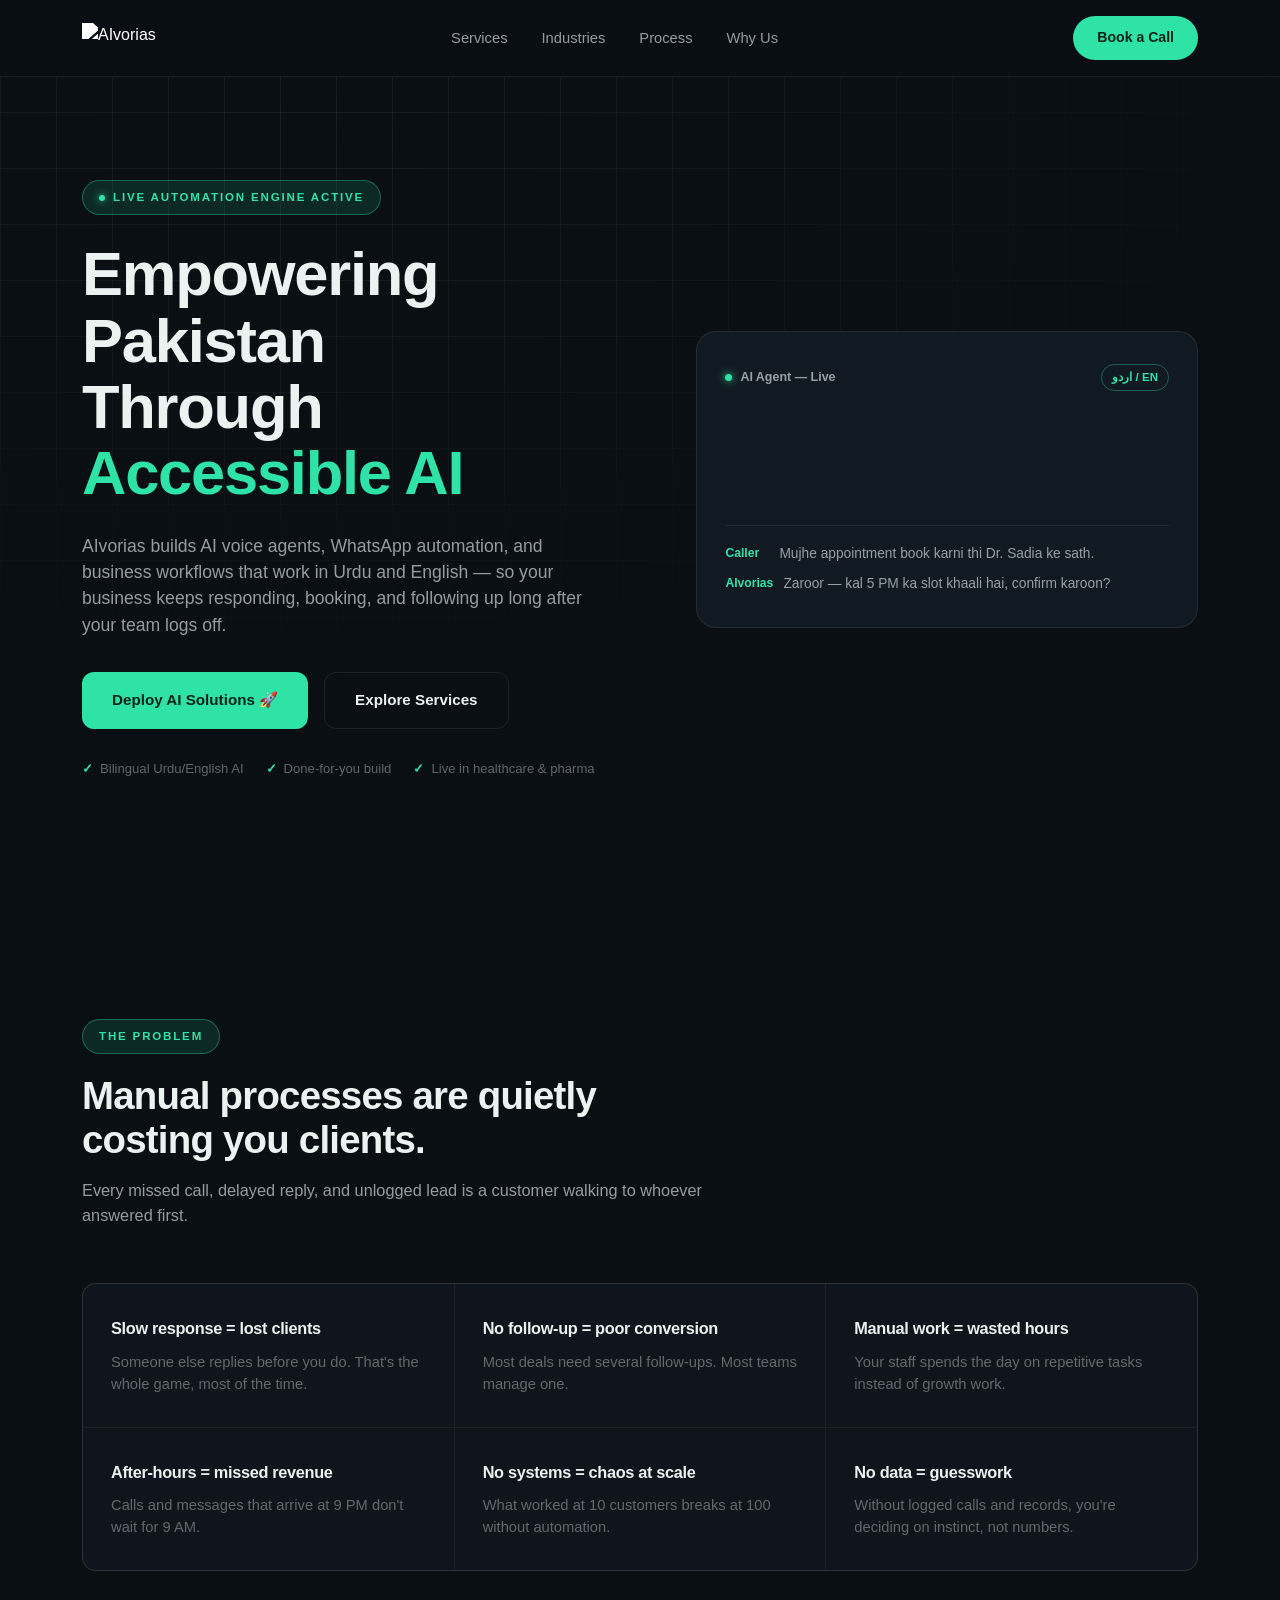
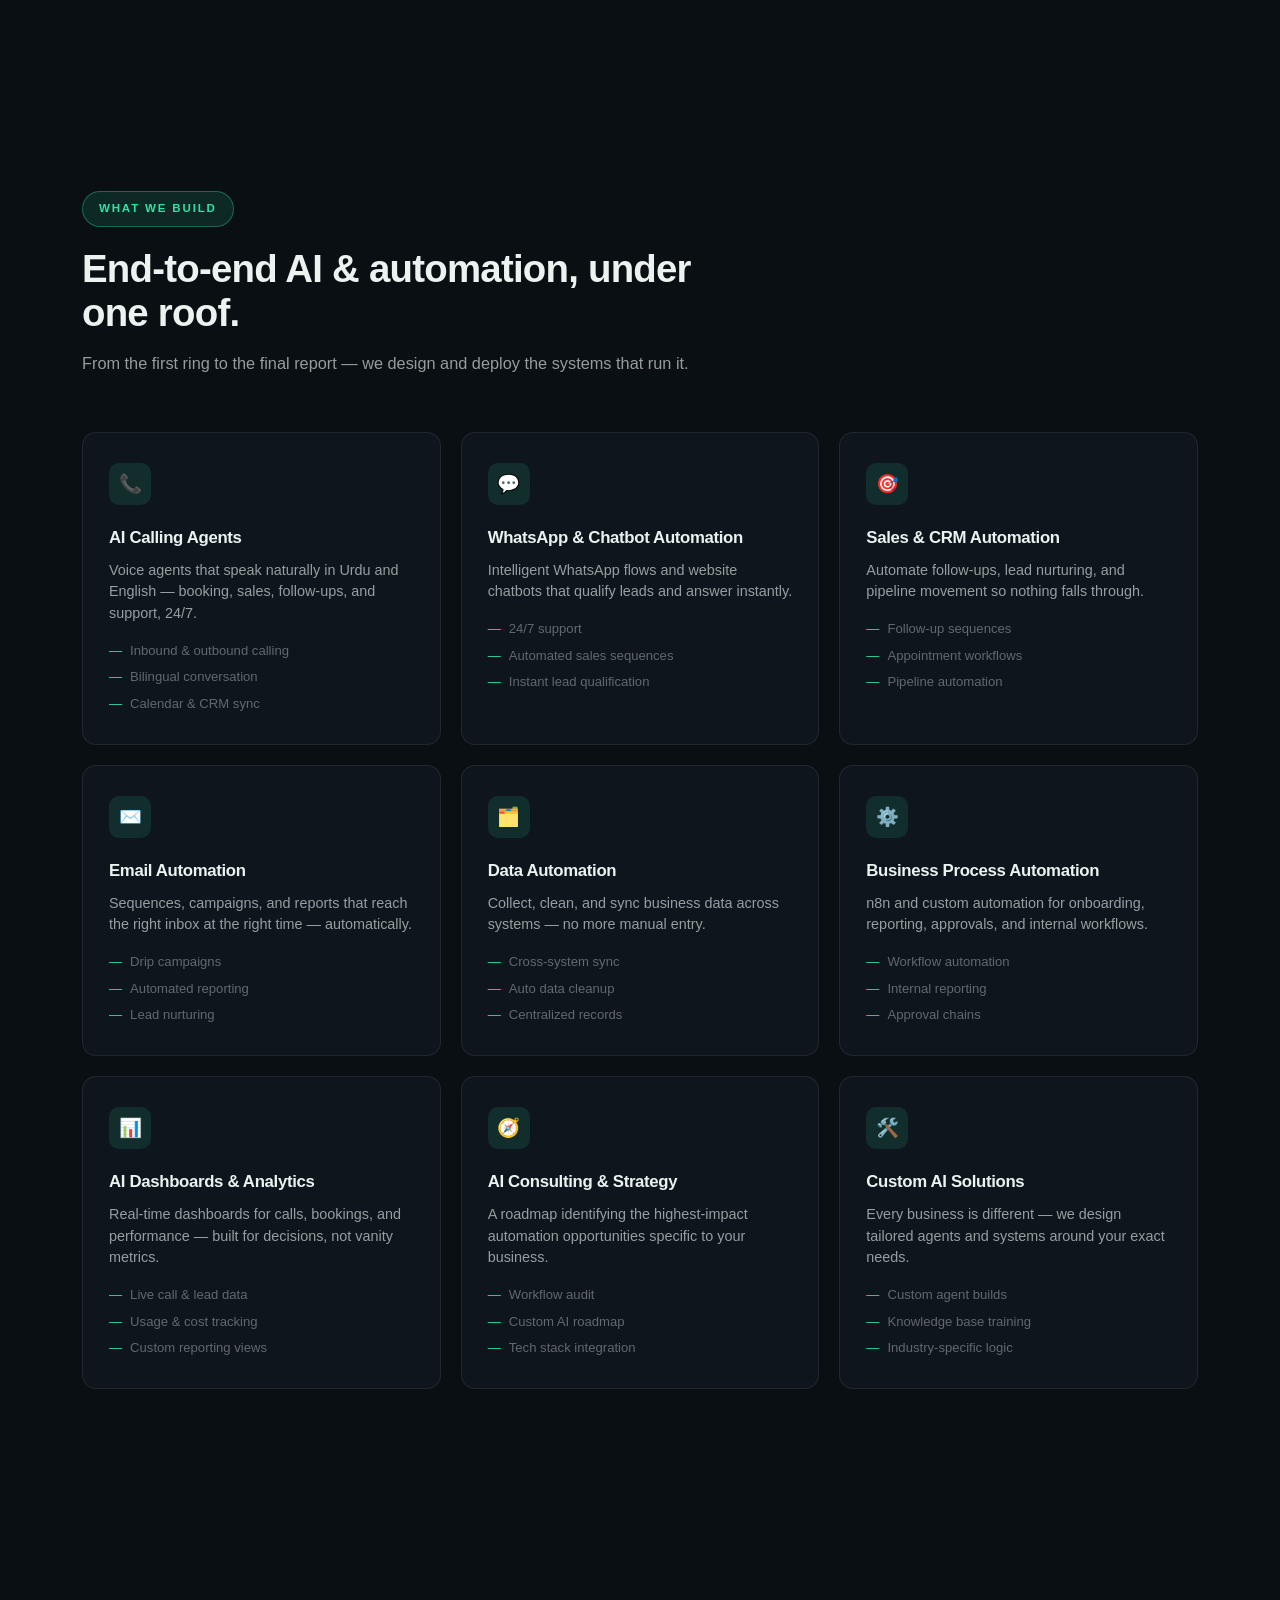
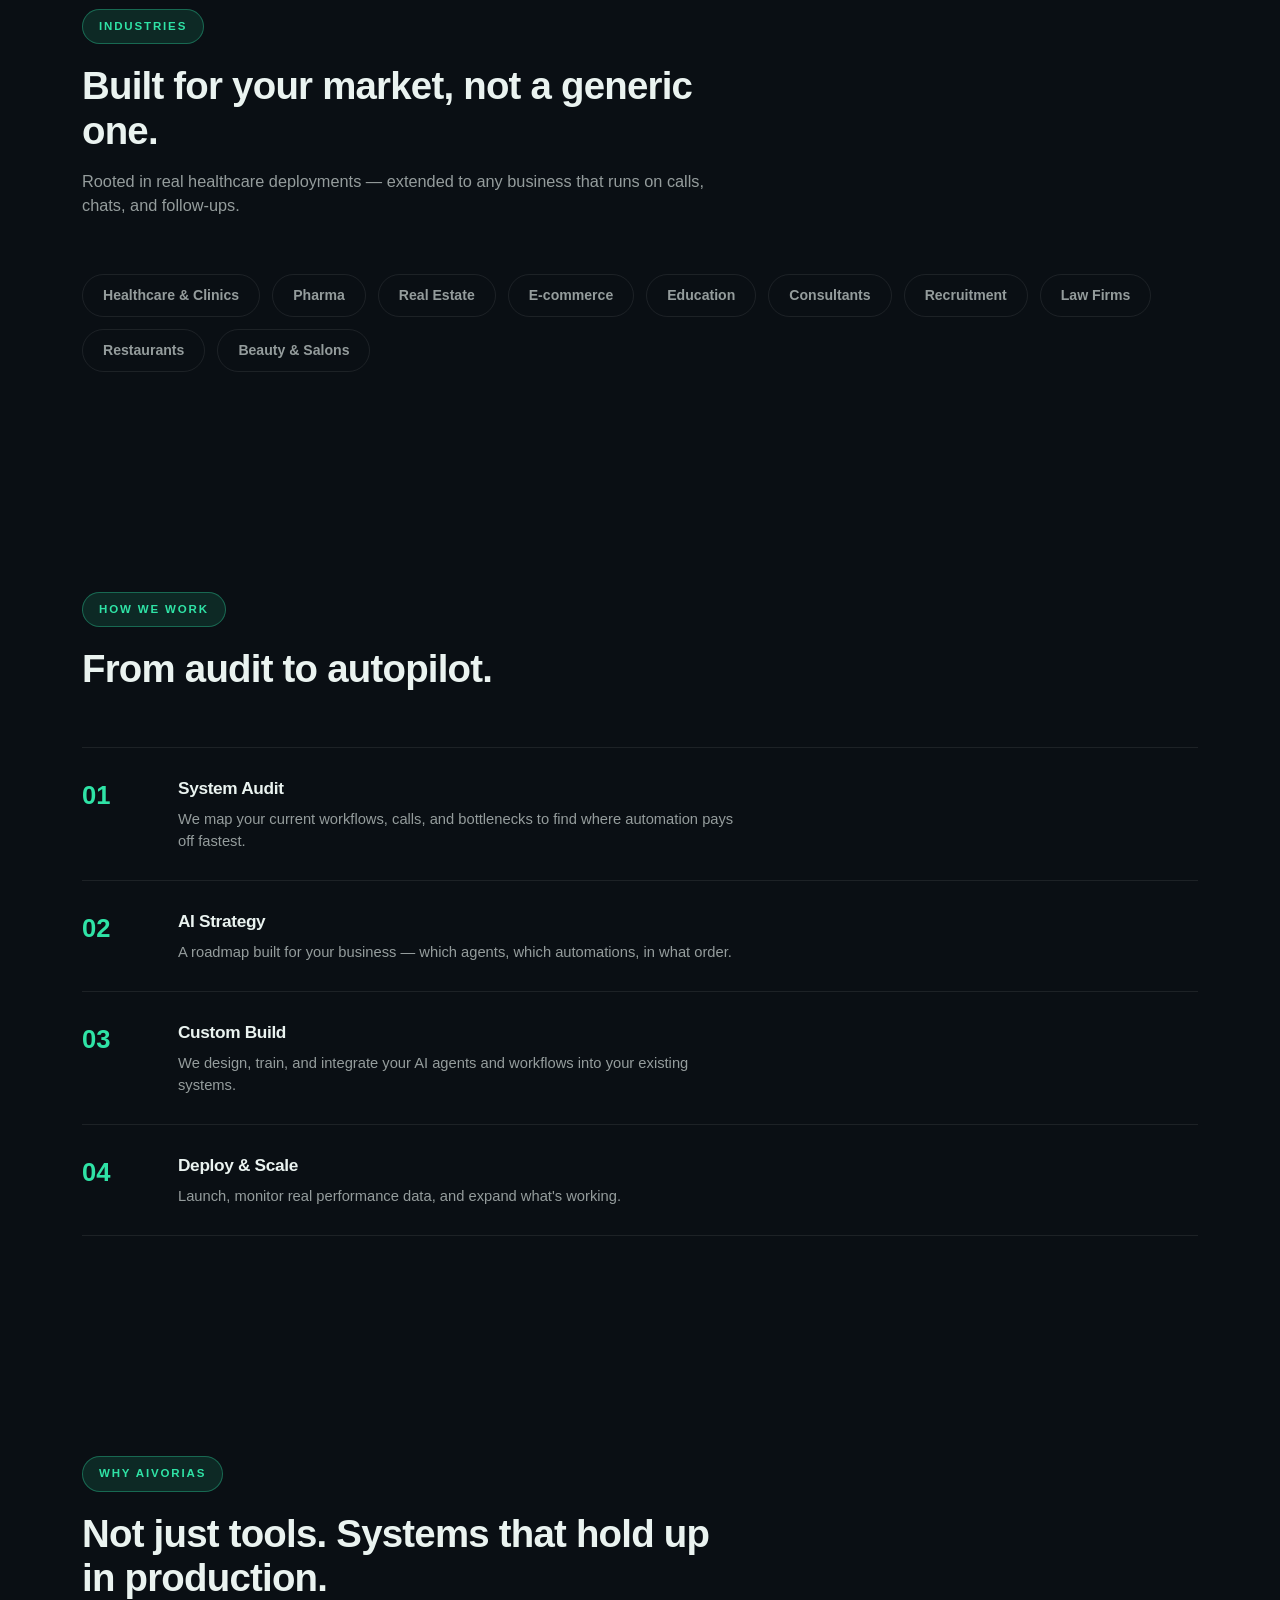
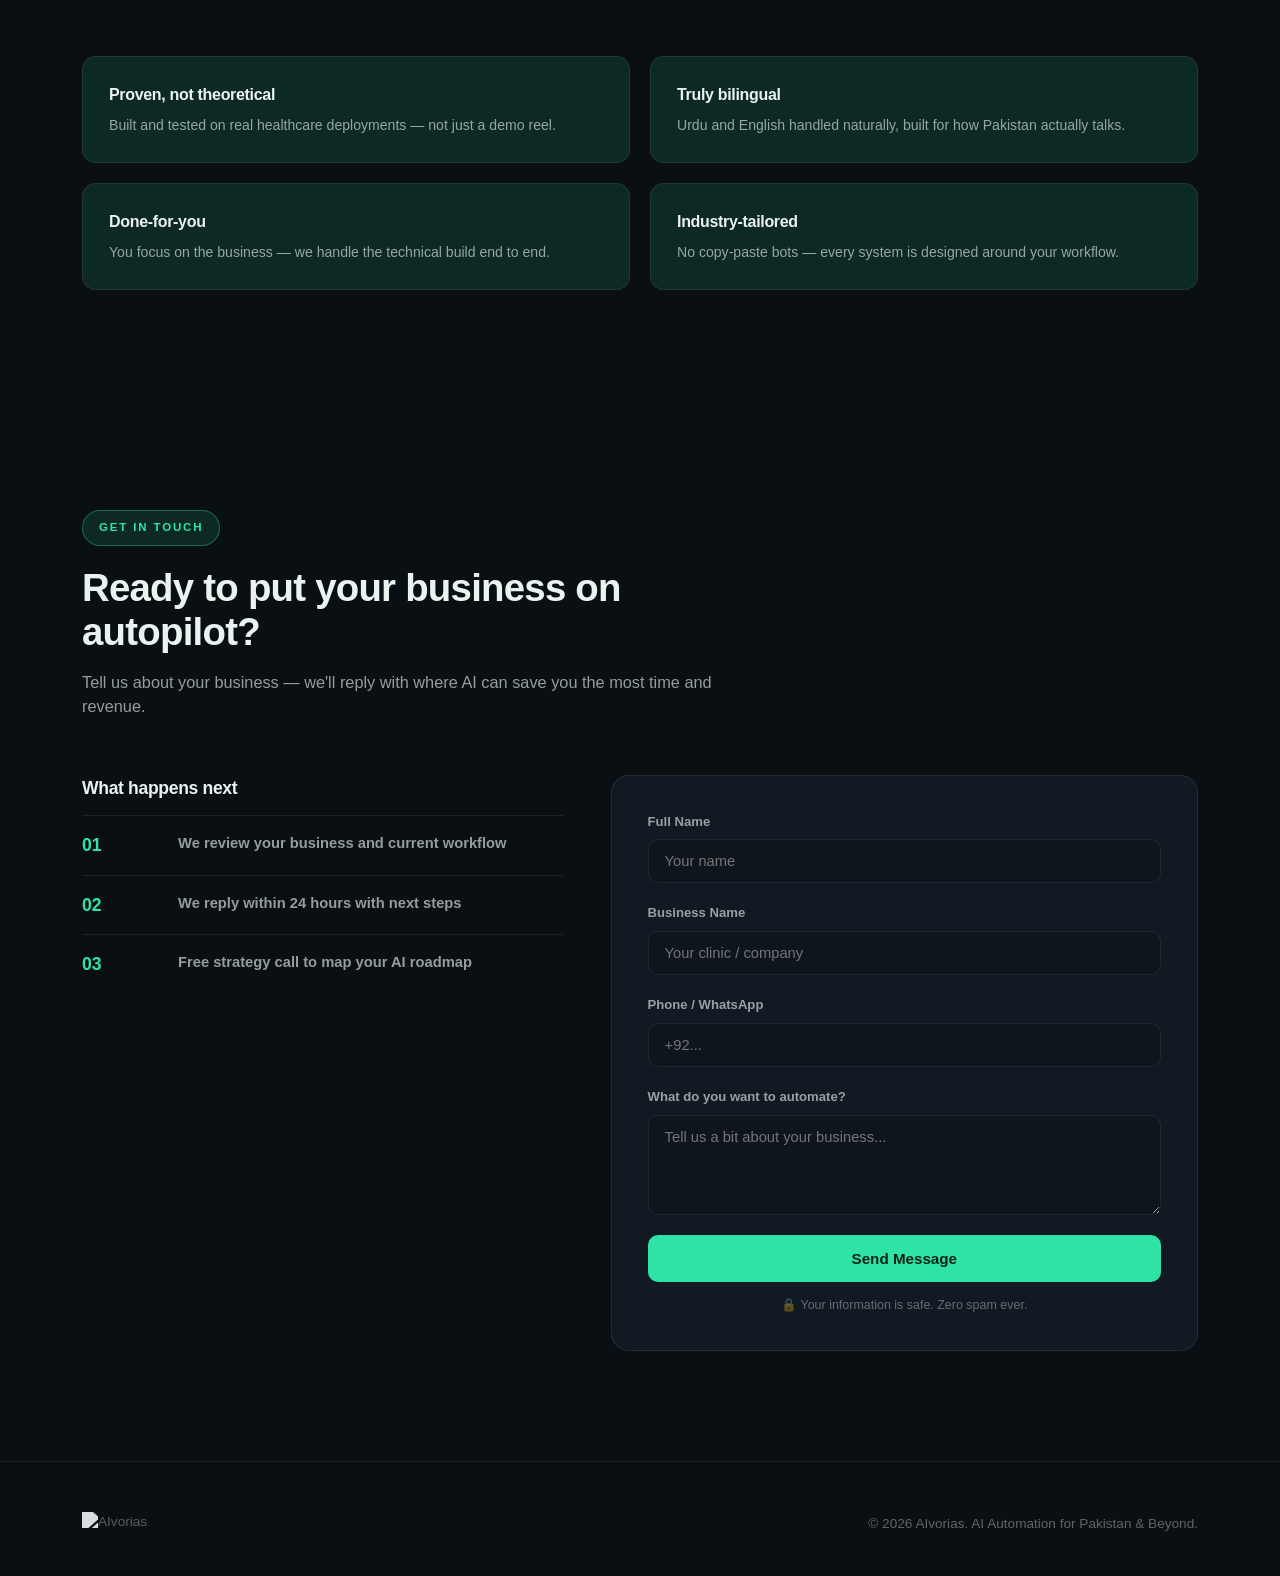
==== index.html @ 5bb9837a "Add landing page" ====
<!DOCTYPE html>
<html lang="en">
<head>
<meta charset="UTF-8">
<meta name="viewport" content="width=device-width, initial-scale=1.0">
<title>AIvorias — Empowering Pakistan Through Accessible AI</title>
<style>
  :root{
    --bg:#0A0F14;
    --bg-2:#0E151C;
    --panel:#111A22;
    --line:rgba(255,255,255,0.08);
    --paper:#EAF3F0;
    --paper-dim:rgba(234,243,240,0.62);
    --paper-faint:rgba(234,243,240,0.38);
    --mint:#2FE3A6;
    --mint-soft:rgba(47,227,166,0.12);
    --mint-line:rgba(47,227,166,0.35);
    --radius:14px;
  }

  *{margin:0;padding:0;box-sizing:border-box;}
  html{scroll-behavior:smooth;}
  body{
    background:var(--bg);
    color:var(--paper);
    font-family:'Manrope','Inter',-apple-system,BlinkMacSystemFont,sans-serif;
    line-height:1.5;
    overflow-x:hidden;
  }
  a{color:inherit;text-decoration:none;}
  h1,h2,h3{
    font-weight:800;
    letter-spacing:-0.02em;
    color:var(--paper);
  }

  /* LOADER */
  #loader{
    position:fixed;inset:0;z-index:999;
    background:var(--bg);
    display:flex;align-items:center;justify-content:center;
    flex-direction:column;gap:22px;
    transition:opacity .5s ease, visibility .5s ease;
  }
  #loader img{
    width:64px;height:64px;
    filter:invert(1) brightness(1.4) drop-shadow(0 0 14px rgba(47,227,166,0.6));
    animation:blink 1.8s ease-in-out infinite;
  }
  @keyframes blink{
    0%,100%{transform:scaleY(1);opacity:1;}
    50%{transform:scaleY(0.15);opacity:0.7;}
  }
  #loader .loader-text{font-size:0.78rem;letter-spacing:0.18em;text-transform:uppercase;color:var(--paper-faint);}
  #loader.hide{opacity:0;visibility:hidden;}

  .eyebrow{
    font-size:0.72rem;letter-spacing:0.16em;text-transform:uppercase;
    color:var(--mint);font-weight:700;
    display:inline-flex;align-items:center;gap:8px;
    background:var(--mint-soft);
    border:1px solid var(--mint-line);
    padding:8px 16px;border-radius:100px;
    margin-bottom:26px;
  }
  .eyebrow .dot{width:6px;height:6px;border-radius:50%;background:var(--mint);box-shadow:0 0 8px var(--mint);animation:pulse 1.6s infinite;}
  @keyframes pulse{0%,100%{opacity:1;}50%{opacity:0.3;}}

  .wrap{max-width:1180px;margin:0 auto;padding:0 32px;}

  /* NAV */
  nav{
    position:fixed;top:0;left:0;right:0;z-index:100;
    background:rgba(10,15,20,0.85);
    backdrop-filter:blur(10px);
    border-bottom:1px solid var(--line);
  }
  nav .wrap{display:flex;align-items:center;justify-content:space-between;height:76px;}
  .logo-img{height:30px;display:block;filter:brightness(0) invert(1);}
  .navlinks{display:flex;gap:34px;font-size:0.92rem;color:var(--paper-dim);}
  .navlinks a:hover{color:var(--paper);}
  .nav-cta{background:var(--mint);color:#06231A;padding:11px 24px;border-radius:100px;font-weight:700;font-size:0.88rem;}
  @media(max-width:860px){.navlinks{display:none;}}

  /* HERO */
  header.hero{position:relative;padding:180px 0 130px;overflow:hidden;}
  .hero-bg-grid{
    position:absolute;inset:0;
    background-image:linear-gradient(var(--line) 1px, transparent 1px),linear-gradient(90deg, var(--line) 1px, transparent 1px);
    background-size:56px 56px;
    mask-image:radial-gradient(ellipse 1000px 560px at 25% 15%, black, transparent);
    opacity:0.8;
  }
  .hero-inner{position:relative;display:grid;grid-template-columns:1.05fr 0.95fr;gap:60px;align-items:center;}
  @media(max-width:960px){.hero-inner{grid-template-columns:1fr;}}

  .hero h1{font-size:clamp(2.5rem,4.8vw,4rem);line-height:1.08;margin-bottom:26px;}
  .hero h1 .accent{color:var(--mint);}
  .hero p.lead{font-size:1.1rem;color:var(--paper-dim);max-width:520px;margin-bottom:34px;font-weight:500;}
  .hero-ctas{display:flex;gap:16px;flex-wrap:wrap;margin-bottom:30px;}
  .btn-primary{
    background:var(--mint);color:#06231A;padding:16px 30px;border-radius:12px;
    font-weight:800;font-size:0.95rem;display:inline-flex;align-items:center;gap:9px;
    transition:transform .2s ease, box-shadow .2s ease;
    box-shadow:0 0 0 rgba(47,227,166,0);
  }
  .btn-primary:hover{transform:translateY(-2px);box-shadow:0 8px 26px rgba(47,227,166,0.28);}
  .btn-ghost{
    border:1px solid var(--line);padding:16px 30px;border-radius:12px;
    font-weight:700;font-size:0.95rem;color:var(--paper);
  }
  .btn-ghost:hover{border-color:var(--mint-line);}
  .hero-tags{display:flex;gap:22px;flex-wrap:wrap;font-size:0.82rem;color:var(--paper-faint);}
  .hero-tags span{display:flex;align-items:center;gap:7px;}
  .hero-tags span::before{content:'✓';color:var(--mint);font-weight:700;}

  /* VOICE CARD */
  .voice-card{background:var(--panel);border:1px solid var(--line);border-radius:20px;padding:32px 28px;position:relative;}
  .voice-card-top{display:flex;justify-content:space-between;align-items:center;margin-bottom:24px;}
  .voice-status{display:flex;align-items:center;gap:8px;font-size:0.78rem;color:var(--paper-dim);font-weight:600;}
  .live-dot{width:7px;height:7px;border-radius:50%;background:var(--mint);box-shadow:0 0 8px var(--mint);animation:pulse 1.6s infinite;}
  .voice-lang{font-size:0.72rem;color:var(--mint);border:1px solid var(--mint-line);padding:4px 10px;border-radius:100px;font-weight:700;}
  .wave{display:flex;align-items:center;gap:4px;height:88px;margin-bottom:22px;}
  .wave span{flex:1;background:linear-gradient(180deg,var(--mint),#1B8F6C);border-radius:3px;animation:bar 1.2s ease-in-out infinite;}
  @keyframes bar{0%,100%{height:16%;}50%{height:var(--h,80%);}}
  .voice-transcript{font-size:0.86rem;color:var(--paper-dim);border-top:1px solid var(--line);padding-top:18px;display:flex;flex-direction:column;gap:10px;}
  .voice-transcript .msg{display:flex;gap:10px;}
  .voice-transcript .who{color:var(--mint);font-weight:800;min-width:44px;font-size:0.76rem;}

  section{padding:110px 0;position:relative;}
  .section-head{max-width:640px;margin-bottom:56px;}
  .section-head h2{font-size:clamp(1.9rem,3vw,2.5rem);line-height:1.15;}
  .section-head p{color:var(--paper-dim);margin-top:16px;font-size:1.02rem;font-weight:500;}

  /* PROBLEM */
  .problem-grid{display:grid;grid-template-columns:repeat(3,1fr);gap:1px;background:var(--line);border:1px solid var(--line);border-radius:var(--radius);overflow:hidden;}
  @media(max-width:860px){.problem-grid{grid-template-columns:1fr;}}
  .problem-item{background:var(--bg-2);padding:32px 28px;}
  .problem-item h3{font-size:1.02rem;font-weight:700;margin-bottom:10px;}
  .problem-item p{font-size:0.92rem;color:var(--paper-faint);font-weight:500;}

  /* SERVICES */
  .services-grid{display:grid;grid-template-columns:repeat(3,1fr);gap:20px;}
  @media(max-width:960px){.services-grid{grid-template-columns:repeat(2,1fr);}}
  @media(max-width:640px){.services-grid{grid-template-columns:1fr;}}
  .service-card{background:var(--bg-2);border:1px solid var(--line);border-radius:var(--radius);padding:30px 26px;transition:border-color .2s ease, transform .2s ease;}
  .service-card:hover{border-color:var(--mint-line);transform:translateY(-4px);}
  .service-icon{width:42px;height:42px;border-radius:10px;background:var(--mint-soft);display:flex;align-items:center;justify-content:center;margin-bottom:20px;font-size:1.15rem;}
  .service-card h3{font-size:1.05rem;font-weight:700;margin-bottom:10px;}
  .service-card p{font-size:0.9rem;color:var(--paper-dim);margin-bottom:16px;font-weight:500;}
  .service-card ul{list-style:none;display:flex;flex-direction:column;gap:7px;}
  .service-card li{font-size:0.82rem;color:var(--paper-faint);display:flex;gap:8px;align-items:flex-start;}
  .service-card li::before{content:'—';color:var(--mint);flex-shrink:0;}

  /* INDUSTRIES */
  .industries-band{display:flex;flex-wrap:wrap;gap:12px;}
  .industry-pill{border:1px solid var(--line);padding:10px 20px;border-radius:100px;font-size:0.88rem;color:var(--paper-dim);font-weight:600;}

  /* PROCESS */
  .process-list{display:flex;flex-direction:column;}
  .process-row{display:grid;grid-template-columns:70px 1fr;gap:26px;padding:28px 0;border-top:1px solid var(--line);}
  .process-row:last-child{border-bottom:1px solid var(--line);}
  .process-num{font-size:1.6rem;font-weight:800;color:var(--mint);}
  .process-row h3{font-size:1.08rem;font-weight:700;margin-bottom:6px;}
  .process-row p{color:var(--paper-dim);font-size:0.92rem;max-width:560px;font-weight:500;}

  /* WHY US */
  .why-grid{display:grid;grid-template-columns:repeat(2,1fr);gap:20px;}
  @media(max-width:760px){.why-grid{grid-template-columns:1fr;}}
  .why-item{background:var(--mint-soft);border:1px solid var(--line);border-radius:var(--radius);padding:26px;}
  .why-item h3{font-size:1rem;font-weight:700;margin-bottom:8px;}
  .why-item p{font-size:0.88rem;color:var(--paper-dim);font-weight:500;}

  /* CONTACT FORM */
  .contact-grid{display:grid;grid-template-columns:0.9fr 1.1fr;gap:48px;align-items:start;}
  @media(max-width:900px){.contact-grid{grid-template-columns:1fr;}}
  .contact-form{background:var(--panel);border:1px solid var(--line);border-radius:18px;padding:36px;}
  .form-row{display:flex;flex-direction:column;gap:8px;margin-bottom:20px;}
  .form-row label{font-size:0.82rem;color:var(--paper-dim);font-weight:700;}
  .form-row input, .form-row textarea{
    background:var(--bg-2);border:1px solid var(--line);border-radius:10px;
    padding:13px 16px;color:var(--paper);font-family:inherit;font-size:0.92rem;
    outline:none;transition:border-color .2s ease;
  }
  .form-row input:focus, .form-row textarea:focus{border-color:var(--mint-line);}
  .form-row textarea{resize:vertical;min-height:100px;}
  .form-submit{
    width:100%;background:var(--mint);color:#06231A;border:none;padding:15px;
    border-radius:10px;font-weight:800;font-size:0.95rem;cursor:pointer;
    transition:transform .2s ease;
  }
  .form-submit:hover{transform:translateY(-2px);}
  .form-note{font-size:0.78rem;color:var(--paper-faint);margin-top:14px;text-align:center;}
  .form-success{
    display:none;text-align:center;padding:40px 20px;
  }
  .form-success .check{font-size:2.4rem;margin-bottom:14px;}
  .form-success h3{font-size:1.15rem;margin-bottom:8px;}
  .form-success p{color:var(--paper-dim);font-size:0.9rem;}

  footer{border-top:1px solid var(--line);padding:50px 0 40px;color:var(--paper-faint);font-size:0.85rem;}
  footer .wrap{display:flex;justify-content:space-between;align-items:center;flex-wrap:wrap;gap:16px;}
  footer .logo-img{height:24px;opacity:0.85;}

  .reveal{opacity:0;transform:translateY(18px);transition:opacity .6s ease, transform .6s ease;}
  .reveal.in{opacity:1;transform:none;}

  @media(prefers-reduced-motion:reduce){
    .wave span, .live-dot, .eyebrow .dot, #loader img{animation:none;}
    .reveal{transition:none;opacity:1;transform:none;}
  }
</style>
</head>
<body>

<div id="loader">
  <img src="[data-uri]" alt="AIvorias">
  <div class="loader-text">AIvorias · Loading</div>
</div>

<nav>
  <div class="wrap">
    <img class="logo-img" src="[data-uri]" alt="AIvorias">
    <div class="navlinks">
      <a href="#services">Services</a>
      <a href="#industries">Industries</a>
      <a href="#process">Process</a>
      <a href="#why">Why Us</a>
    </div>
    <a href="#contact" class="nav-cta">Book a Call</a>
  </div>
</nav>

<header class="hero">
  <div class="hero-bg-grid"></div>
  <div class="wrap hero-inner">
    <div>
      <div class="eyebrow"><span class="dot"></span>LIVE AUTOMATION ENGINE ACTIVE</div>
      <h1>Empowering Pakistan<br>Through <span class="accent">Accessible AI</span></h1>
      <p class="lead">AIvorias builds AI voice agents, WhatsApp automation, and business workflows that work in Urdu and English — so your business keeps responding, booking, and following up long after your team logs off.</p>
      <div class="hero-ctas">
        <a href="#contact" class="btn-primary">Deploy AI Solutions 🚀</a>
        <a href="#services" class="btn-ghost">Explore Services</a>
      </div>
      <div class="hero-tags">
        <span>Bilingual Urdu/English AI</span>
        <span>Done-for-you build</span>
        <span>Live in healthcare & pharma</span>
      </div>
    </div>

    <div class="voice-card">
      <div class="voice-card-top">
        <div class="voice-status"><span class="live-dot"></span>AI Agent — Live</div>
        <div class="voice-lang">اردو / EN</div>
      </div>
      <div class="wave" id="wave"></div>
      <div class="voice-transcript">
        <div class="msg"><span class="who">Caller</span><span>Mujhe appointment book karni thi Dr. Sadia ke sath.</span></div>
        <div class="msg"><span class="who">AIvorias</span><span>Zaroor — kal 5 PM ka slot khaali hai, confirm karoon?</span></div>
      </div>
    </div>
  </div>
</header>

<section id="problem">
  <div class="wrap">
    <div class="section-head reveal">
      <div class="eyebrow" style="margin-bottom:0;">The Problem</div>
      <h2 style="margin-top:20px;">Manual processes are quietly costing you clients.</h2>
      <p>Every missed call, delayed reply, and unlogged lead is a customer walking to whoever answered first.</p>
    </div>
    <div class="problem-grid reveal">
      <div class="problem-item"><h3>Slow response = lost clients</h3><p>Someone else replies before you do. That's the whole game, most of the time.</p></div>
      <div class="problem-item"><h3>No follow-up = poor conversion</h3><p>Most deals need several follow-ups. Most teams manage one.</p></div>
      <div class="problem-item"><h3>Manual work = wasted hours</h3><p>Your staff spends the day on repetitive tasks instead of growth work.</p></div>
      <div class="problem-item"><h3>After-hours = missed revenue</h3><p>Calls and messages that arrive at 9 PM don't wait for 9 AM.</p></div>
      <div class="problem-item"><h3>No systems = chaos at scale</h3><p>What worked at 10 customers breaks at 100 without automation.</p></div>
      <div class="problem-item"><h3>No data = guesswork</h3><p>Without logged calls and records, you're deciding on instinct, not numbers.</p></div>
    </div>
  </div>
</section>

<section id="services">
  <div class="wrap">
    <div class="section-head reveal">
      <div class="eyebrow" style="margin-bottom:0;">What We Build</div>
      <h2 style="margin-top:20px;">End-to-end AI & automation, under one roof.</h2>
      <p>From the first ring to the final report — we design and deploy the systems that run it.</p>
    </div>
    <div class="services-grid reveal">
      <div class="service-card"><div class="service-icon">📞</div><h3>AI Calling Agents</h3><p>Voice agents that speak naturally in Urdu and English — booking, sales, follow-ups, and support, 24/7.</p><ul><li>Inbound & outbound calling</li><li>Bilingual conversation</li><li>Calendar & CRM sync</li></ul></div>
      <div class="service-card"><div class="service-icon">💬</div><h3>WhatsApp & Chatbot Automation</h3><p>Intelligent WhatsApp flows and website chatbots that qualify leads and answer instantly.</p><ul><li>24/7 support</li><li>Automated sales sequences</li><li>Instant lead qualification</li></ul></div>
      <div class="service-card"><div class="service-icon">🎯</div><h3>Sales & CRM Automation</h3><p>Automate follow-ups, lead nurturing, and pipeline movement so nothing falls through.</p><ul><li>Follow-up sequences</li><li>Appointment workflows</li><li>Pipeline automation</li></ul></div>
      <div class="service-card"><div class="service-icon">✉️</div><h3>Email Automation</h3><p>Sequences, campaigns, and reports that reach the right inbox at the right time — automatically.</p><ul><li>Drip campaigns</li><li>Automated reporting</li><li>Lead nurturing</li></ul></div>
      <div class="service-card"><div class="service-icon">🗂️</div><h3>Data Automation</h3><p>Collect, clean, and sync business data across systems — no more manual entry.</p><ul><li>Cross-system sync</li><li>Auto data cleanup</li><li>Centralized records</li></ul></div>
      <div class="service-card"><div class="service-icon">⚙️</div><h3>Business Process Automation</h3><p>n8n and custom automation for onboarding, reporting, approvals, and internal workflows.</p><ul><li>Workflow automation</li><li>Internal reporting</li><li>Approval chains</li></ul></div>
      <div class="service-card"><div class="service-icon">📊</div><h3>AI Dashboards & Analytics</h3><p>Real-time dashboards for calls, bookings, and performance — built for decisions, not vanity metrics.</p><ul><li>Live call & lead data</li><li>Usage & cost tracking</li><li>Custom reporting views</li></ul></div>
      <div class="service-card"><div class="service-icon">🧭</div><h3>AI Consulting & Strategy</h3><p>A roadmap identifying the highest-impact automation opportunities specific to your business.</p><ul><li>Workflow audit</li><li>Custom AI roadmap</li><li>Tech stack integration</li></ul></div>
      <div class="service-card"><div class="service-icon">🛠️</div><h3>Custom AI Solutions</h3><p>Every business is different — we design tailored agents and systems around your exact needs.</p><ul><li>Custom agent builds</li><li>Knowledge base training</li><li>Industry-specific logic</li></ul></div>
    </div>
  </div>
</section>

<section id="industries">
  <div class="wrap">
    <div class="section-head reveal">
      <div class="eyebrow" style="margin-bottom:0;">Industries</div>
      <h2 style="margin-top:20px;">Built for your market, not a generic one.</h2>
      <p>Rooted in real healthcare deployments — extended to any business that runs on calls, chats, and follow-ups.</p>
    </div>
    <div class="industries-band reveal">
      <span class="industry-pill">Healthcare & Clinics</span>
      <span class="industry-pill">Pharma</span>
      <span class="industry-pill">Real Estate</span>
      <span class="industry-pill">E-commerce</span>
      <span class="industry-pill">Education</span>
      <span class="industry-pill">Consultants</span>
      <span class="industry-pill">Recruitment</span>
      <span class="industry-pill">Law Firms</span>
      <span class="industry-pill">Restaurants</span>
      <span class="industry-pill">Beauty & Salons</span>
    </div>
  </div>
</section>

<section id="process">
  <div class="wrap">
    <div class="section-head reveal">
      <div class="eyebrow" style="margin-bottom:0;">How We Work</div>
      <h2 style="margin-top:20px;">From audit to autopilot.</h2>
    </div>
    <div class="process-list reveal">
      <div class="process-row"><div class="process-num">01</div><div><h3>System Audit</h3><p>We map your current workflows, calls, and bottlenecks to find where automation pays off fastest.</p></div></div>
      <div class="process-row"><div class="process-num">02</div><div><h3>AI Strategy</h3><p>A roadmap built for your business — which agents, which automations, in what order.</p></div></div>
      <div class="process-row"><div class="process-num">03</div><div><h3>Custom Build</h3><p>We design, train, and integrate your AI agents and workflows into your existing systems.</p></div></div>
      <div class="process-row"><div class="process-num">04</div><div><h3>Deploy & Scale</h3><p>Launch, monitor real performance data, and expand what's working.</p></div></div>
    </div>
  </div>
</section>

<section id="why">
  <div class="wrap">
    <div class="section-head reveal">
      <div class="eyebrow" style="margin-bottom:0;">Why AIvorias</div>
      <h2 style="margin-top:20px;">Not just tools. Systems that hold up in production.</h2>
    </div>
    <div class="why-grid reveal">
      <div class="why-item"><h3>Proven, not theoretical</h3><p>Built and tested on real healthcare deployments — not just a demo reel.</p></div>
      <div class="why-item"><h3>Truly bilingual</h3><p>Urdu and English handled naturally, built for how Pakistan actually talks.</p></div>
      <div class="why-item"><h3>Done-for-you</h3><p>You focus on the business — we handle the technical build end to end.</p></div>
      <div class="why-item"><h3>Industry-tailored</h3><p>No copy-paste bots — every system is designed around your workflow.</p></div>
    </div>
  </div>
</section>

<section id="contact">
  <div class="wrap">
    <div class="section-head reveal">
      <div class="eyebrow" style="margin-bottom:0;">Get In Touch</div>
      <h2 style="margin-top:20px;">Ready to put your business on autopilot?</h2>
      <p>Tell us about your business — we'll reply with where AI can save you the most time and revenue.</p>
    </div>
    <div class="contact-grid reveal">
      <div>
        <h3 style="font-size:1.1rem;margin-bottom:14px;">What happens next</h3>
        <div class="process-list" style="border:none;">
          <div class="process-row" style="padding:16px 0;"><div class="process-num" style="font-size:1.1rem;">01</div><div><p style="font-weight:600;color:var(--paper-dim);">We review your business and current workflow</p></div></div>
          <div class="process-row" style="padding:16px 0;"><div class="process-num" style="font-size:1.1rem;">02</div><div><p style="font-weight:600;color:var(--paper-dim);">We reply within 24 hours with next steps</p></div></div>
          <div class="process-row" style="padding:16px 0;border-bottom:none;"><div class="process-num" style="font-size:1.1rem;">03</div><div><p style="font-weight:600;color:var(--paper-dim);">Free strategy call to map your AI roadmap</p></div></div>
        </div>
      </div>
      <div class="contact-form">
        <form id="leadForm">
          <div class="form-row"><label for="name">Full Name</label><input id="name" type="text" required placeholder="Your name"></div>
          <div class="form-row"><label for="business">Business Name</label><input id="business" type="text" required placeholder="Your clinic / company"></div>
          <div class="form-row"><label for="phone">Phone / WhatsApp</label><input id="phone" type="tel" required placeholder="+92..."></div>
          <div class="form-row"><label for="message">What do you want to automate?</label><textarea id="message" placeholder="Tell us a bit about your business..."></textarea></div>
          <button type="submit" class="form-submit">Send Message</button>
          <p class="form-note">🔒 Your information is safe. Zero spam ever.</p>
        </form>
        <div class="form-success" id="formSuccess">
          <div class="check">✅</div>
          <h3>Message received</h3>
          <p>We'll get back to you within 24 hours with a custom AI plan.</p>
        </div>
      </div>
    </div>
  </div>
</section>

<footer>
  <div class="wrap">
    <img class="logo-img" src="[data-uri]" alt="AIvorias">
    <div>© 2026 AIvorias. AI Automation for Pakistan & Beyond.</div>
  </div>
</footer>

<script>
  // waveform bars
  const wave = document.getElementById('wave');
  const heights = [40,70,90,55,80,35,65,95,50,75,45,85,60,30,70];
  heights.forEach((h,i)=>{
    const bar = document.createElement('span');
    bar.style.setProperty('--h', h+'%');
    bar.style.animationDelay = (i*0.08)+'s';
    wave.appendChild(bar);
  });

  // reveal on scroll
  const observer = new IntersectionObserver((entries)=>{
    entries.forEach(e=>{ if(e.isIntersecting) e.target.classList.add('in'); });
  },{threshold:0.15});
  document.querySelectorAll('.reveal').forEach(el=>observer.observe(el));

  // loader
  window.addEventListener('load', ()=>{
    setTimeout(()=>{
      document.getElementById('loader').classList.add('hide');
    }, 900);
  });

  // contact form — opens the visitor's email client with lead details pre-filled
  document.getElementById('leadForm').addEventListener('submit', function(e){
    e.preventDefault();
    const name = document.getElementById('name').value;
    const business = document.getElementById('business').value;
    const phone = document.getElementById('phone').value;
    const message = document.getElementById('message').value;

    const subject = encodeURIComponent(`New AIvorias Lead — ${business}`);
    const body = encodeURIComponent(
      `Name: ${name}\nBusiness: ${business}\nPhone/WhatsApp: ${phone}\n\nWhat they want to automate:\n${message}`
    );
    window.location.href = `mailto:mudassir@aivorias.com?subject=${subject}&body=${body}`;

    this.style.display = 'none';
    document.getElementById('formSuccess').style.display = 'block';
  });
</script>

</body>
</html>
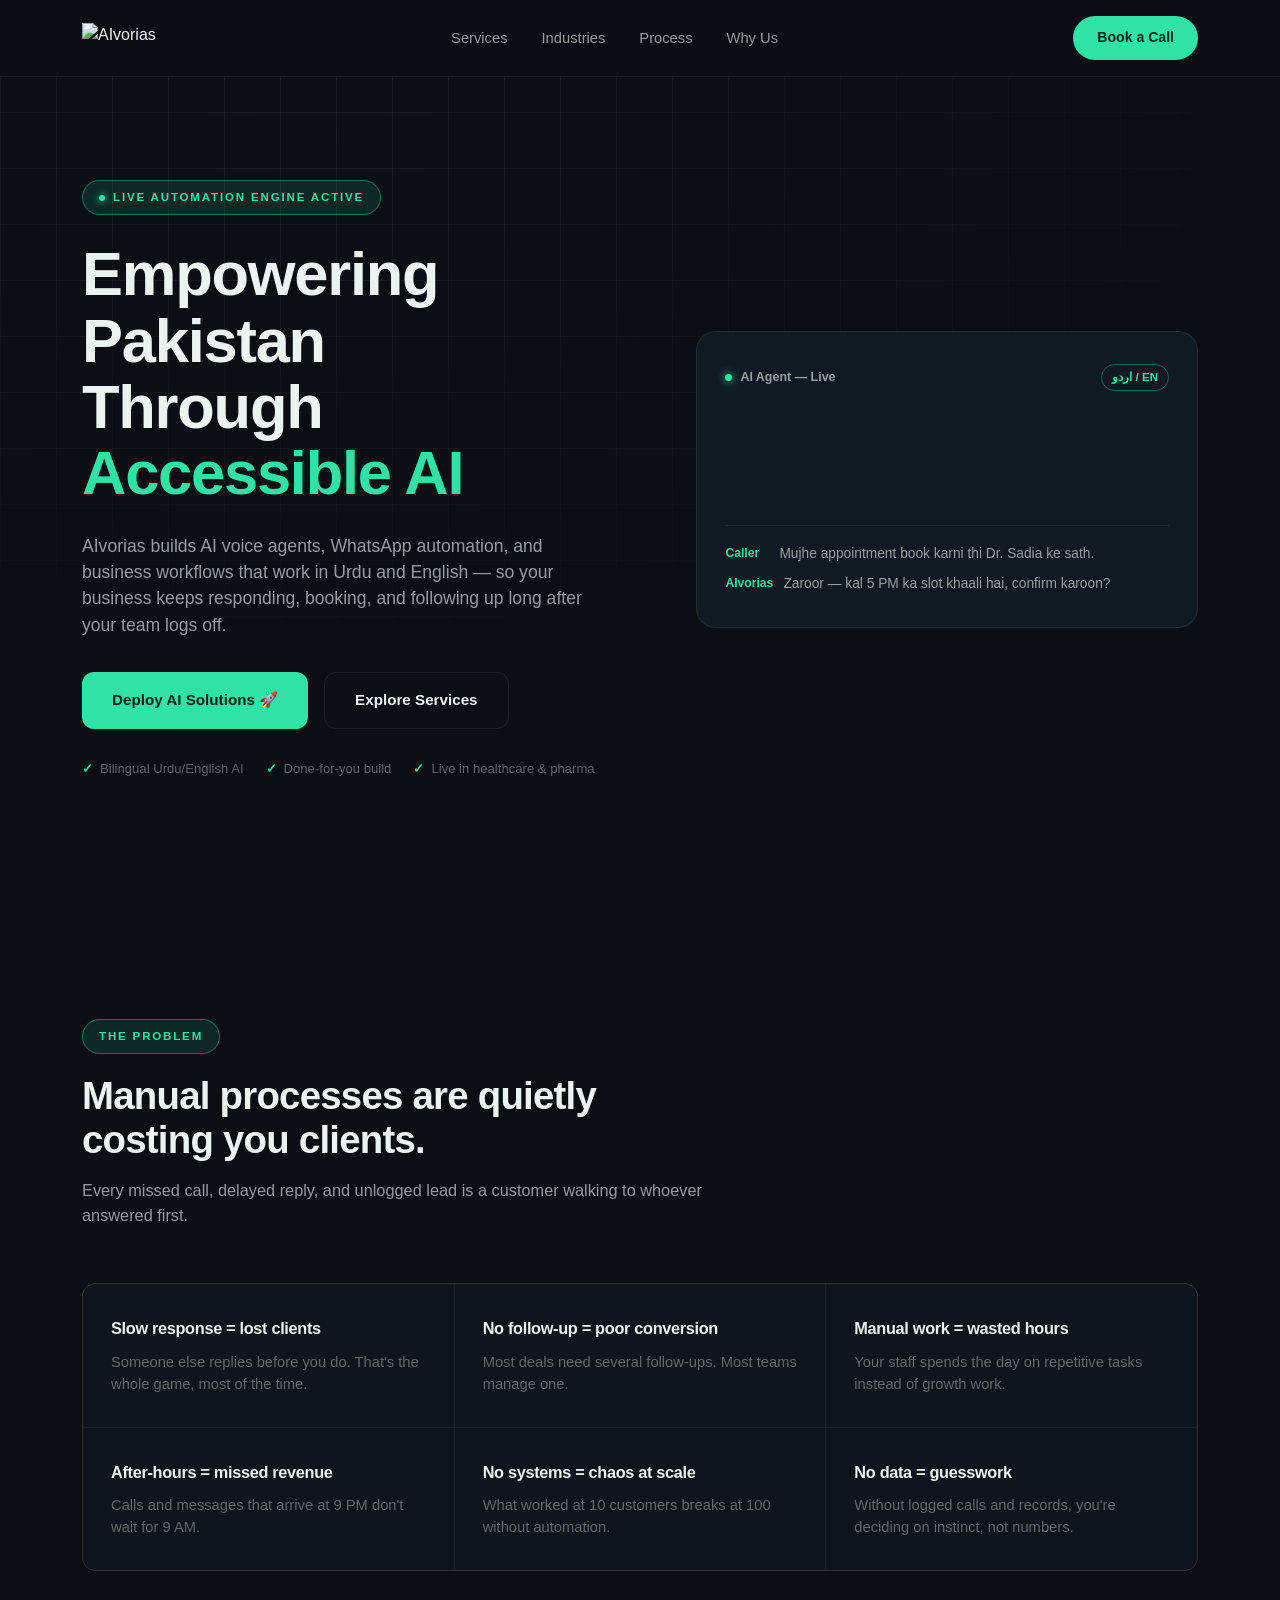
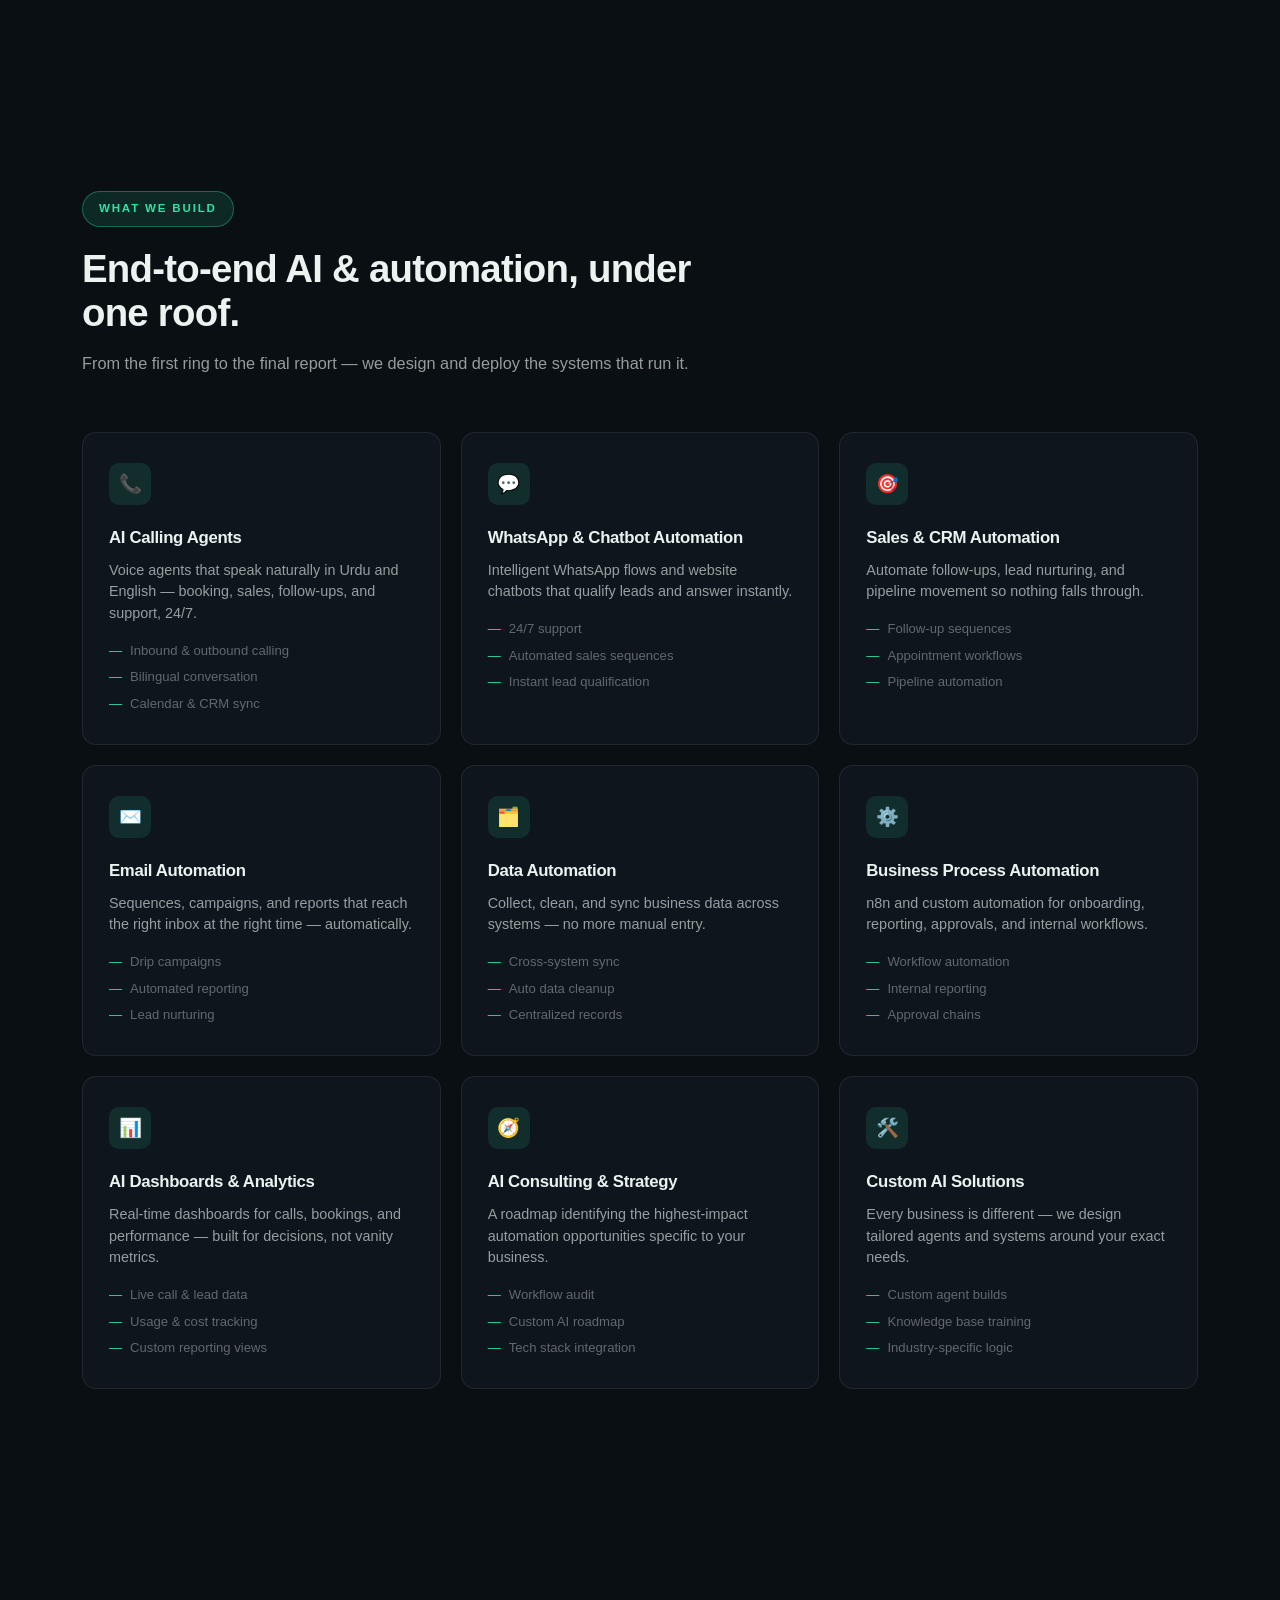
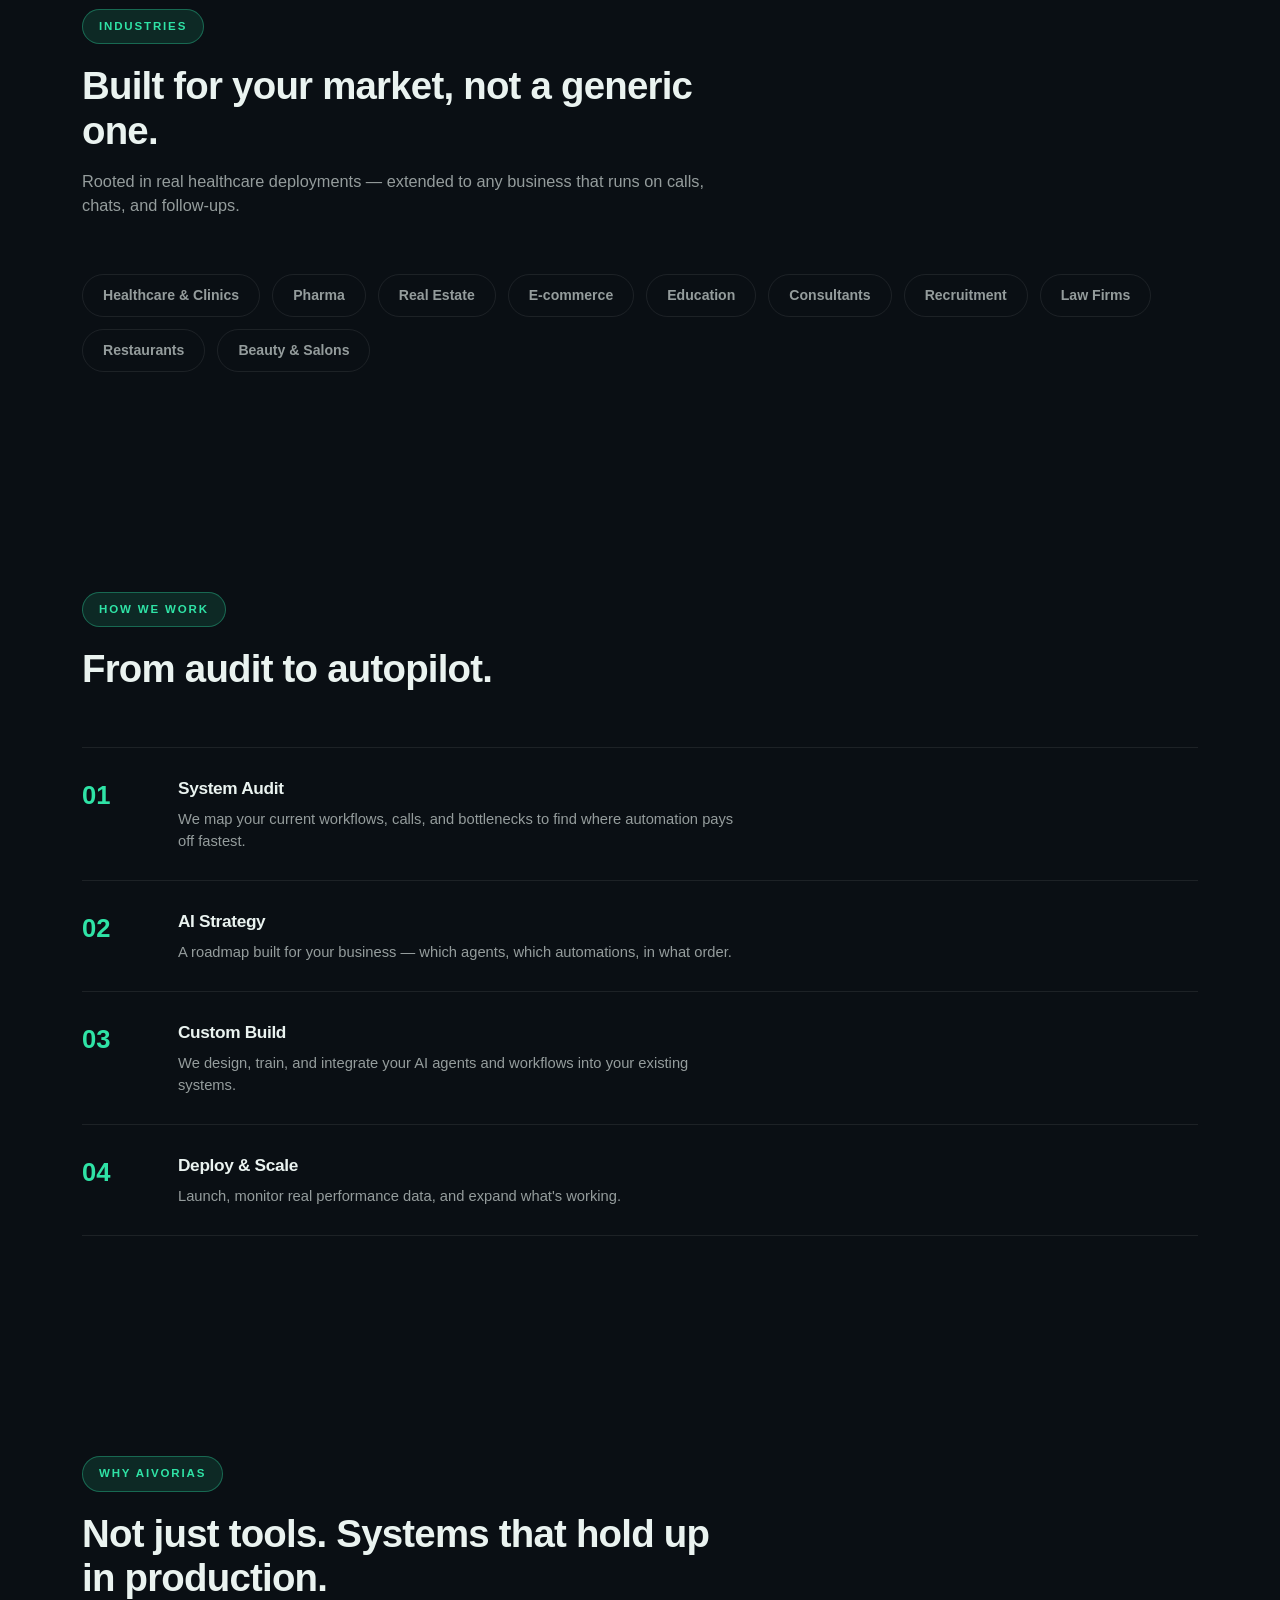
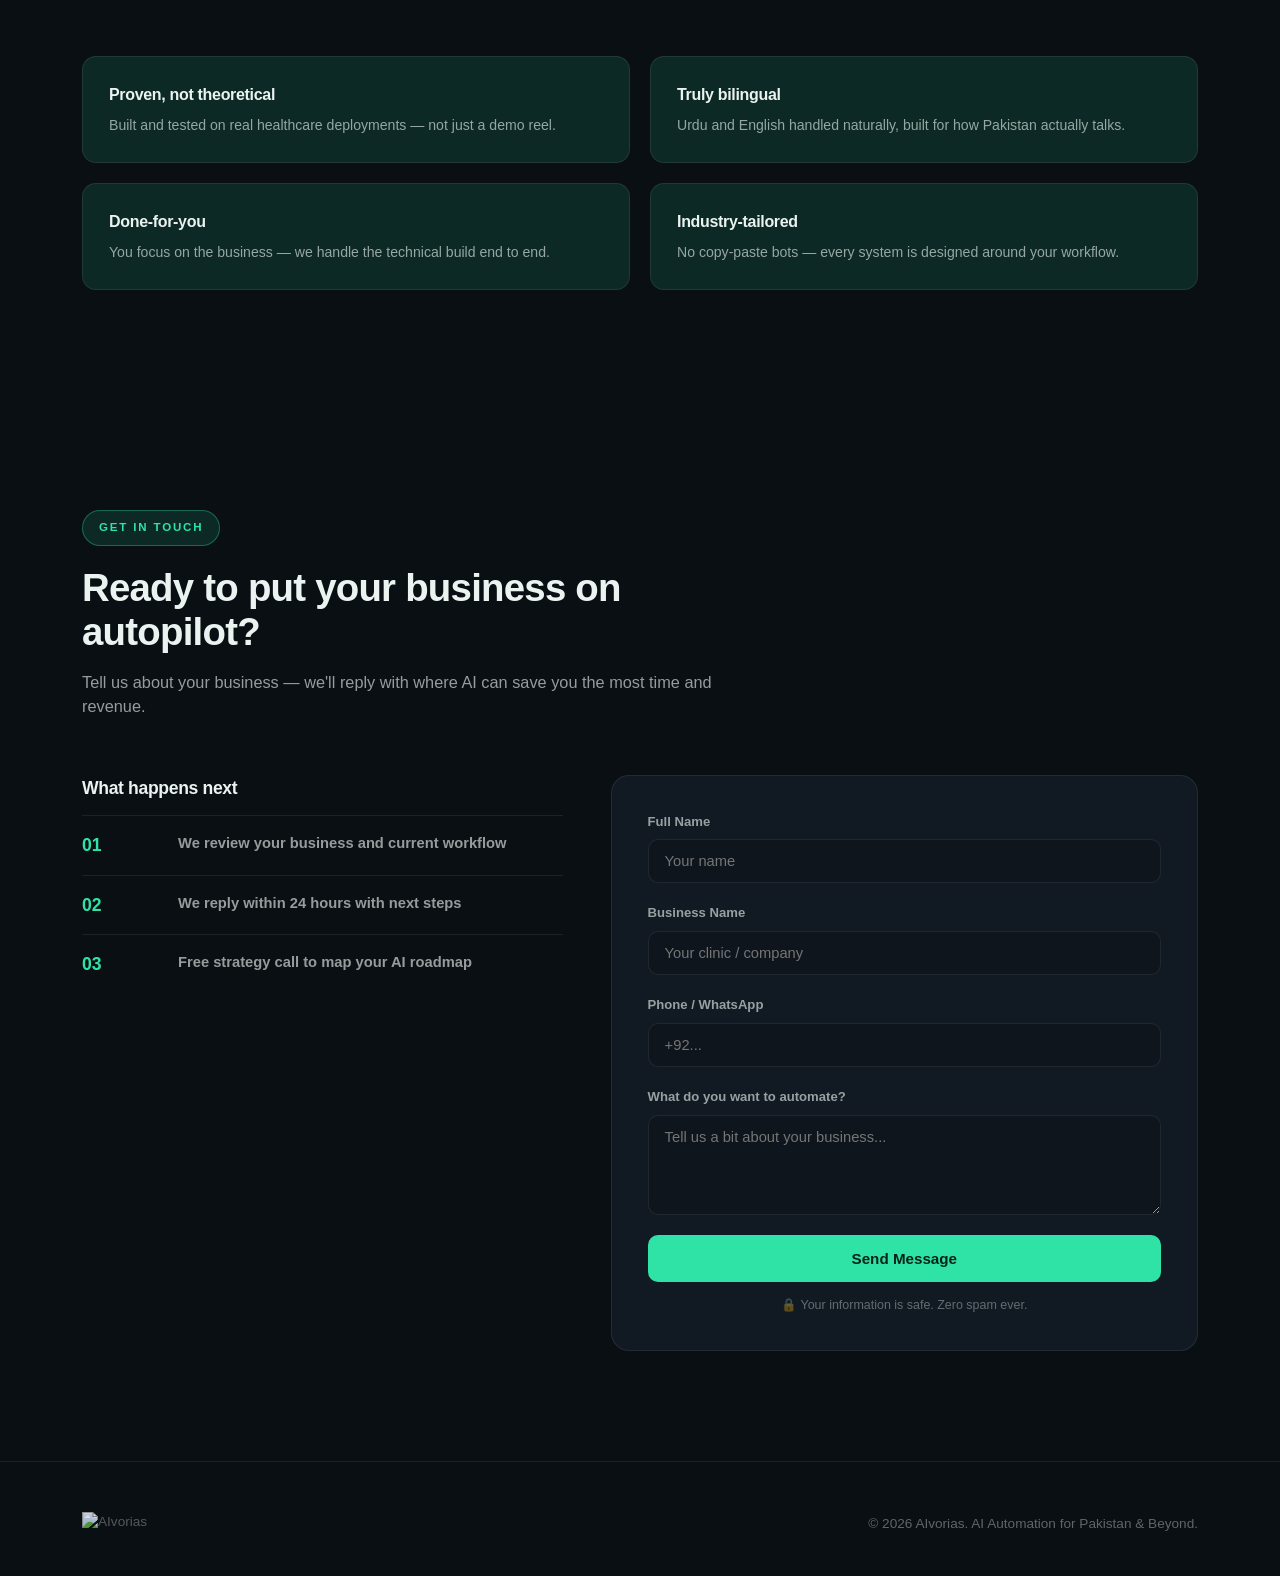
==== commit 7ff894ae: "Fix logo image placeholders and remove invert filter from text logo" ====
--- a/index.html
+++ b/index.html
@@ -77,7 +77,7 @@
     border-bottom:1px solid var(--line);
   }
   nav .wrap{display:flex;align-items:center;justify-content:space-between;height:76px;}
-  .logo-img{height:30px;display:block;filter:brightness(0) invert(1);}
+  .logo-text{height:30px;display:block;}
   .navlinks{display:flex;gap:34px;font-size:0.92rem;color:var(--paper-dim);}
   .navlinks a:hover{color:var(--paper);}
   .nav-cta{background:var(--mint);color:#06231A;padding:11px 24px;border-radius:100px;font-weight:700;font-size:0.88rem;}
@@ -201,7 +201,7 @@
 
   footer{border-top:1px solid var(--line);padding:50px 0 40px;color:var(--paper-faint);font-size:0.85rem;}
   footer .wrap{display:flex;justify-content:space-between;align-items:center;flex-wrap:wrap;gap:16px;}
-  footer .logo-img{height:24px;opacity:0.85;}
+  footer .logo-text{height:24px;opacity:0.85;}
 
   .reveal{opacity:0;transform:translateY(18px);transition:opacity .6s ease, transform .6s ease;}
   .reveal.in{opacity:1;transform:none;}
@@ -215,13 +215,13 @@
 <body>
 
 <div id="loader">
-  <img src="[data-uri]" alt="AIvorias">
+  <img src="logo.png" alt="AIvorias">
   <div class="loader-text">AIvorias · Loading</div>
 </div>
 
 <nav>
   <div class="wrap">
-    <img class="logo-img" src="[data-uri]" alt="AIvorias">
+    <img class="logo-text" src="logo-text.png" alt="AIvorias">
     <div class="navlinks">
       <a href="#services">Services</a>
       <a href="#industries">Industries</a>
@@ -392,7 +392,7 @@
 
 <footer>
   <div class="wrap">
-    <img class="logo-img" src="[data-uri]" alt="AIvorias">
+    <img class="logo-text" src="logo-text.png" alt="AIvorias">
     <div>© 2026 AIvorias. AI Automation for Pakistan & Beyond.</div>
   </div>
 </footer>
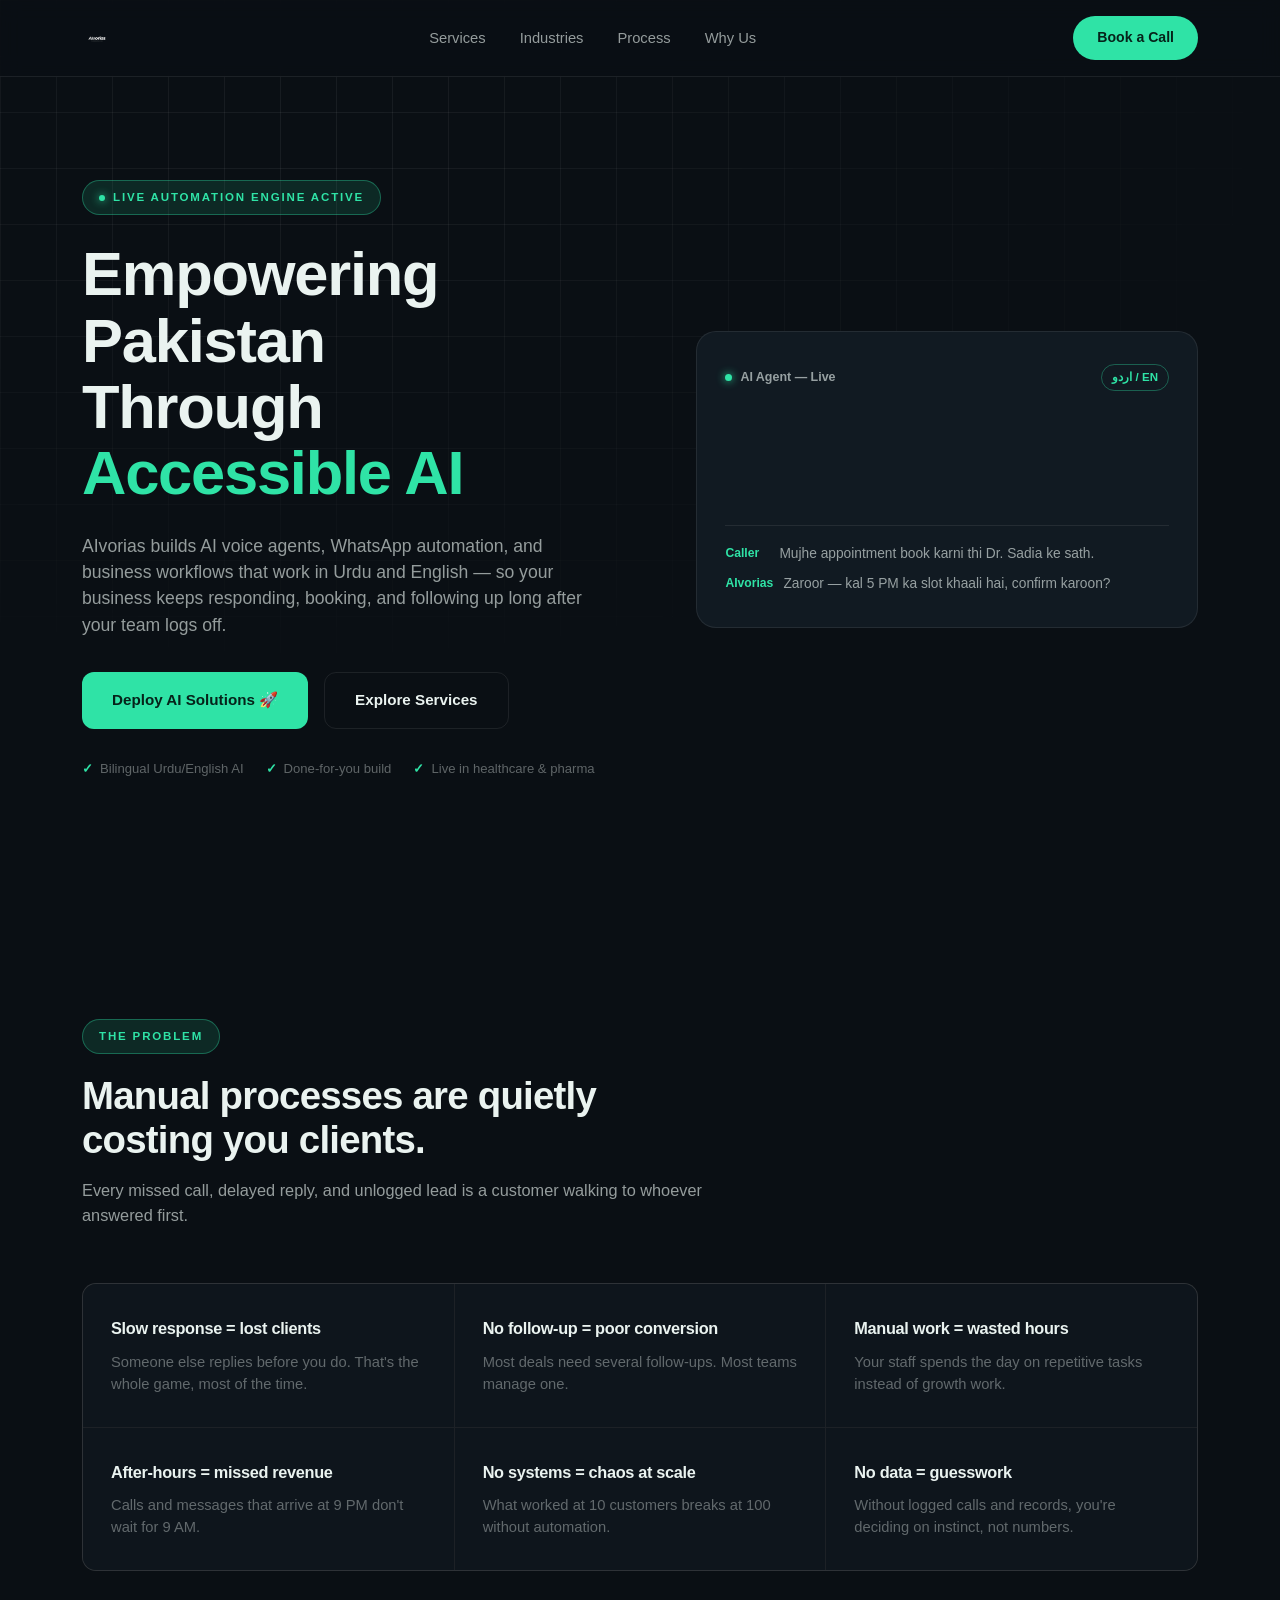
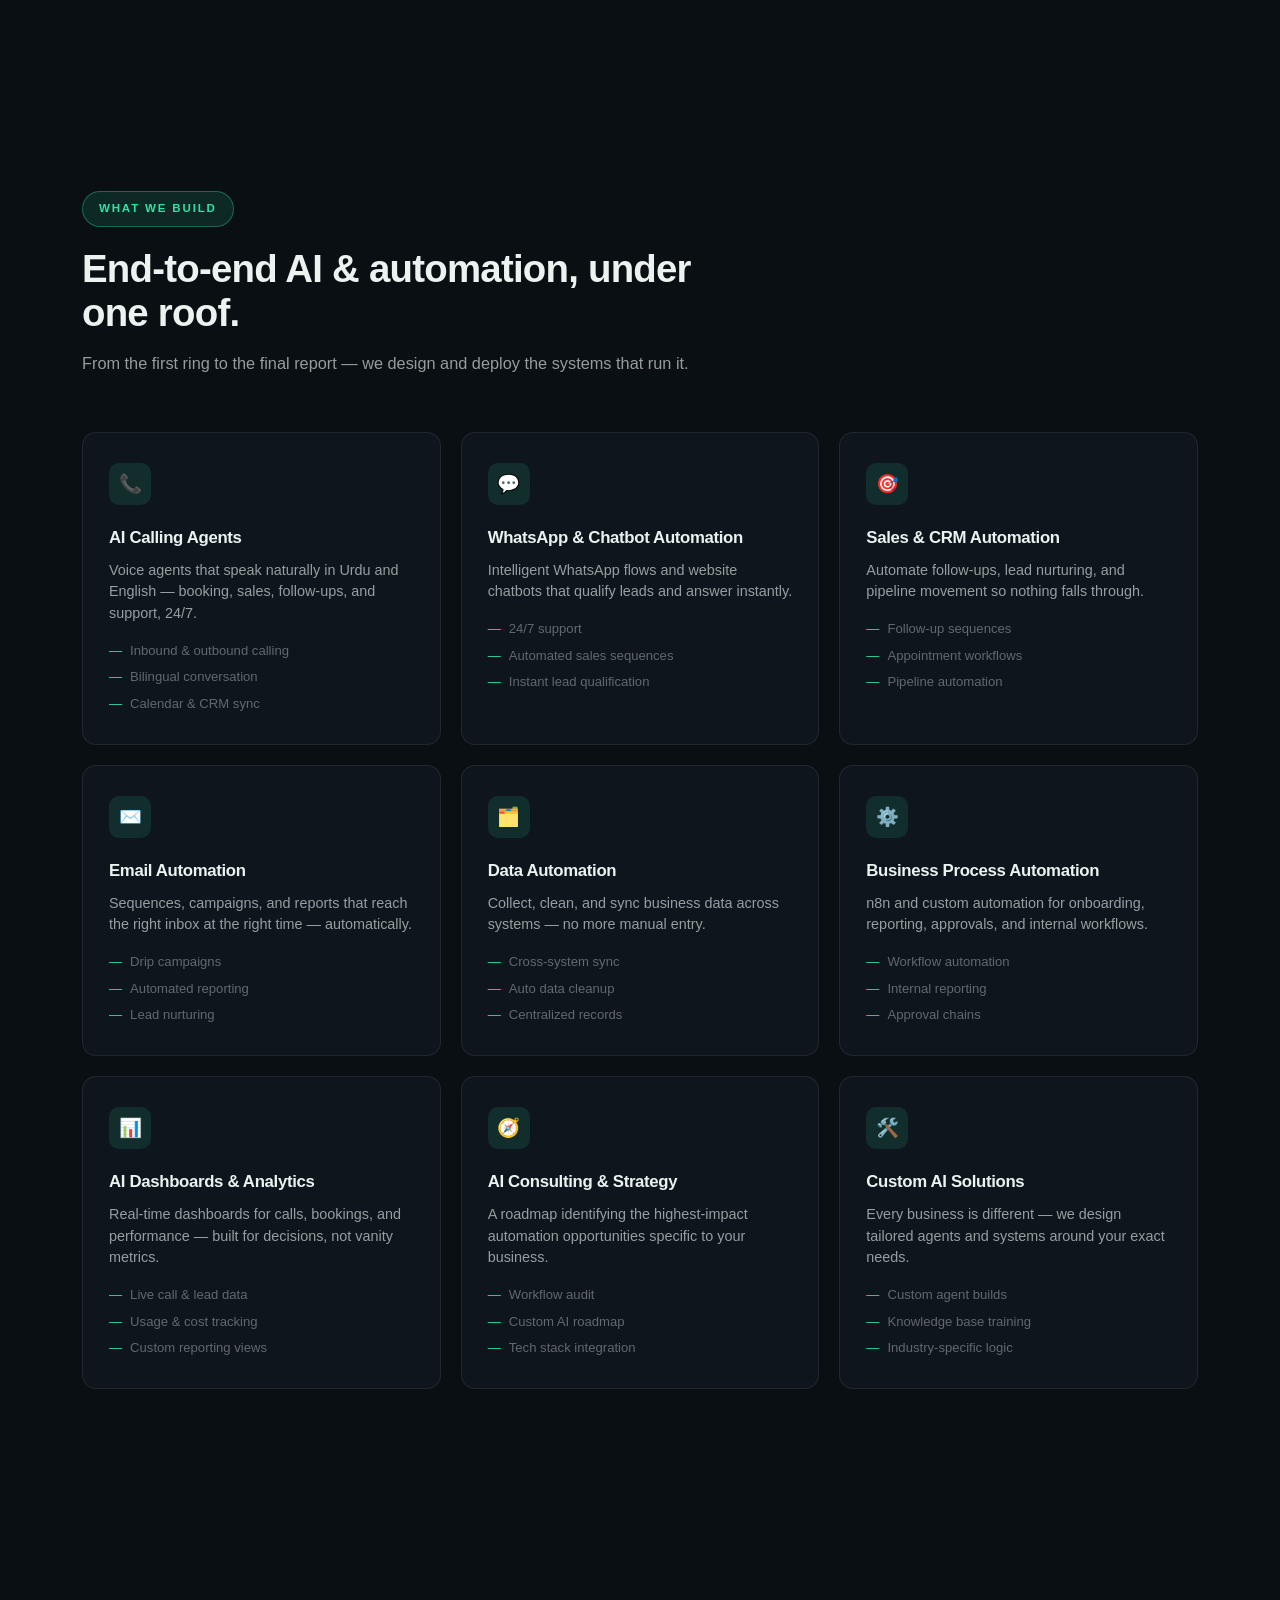
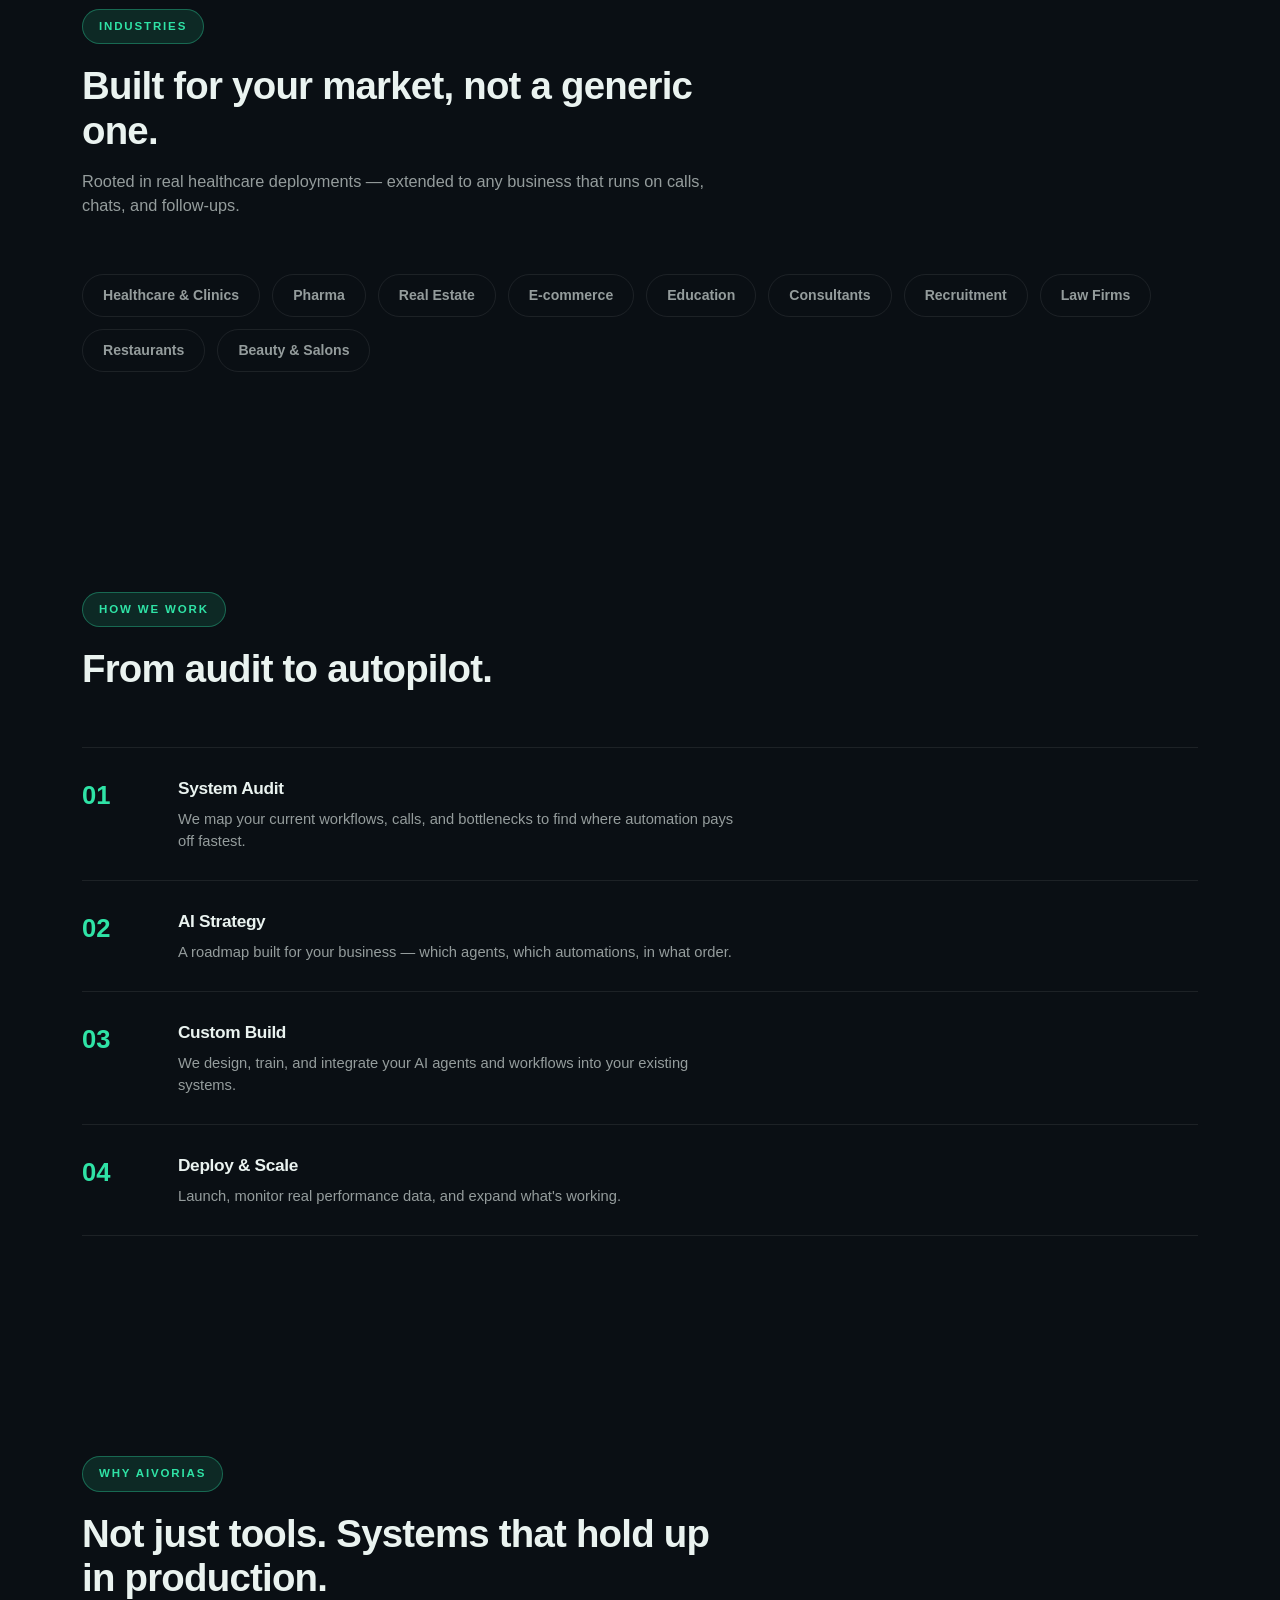
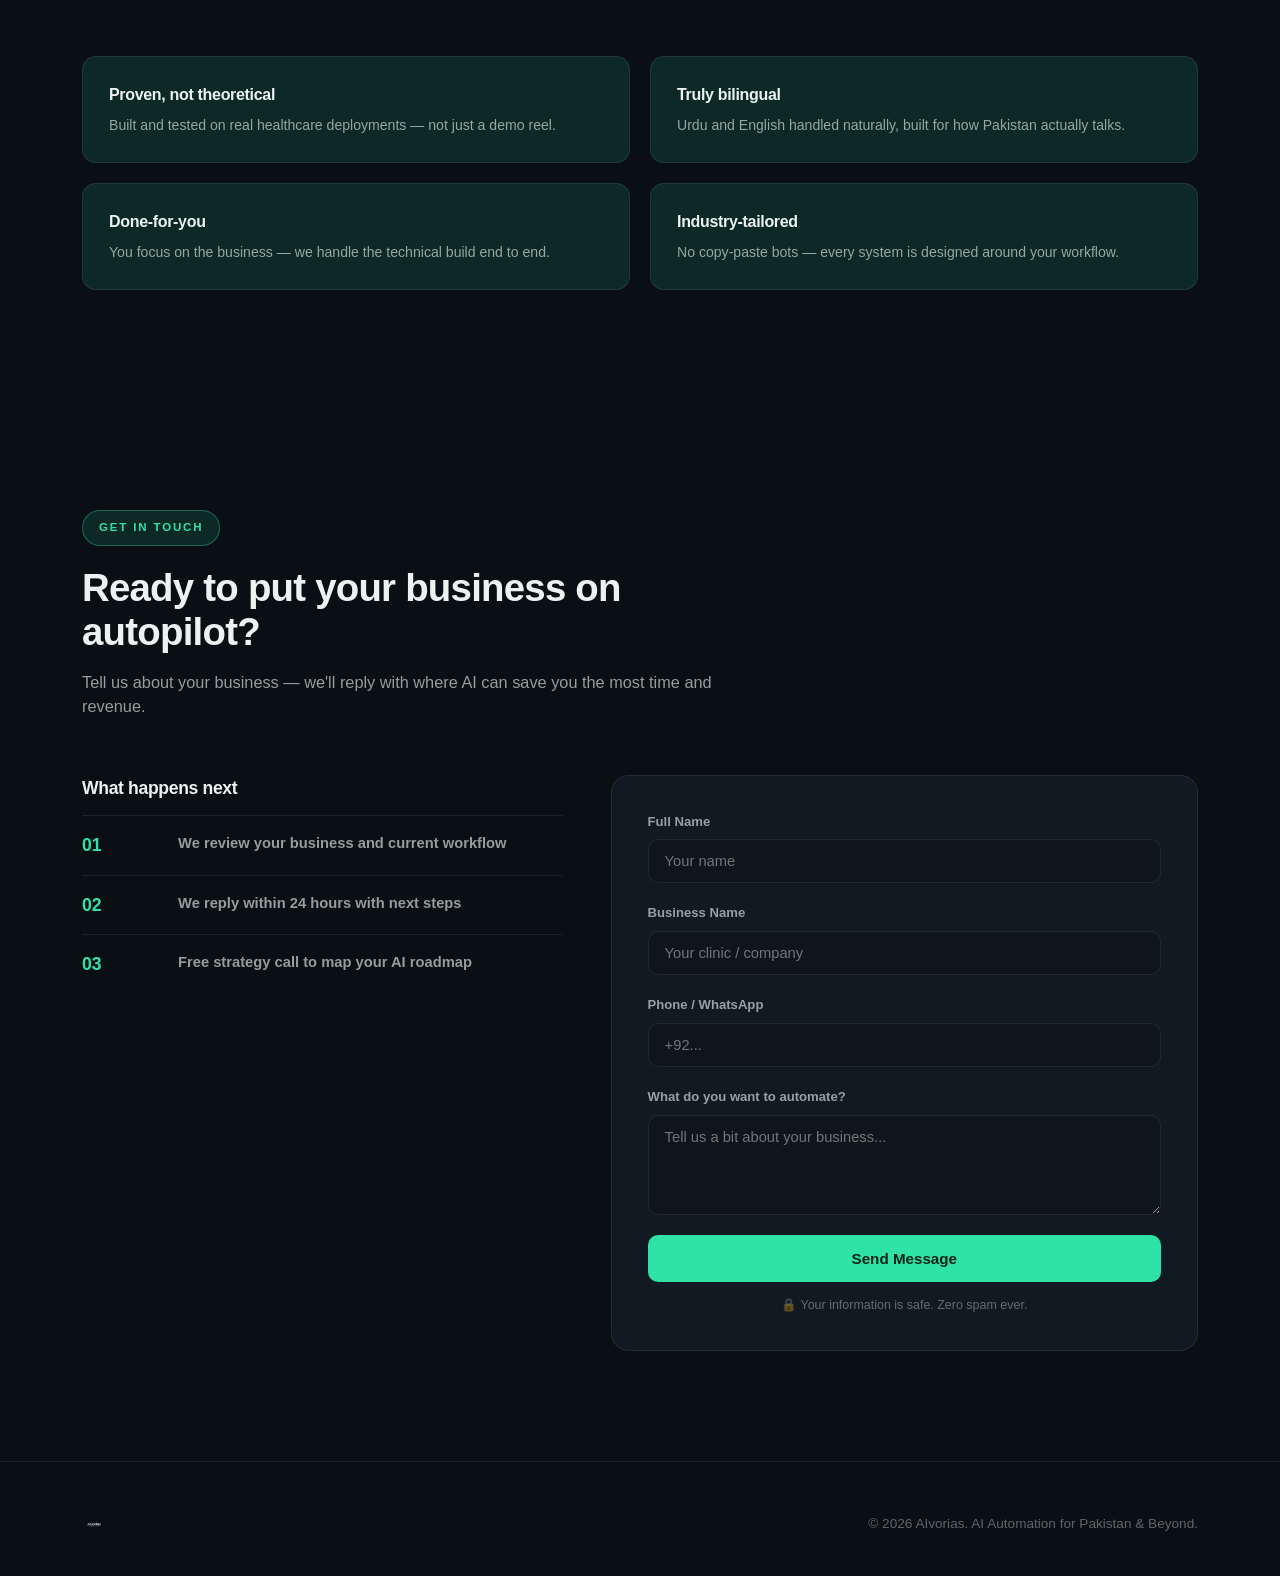
==== commit 4f524769: "Switch logos to white variants (logo-white.png, logo-text-white.png) Keep original logo.png/logo-tex" ====
--- a/index.html
+++ b/index.html
@@ -215,13 +215,13 @@
 <body>
 
 <div id="loader">
-  <img src="logo.png" alt="AIvorias">
+  <img src="logo-white.png" alt="AIvorias">
   <div class="loader-text">AIvorias · Loading</div>
 </div>
 
 <nav>
   <div class="wrap">
-    <img class="logo-text" src="logo-text.png" alt="AIvorias">
+    <img class="logo-text" src="logo-text-white.png" alt="AIvorias">
     <div class="navlinks">
       <a href="#services">Services</a>
       <a href="#industries">Industries</a>
@@ -392,7 +392,7 @@
 
 <footer>
   <div class="wrap">
-    <img class="logo-text" src="logo-text.png" alt="AIvorias">
+    <img class="logo-text" src="logo-text-white.png" alt="AIvorias">
     <div>© 2026 AIvorias. AI Automation for Pakistan & Beyond.</div>
   </div>
 </footer>
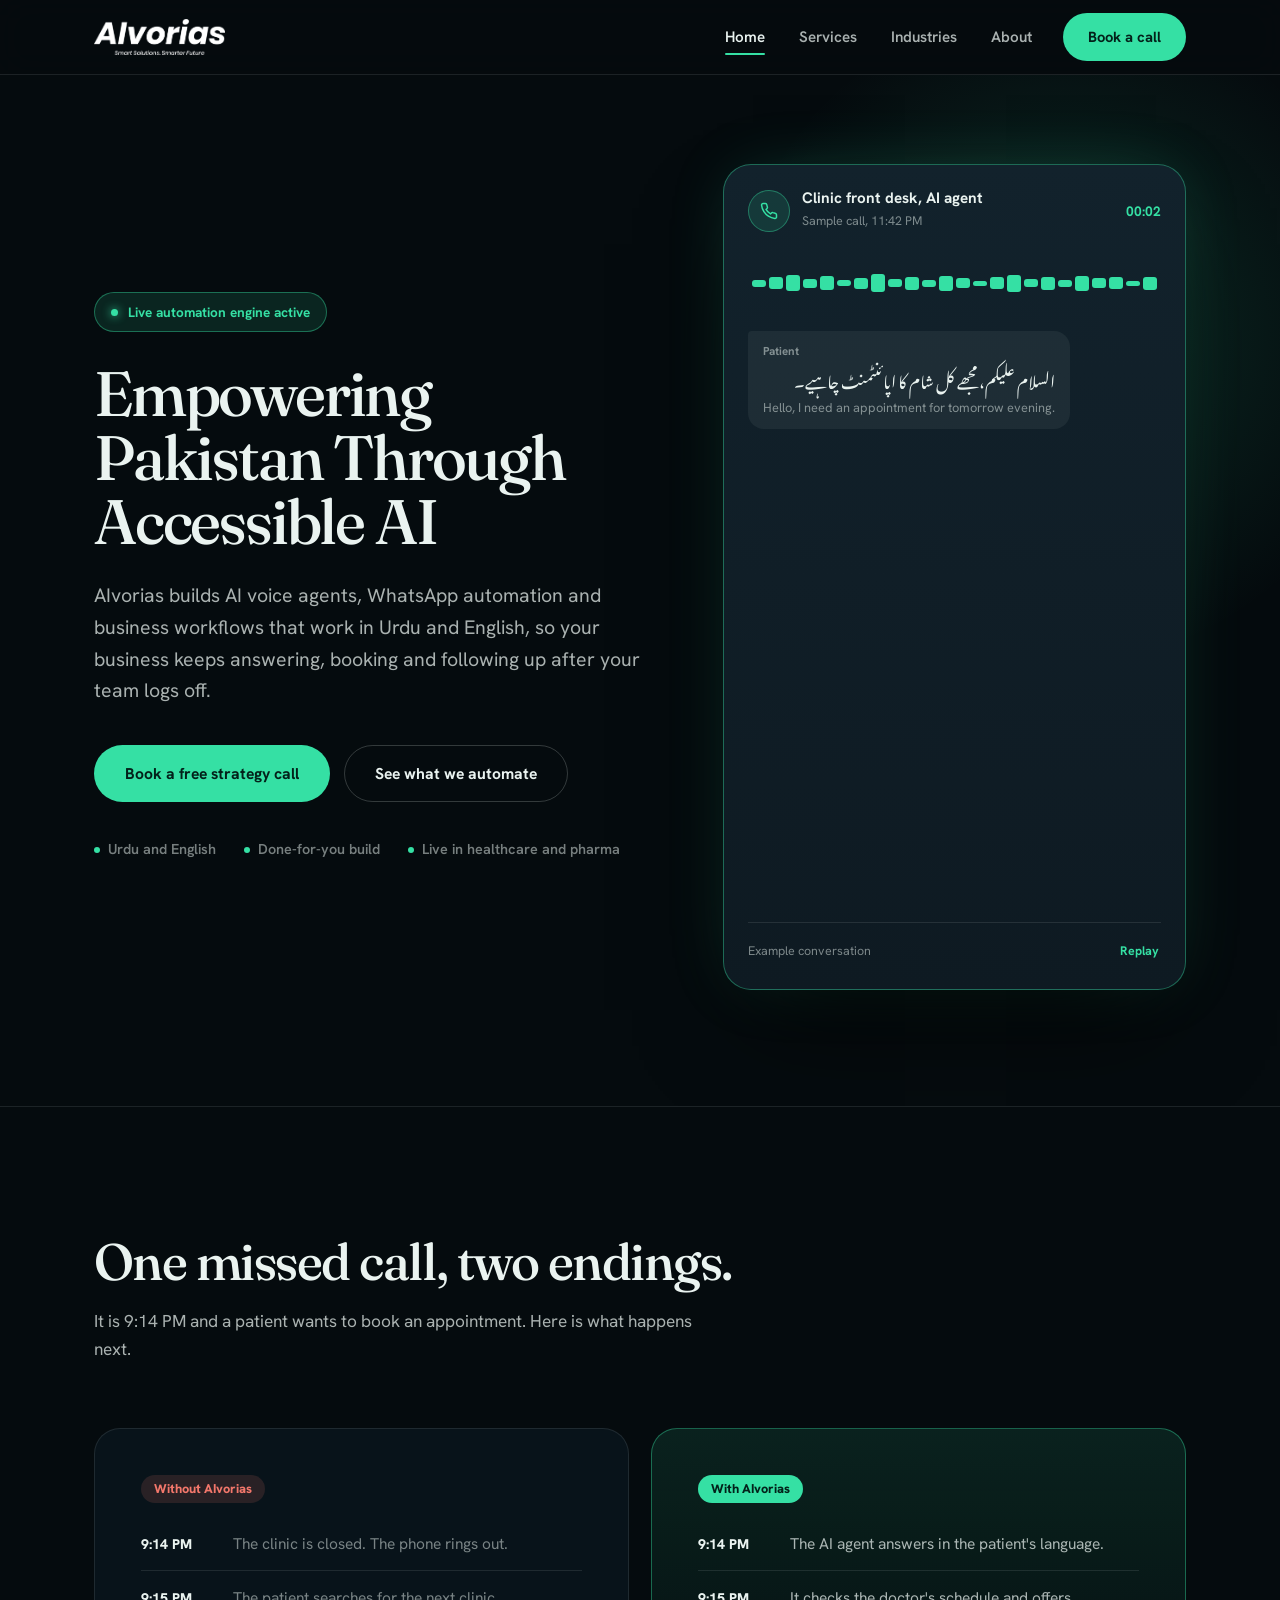
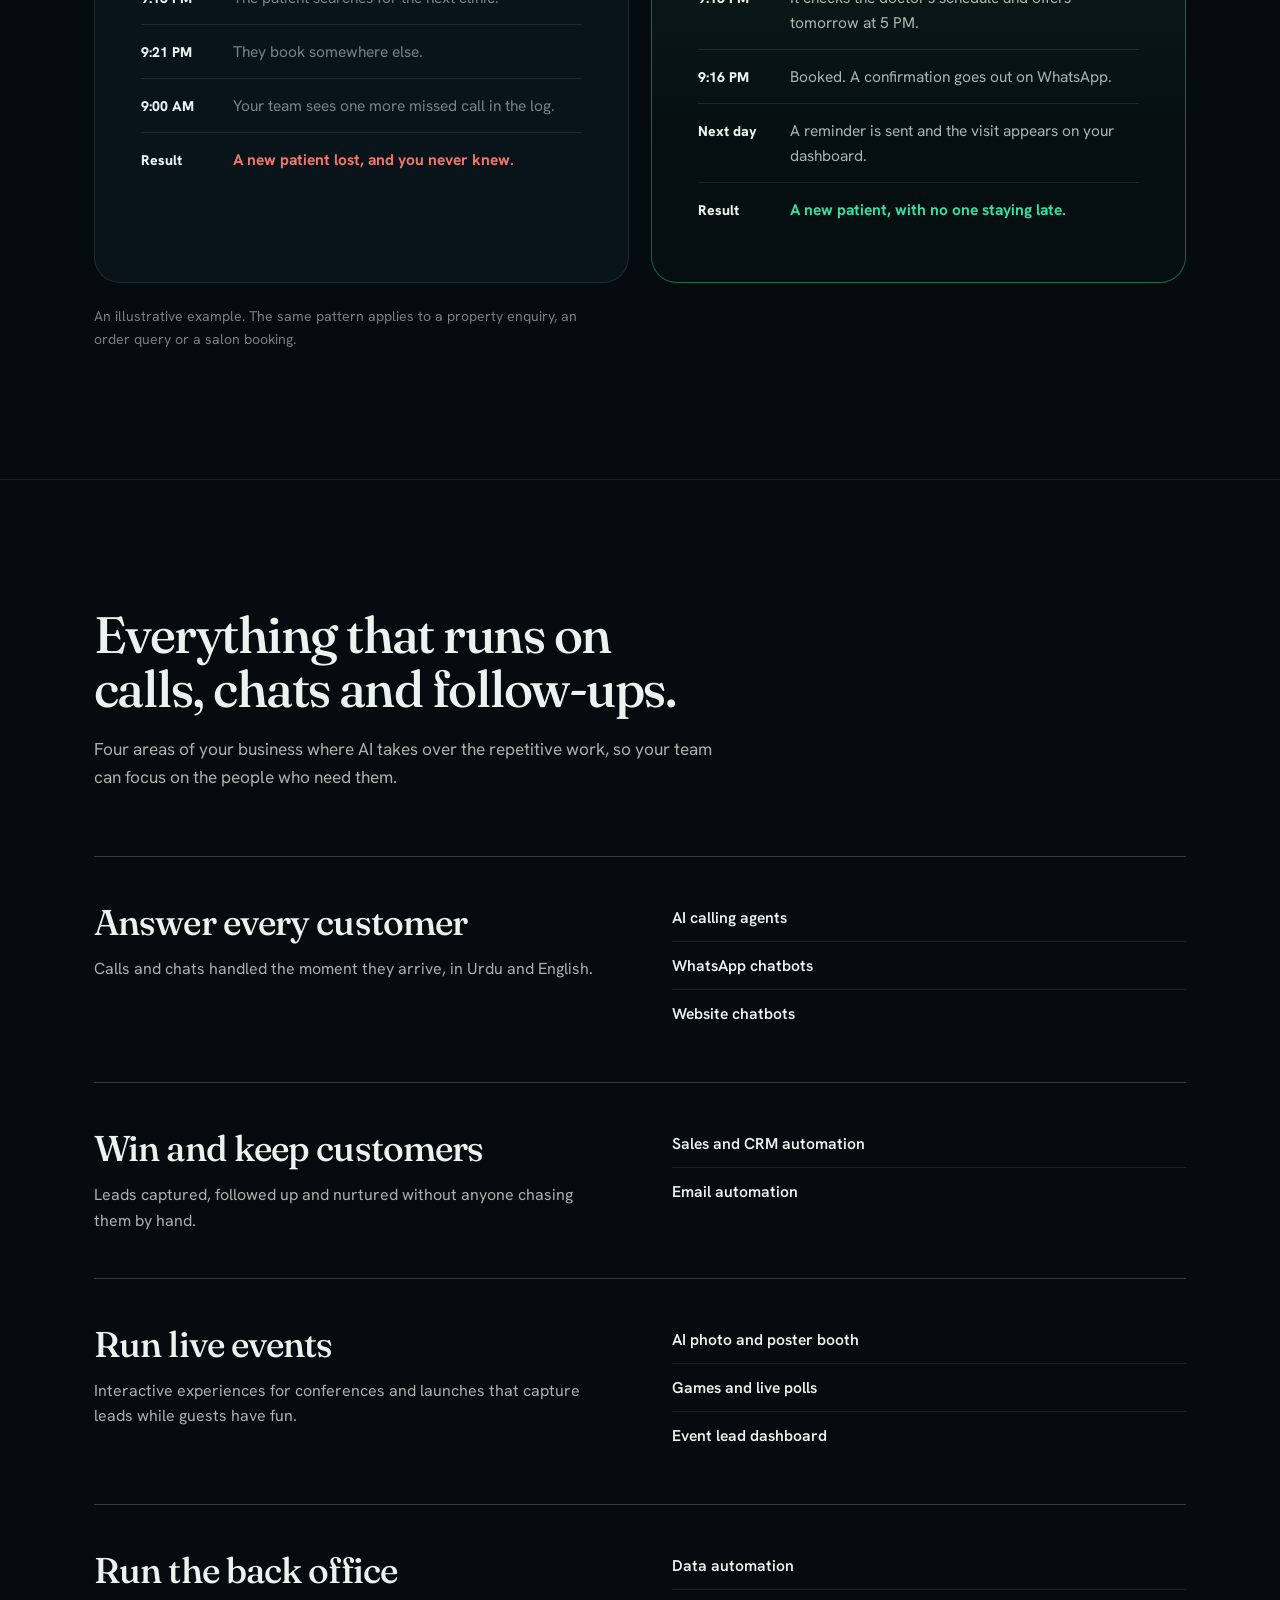
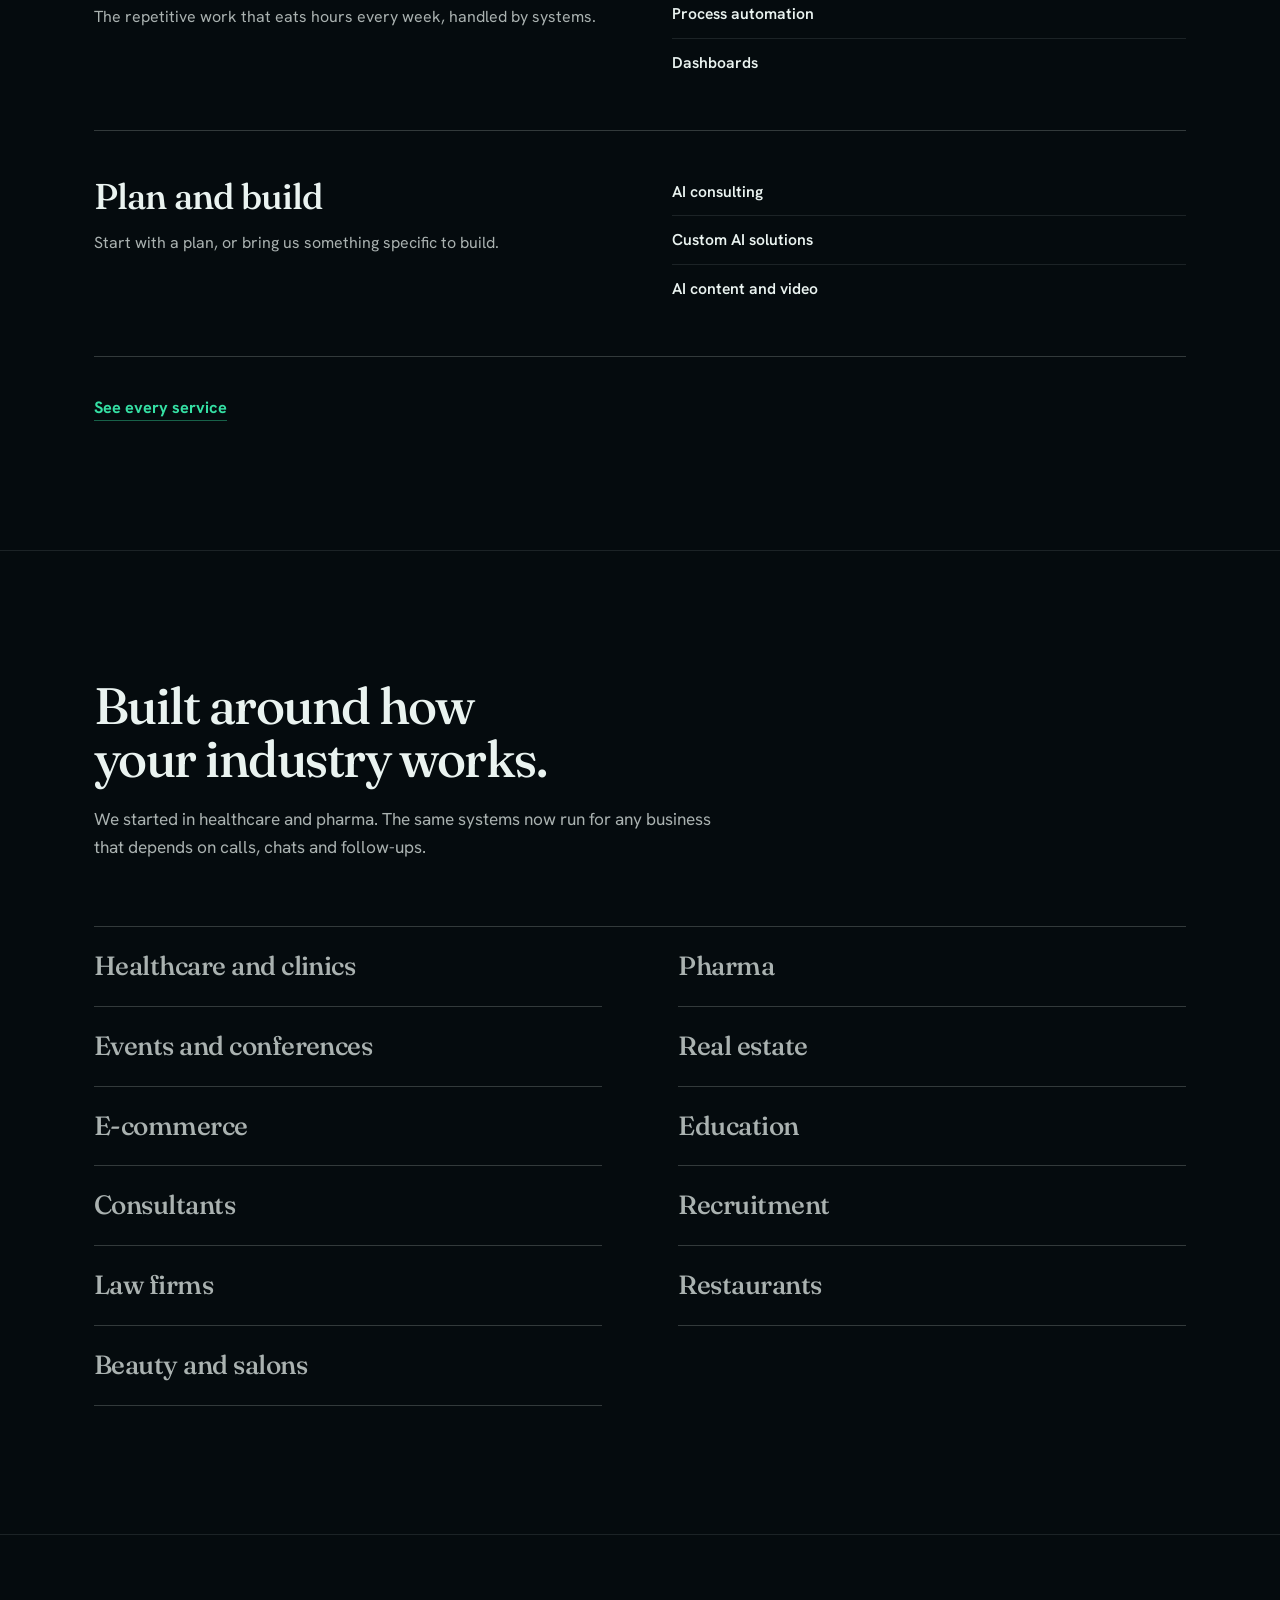
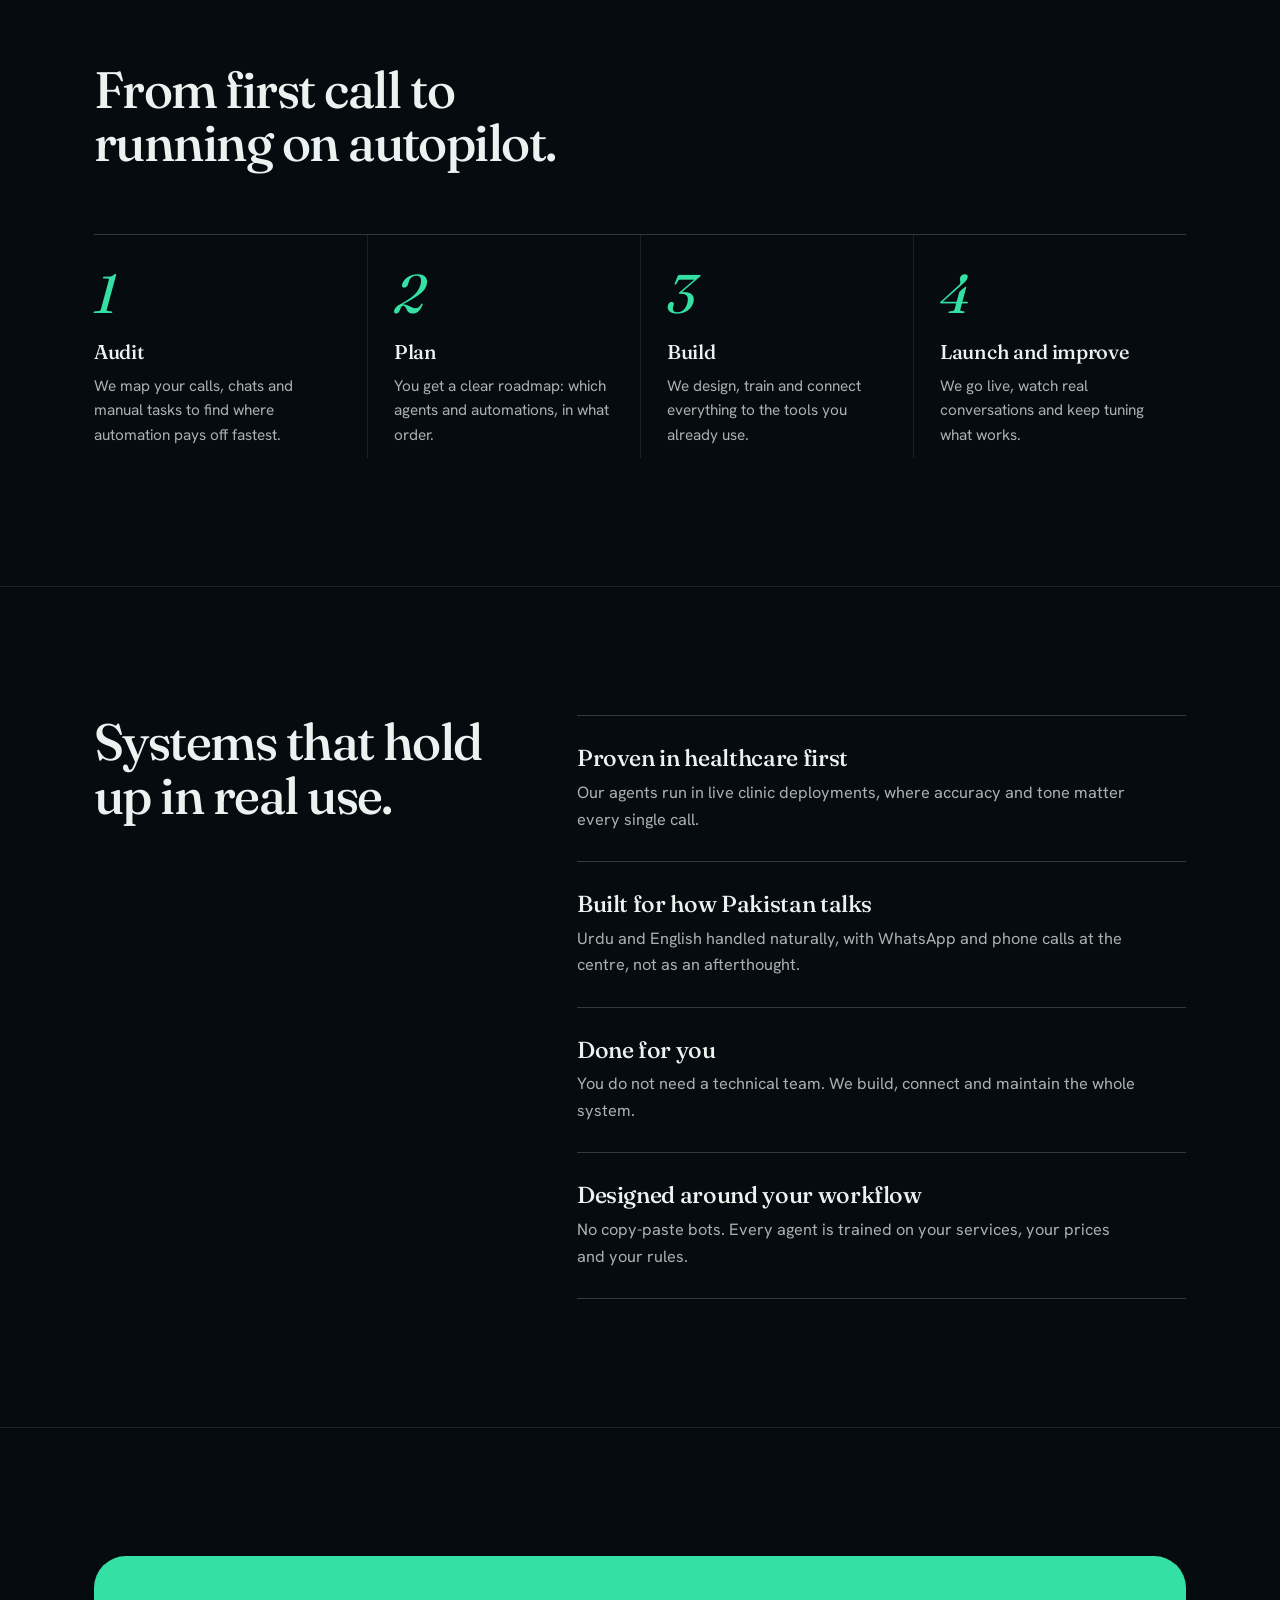
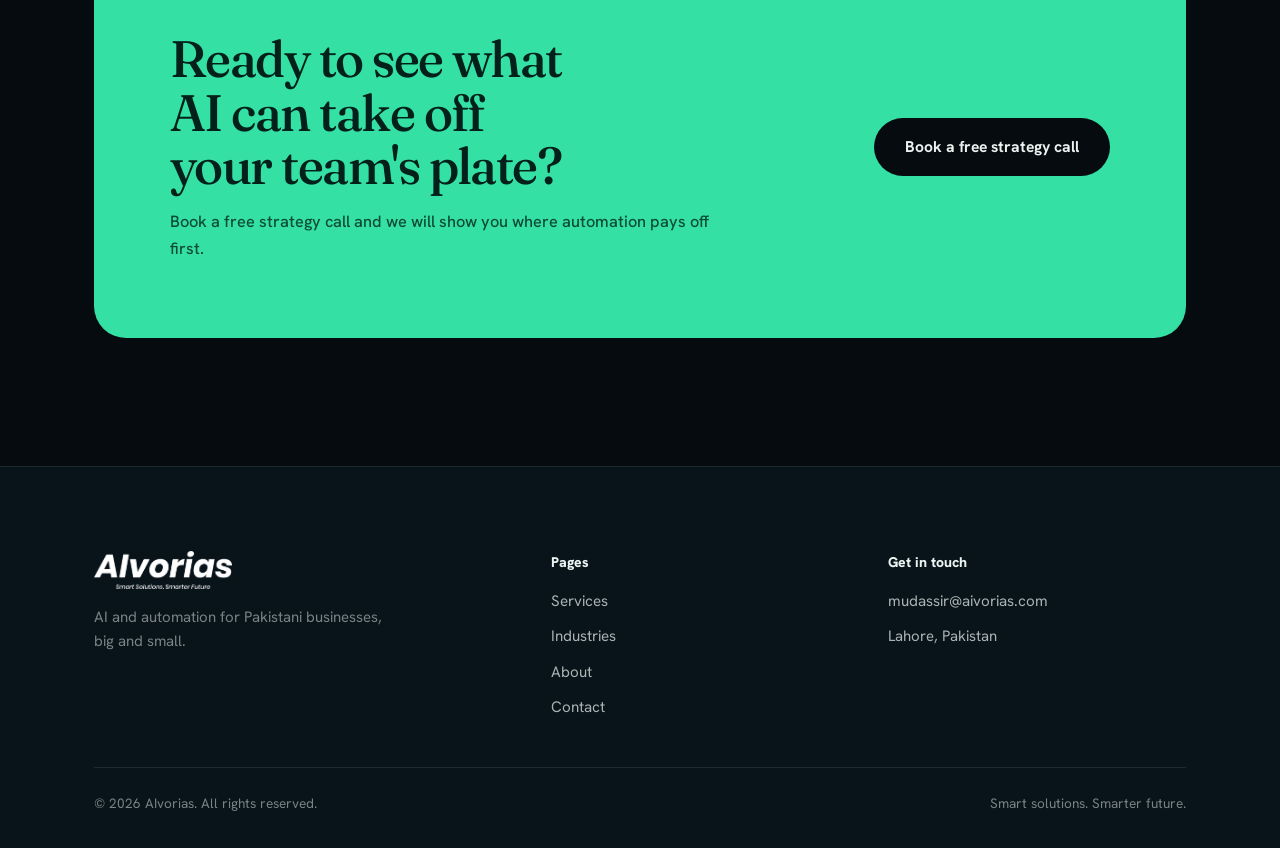
==== commit 34182ecb: "Redesign: editorial multi-page site with Event Activations Home, Services, Industries, About, Contac" ====
--- a/index.html
+++ b/index.html
@@ -1,444 +1,241 @@
-<!DOCTYPE html>
+<!doctype html>
 <html lang="en">
 <head>
-<meta charset="UTF-8">
-<meta name="viewport" content="width=device-width, initial-scale=1.0">
-<title>AIvorias — Empowering Pakistan Through Accessible AI</title>
-<style>
-  :root{
-    --bg:#0A0F14;
-    --bg-2:#0E151C;
-    --panel:#111A22;
-    --line:rgba(255,255,255,0.08);
-    --paper:#EAF3F0;
-    --paper-dim:rgba(234,243,240,0.62);
-    --paper-faint:rgba(234,243,240,0.38);
-    --mint:#2FE3A6;
-    --mint-soft:rgba(47,227,166,0.12);
-    --mint-line:rgba(47,227,166,0.35);
-    --radius:14px;
-  }
-
-  *{margin:0;padding:0;box-sizing:border-box;}
-  html{scroll-behavior:smooth;}
-  body{
-    background:var(--bg);
-    color:var(--paper);
-    font-family:'Manrope','Inter',-apple-system,BlinkMacSystemFont,sans-serif;
-    line-height:1.5;
-    overflow-x:hidden;
-  }
-  a{color:inherit;text-decoration:none;}
-  h1,h2,h3{
-    font-weight:800;
-    letter-spacing:-0.02em;
-    color:var(--paper);
-  }
-
-  /* LOADER */
-  #loader{
-    position:fixed;inset:0;z-index:999;
-    background:var(--bg);
-    display:flex;align-items:center;justify-content:center;
-    flex-direction:column;gap:22px;
-    transition:opacity .5s ease, visibility .5s ease;
-  }
-  #loader img{
-    width:64px;height:64px;
-    filter:invert(1) brightness(1.4) drop-shadow(0 0 14px rgba(47,227,166,0.6));
-    animation:blink 1.8s ease-in-out infinite;
-  }
-  @keyframes blink{
-    0%,100%{transform:scaleY(1);opacity:1;}
-    50%{transform:scaleY(0.15);opacity:0.7;}
-  }
-  #loader .loader-text{font-size:0.78rem;letter-spacing:0.18em;text-transform:uppercase;color:var(--paper-faint);}
-  #loader.hide{opacity:0;visibility:hidden;}
-
-  .eyebrow{
-    font-size:0.72rem;letter-spacing:0.16em;text-transform:uppercase;
-    color:var(--mint);font-weight:700;
-    display:inline-flex;align-items:center;gap:8px;
-    background:var(--mint-soft);
-    border:1px solid var(--mint-line);
-    padding:8px 16px;border-radius:100px;
-    margin-bottom:26px;
-  }
-  .eyebrow .dot{width:6px;height:6px;border-radius:50%;background:var(--mint);box-shadow:0 0 8px var(--mint);animation:pulse 1.6s infinite;}
-  @keyframes pulse{0%,100%{opacity:1;}50%{opacity:0.3;}}
-
-  .wrap{max-width:1180px;margin:0 auto;padding:0 32px;}
-
-  /* NAV */
-  nav{
-    position:fixed;top:0;left:0;right:0;z-index:100;
-    background:rgba(10,15,20,0.85);
-    backdrop-filter:blur(10px);
-    border-bottom:1px solid var(--line);
-  }
-  nav .wrap{display:flex;align-items:center;justify-content:space-between;height:76px;}
-  .logo-text{height:30px;display:block;}
-  .navlinks{display:flex;gap:34px;font-size:0.92rem;color:var(--paper-dim);}
-  .navlinks a:hover{color:var(--paper);}
-  .nav-cta{background:var(--mint);color:#06231A;padding:11px 24px;border-radius:100px;font-weight:700;font-size:0.88rem;}
-  @media(max-width:860px){.navlinks{display:none;}}
-
-  /* HERO */
-  header.hero{position:relative;padding:180px 0 130px;overflow:hidden;}
-  .hero-bg-grid{
-    position:absolute;inset:0;
-    background-image:linear-gradient(var(--line) 1px, transparent 1px),linear-gradient(90deg, var(--line) 1px, transparent 1px);
-    background-size:56px 56px;
-    mask-image:radial-gradient(ellipse 1000px 560px at 25% 15%, black, transparent);
-    opacity:0.8;
-  }
-  .hero-inner{position:relative;display:grid;grid-template-columns:1.05fr 0.95fr;gap:60px;align-items:center;}
-  @media(max-width:960px){.hero-inner{grid-template-columns:1fr;}}
-
-  .hero h1{font-size:clamp(2.5rem,4.8vw,4rem);line-height:1.08;margin-bottom:26px;}
-  .hero h1 .accent{color:var(--mint);}
-  .hero p.lead{font-size:1.1rem;color:var(--paper-dim);max-width:520px;margin-bottom:34px;font-weight:500;}
-  .hero-ctas{display:flex;gap:16px;flex-wrap:wrap;margin-bottom:30px;}
-  .btn-primary{
-    background:var(--mint);color:#06231A;padding:16px 30px;border-radius:12px;
-    font-weight:800;font-size:0.95rem;display:inline-flex;align-items:center;gap:9px;
-    transition:transform .2s ease, box-shadow .2s ease;
-    box-shadow:0 0 0 rgba(47,227,166,0);
-  }
-  .btn-primary:hover{transform:translateY(-2px);box-shadow:0 8px 26px rgba(47,227,166,0.28);}
-  .btn-ghost{
-    border:1px solid var(--line);padding:16px 30px;border-radius:12px;
-    font-weight:700;font-size:0.95rem;color:var(--paper);
-  }
-  .btn-ghost:hover{border-color:var(--mint-line);}
-  .hero-tags{display:flex;gap:22px;flex-wrap:wrap;font-size:0.82rem;color:var(--paper-faint);}
-  .hero-tags span{display:flex;align-items:center;gap:7px;}
-  .hero-tags span::before{content:'✓';color:var(--mint);font-weight:700;}
-
-  /* VOICE CARD */
-  .voice-card{background:var(--panel);border:1px solid var(--line);border-radius:20px;padding:32px 28px;position:relative;}
-  .voice-card-top{display:flex;justify-content:space-between;align-items:center;margin-bottom:24px;}
-  .voice-status{display:flex;align-items:center;gap:8px;font-size:0.78rem;color:var(--paper-dim);font-weight:600;}
-  .live-dot{width:7px;height:7px;border-radius:50%;background:var(--mint);box-shadow:0 0 8px var(--mint);animation:pulse 1.6s infinite;}
-  .voice-lang{font-size:0.72rem;color:var(--mint);border:1px solid var(--mint-line);padding:4px 10px;border-radius:100px;font-weight:700;}
-  .wave{display:flex;align-items:center;gap:4px;height:88px;margin-bottom:22px;}
-  .wave span{flex:1;background:linear-gradient(180deg,var(--mint),#1B8F6C);border-radius:3px;animation:bar 1.2s ease-in-out infinite;}
-  @keyframes bar{0%,100%{height:16%;}50%{height:var(--h,80%);}}
-  .voice-transcript{font-size:0.86rem;color:var(--paper-dim);border-top:1px solid var(--line);padding-top:18px;display:flex;flex-direction:column;gap:10px;}
-  .voice-transcript .msg{display:flex;gap:10px;}
-  .voice-transcript .who{color:var(--mint);font-weight:800;min-width:44px;font-size:0.76rem;}
-
-  section{padding:110px 0;position:relative;}
-  .section-head{max-width:640px;margin-bottom:56px;}
-  .section-head h2{font-size:clamp(1.9rem,3vw,2.5rem);line-height:1.15;}
-  .section-head p{color:var(--paper-dim);margin-top:16px;font-size:1.02rem;font-weight:500;}
-
-  /* PROBLEM */
-  .problem-grid{display:grid;grid-template-columns:repeat(3,1fr);gap:1px;background:var(--line);border:1px solid var(--line);border-radius:var(--radius);overflow:hidden;}
-  @media(max-width:860px){.problem-grid{grid-template-columns:1fr;}}
-  .problem-item{background:var(--bg-2);padding:32px 28px;}
-  .problem-item h3{font-size:1.02rem;font-weight:700;margin-bottom:10px;}
-  .problem-item p{font-size:0.92rem;color:var(--paper-faint);font-weight:500;}
-
-  /* SERVICES */
-  .services-grid{display:grid;grid-template-columns:repeat(3,1fr);gap:20px;}
-  @media(max-width:960px){.services-grid{grid-template-columns:repeat(2,1fr);}}
-  @media(max-width:640px){.services-grid{grid-template-columns:1fr;}}
-  .service-card{background:var(--bg-2);border:1px solid var(--line);border-radius:var(--radius);padding:30px 26px;transition:border-color .2s ease, transform .2s ease;}
-  .service-card:hover{border-color:var(--mint-line);transform:translateY(-4px);}
-  .service-icon{width:42px;height:42px;border-radius:10px;background:var(--mint-soft);display:flex;align-items:center;justify-content:center;margin-bottom:20px;font-size:1.15rem;}
-  .service-card h3{font-size:1.05rem;font-weight:700;margin-bottom:10px;}
-  .service-card p{font-size:0.9rem;color:var(--paper-dim);margin-bottom:16px;font-weight:500;}
-  .service-card ul{list-style:none;display:flex;flex-direction:column;gap:7px;}
-  .service-card li{font-size:0.82rem;color:var(--paper-faint);display:flex;gap:8px;align-items:flex-start;}
-  .service-card li::before{content:'—';color:var(--mint);flex-shrink:0;}
-
-  /* INDUSTRIES */
-  .industries-band{display:flex;flex-wrap:wrap;gap:12px;}
-  .industry-pill{border:1px solid var(--line);padding:10px 20px;border-radius:100px;font-size:0.88rem;color:var(--paper-dim);font-weight:600;}
-
-  /* PROCESS */
-  .process-list{display:flex;flex-direction:column;}
-  .process-row{display:grid;grid-template-columns:70px 1fr;gap:26px;padding:28px 0;border-top:1px solid var(--line);}
-  .process-row:last-child{border-bottom:1px solid var(--line);}
-  .process-num{font-size:1.6rem;font-weight:800;color:var(--mint);}
-  .process-row h3{font-size:1.08rem;font-weight:700;margin-bottom:6px;}
-  .process-row p{color:var(--paper-dim);font-size:0.92rem;max-width:560px;font-weight:500;}
-
-  /* WHY US */
-  .why-grid{display:grid;grid-template-columns:repeat(2,1fr);gap:20px;}
-  @media(max-width:760px){.why-grid{grid-template-columns:1fr;}}
-  .why-item{background:var(--mint-soft);border:1px solid var(--line);border-radius:var(--radius);padding:26px;}
-  .why-item h3{font-size:1rem;font-weight:700;margin-bottom:8px;}
-  .why-item p{font-size:0.88rem;color:var(--paper-dim);font-weight:500;}
-
-  /* CONTACT FORM */
-  .contact-grid{display:grid;grid-template-columns:0.9fr 1.1fr;gap:48px;align-items:start;}
-  @media(max-width:900px){.contact-grid{grid-template-columns:1fr;}}
-  .contact-form{background:var(--panel);border:1px solid var(--line);border-radius:18px;padding:36px;}
-  .form-row{display:flex;flex-direction:column;gap:8px;margin-bottom:20px;}
-  .form-row label{font-size:0.82rem;color:var(--paper-dim);font-weight:700;}
-  .form-row input, .form-row textarea{
-    background:var(--bg-2);border:1px solid var(--line);border-radius:10px;
-    padding:13px 16px;color:var(--paper);font-family:inherit;font-size:0.92rem;
-    outline:none;transition:border-color .2s ease;
-  }
-  .form-row input:focus, .form-row textarea:focus{border-color:var(--mint-line);}
-  .form-row textarea{resize:vertical;min-height:100px;}
-  .form-submit{
-    width:100%;background:var(--mint);color:#06231A;border:none;padding:15px;
-    border-radius:10px;font-weight:800;font-size:0.95rem;cursor:pointer;
-    transition:transform .2s ease;
-  }
-  .form-submit:hover{transform:translateY(-2px);}
-  .form-note{font-size:0.78rem;color:var(--paper-faint);margin-top:14px;text-align:center;}
-  .form-success{
-    display:none;text-align:center;padding:40px 20px;
-  }
-  .form-success .check{font-size:2.4rem;margin-bottom:14px;}
-  .form-success h3{font-size:1.15rem;margin-bottom:8px;}
-  .form-success p{color:var(--paper-dim);font-size:0.9rem;}
-
-  footer{border-top:1px solid var(--line);padding:50px 0 40px;color:var(--paper-faint);font-size:0.85rem;}
-  footer .wrap{display:flex;justify-content:space-between;align-items:center;flex-wrap:wrap;gap:16px;}
-  footer .logo-text{height:24px;opacity:0.85;}
-
-  .reveal{opacity:0;transform:translateY(18px);transition:opacity .6s ease, transform .6s ease;}
-  .reveal.in{opacity:1;transform:none;}
-
-  @media(prefers-reduced-motion:reduce){
-    .wave span, .live-dot, .eyebrow .dot, #loader img{animation:none;}
-    .reveal{transition:none;opacity:1;transform:none;}
-  }
-</style>
+<meta charset="utf-8">
+<meta name="viewport" content="width=device-width, initial-scale=1">
+<title>AIvorias | AI Automation for Pakistani Businesses</title>
+<meta name="description" content="AIvorias builds AI voice agents, WhatsApp automation and business workflows that work in Urdu and English, so your business keeps answering, booking and following up around the clock.">
+<meta name="theme-color" content="#060C11">
+<link rel="canonical" href="https://www.aivorias.com/">
+<link rel="icon" type="image/png" href="/logo-white.png">
+<meta property="og:type" content="website">
+<meta property="og:title" content="AIvorias | AI Automation for Pakistani Businesses">
+<meta property="og:description" content="AIvorias builds AI voice agents, WhatsApp automation and business workflows that work in Urdu and English, so your business keeps answering, booking and following up around the clock.">
+<meta property="og:url" content="https://www.aivorias.com/">
+<link rel="preconnect" href="https://fonts.googleapis.com">
+<link rel="preconnect" href="https://fonts.gstatic.com" crossorigin>
+<link rel="stylesheet" href="https://fonts.googleapis.com/css2?family=Fraunces:ital,opsz,wght@0,9..144,400..600;1,9..144,400&family=Hanken+Grotesk:wght@400;500;600;700;800&family=Noto+Nastaliq+Urdu:wght@400..600&display=swap">
+<link rel="stylesheet" href="/styles.css?v=20261111a">
+<script>try{if(sessionStorage.getItem('aiv_seen')||(window.matchMedia&&matchMedia('(prefers-reduced-motion: reduce)').matches))document.documentElement.classList.add('no-loader')}catch(e){}</script>
 </head>
 <body>
-
-<div id="loader">
-  <img src="logo-white.png" alt="AIvorias">
-  <div class="loader-text">AIvorias · Loading</div>
-</div>
-
-<nav>
-  <div class="wrap">
-    <img class="logo-text" src="logo-text-white.png" alt="AIvorias">
-    <div class="navlinks">
-      <a href="#services">Services</a>
-      <a href="#industries">Industries</a>
-      <a href="#process">Process</a>
-      <a href="#why">Why Us</a>
-    </div>
-    <a href="#contact" class="nav-cta">Book a Call</a>
-  </div>
-</nav>
-
-<header class="hero">
-  <div class="hero-bg-grid"></div>
-  <div class="wrap hero-inner">
+<a class="skip" href="#main">Skip to content</a>
+<div id="loader" aria-hidden="true"><img src="/logo-white.png" alt=""></div>
+<header class="site-header">
+  <div class="wrap">
+    <a class="brand" href="/" aria-label="AIvorias home"><img src="/logo-text-white.png" alt="AIvorias"></a>
+    <button class="menu-btn" aria-expanded="false" aria-controls="site-nav" aria-label="Open menu"><span></span></button>
+    <nav class="nav" id="site-nav" aria-label="Main">
+      <a class="link" href="/" aria-current="page">Home</a><a class="link" href="/services/">Services</a><a class="link" href="/industries/">Industries</a><a class="link" href="/about/">About</a>
+      <a class="btn btn-primary" href="/contact/">Book a call</a>
+    </nav>
+  </div>
+</header>
+<main id="main">
+
+<section class="hero">
+  <div class="wrap hero-grid">
     <div>
-      <div class="eyebrow"><span class="dot"></span>LIVE AUTOMATION ENGINE ACTIVE</div>
-      <h1>Empowering Pakistan<br>Through <span class="accent">Accessible AI</span></h1>
-      <p class="lead">AIvorias builds AI voice agents, WhatsApp automation, and business workflows that work in Urdu and English — so your business keeps responding, booking, and following up long after your team logs off.</p>
-      <div class="hero-ctas">
-        <a href="#contact" class="btn-primary">Deploy AI Solutions 🚀</a>
-        <a href="#services" class="btn-ghost">Explore Services</a>
-      </div>
-      <div class="hero-tags">
-        <span>Bilingual Urdu/English AI</span>
-        <span>Done-for-you build</span>
-        <span>Live in healthcare & pharma</span>
-      </div>
-    </div>
-
-    <div class="voice-card">
-      <div class="voice-card-top">
-        <div class="voice-status"><span class="live-dot"></span>AI Agent — Live</div>
-        <div class="voice-lang">اردو / EN</div>
-      </div>
-      <div class="wave" id="wave"></div>
-      <div class="voice-transcript">
-        <div class="msg"><span class="who">Caller</span><span>Mujhe appointment book karni thi Dr. Sadia ke sath.</span></div>
-        <div class="msg"><span class="who">AIvorias</span><span>Zaroor — kal 5 PM ka slot khaali hai, confirm karoon?</span></div>
-      </div>
-    </div>
-  </div>
-</header>
-
-<section id="problem">
-  <div class="wrap">
-    <div class="section-head reveal">
-      <div class="eyebrow" style="margin-bottom:0;">The Problem</div>
-      <h2 style="margin-top:20px;">Manual processes are quietly costing you clients.</h2>
-      <p>Every missed call, delayed reply, and unlogged lead is a customer walking to whoever answered first.</p>
-    </div>
-    <div class="problem-grid reveal">
-      <div class="problem-item"><h3>Slow response = lost clients</h3><p>Someone else replies before you do. That's the whole game, most of the time.</p></div>
-      <div class="problem-item"><h3>No follow-up = poor conversion</h3><p>Most deals need several follow-ups. Most teams manage one.</p></div>
-      <div class="problem-item"><h3>Manual work = wasted hours</h3><p>Your staff spends the day on repetitive tasks instead of growth work.</p></div>
-      <div class="problem-item"><h3>After-hours = missed revenue</h3><p>Calls and messages that arrive at 9 PM don't wait for 9 AM.</p></div>
-      <div class="problem-item"><h3>No systems = chaos at scale</h3><p>What worked at 10 customers breaks at 100 without automation.</p></div>
-      <div class="problem-item"><h3>No data = guesswork</h3><p>Without logged calls and records, you're deciding on instinct, not numbers.</p></div>
-    </div>
-  </div>
-</section>
-
-<section id="services">
-  <div class="wrap">
-    <div class="section-head reveal">
-      <div class="eyebrow" style="margin-bottom:0;">What We Build</div>
-      <h2 style="margin-top:20px;">End-to-end AI & automation, under one roof.</h2>
-      <p>From the first ring to the final report — we design and deploy the systems that run it.</p>
-    </div>
-    <div class="services-grid reveal">
-      <div class="service-card"><div class="service-icon">📞</div><h3>AI Calling Agents</h3><p>Voice agents that speak naturally in Urdu and English — booking, sales, follow-ups, and support, 24/7.</p><ul><li>Inbound & outbound calling</li><li>Bilingual conversation</li><li>Calendar & CRM sync</li></ul></div>
-      <div class="service-card"><div class="service-icon">💬</div><h3>WhatsApp & Chatbot Automation</h3><p>Intelligent WhatsApp flows and website chatbots that qualify leads and answer instantly.</p><ul><li>24/7 support</li><li>Automated sales sequences</li><li>Instant lead qualification</li></ul></div>
-      <div class="service-card"><div class="service-icon">🎯</div><h3>Sales & CRM Automation</h3><p>Automate follow-ups, lead nurturing, and pipeline movement so nothing falls through.</p><ul><li>Follow-up sequences</li><li>Appointment workflows</li><li>Pipeline automation</li></ul></div>
-      <div class="service-card"><div class="service-icon">✉️</div><h3>Email Automation</h3><p>Sequences, campaigns, and reports that reach the right inbox at the right time — automatically.</p><ul><li>Drip campaigns</li><li>Automated reporting</li><li>Lead nurturing</li></ul></div>
-      <div class="service-card"><div class="service-icon">🗂️</div><h3>Data Automation</h3><p>Collect, clean, and sync business data across systems — no more manual entry.</p><ul><li>Cross-system sync</li><li>Auto data cleanup</li><li>Centralized records</li></ul></div>
-      <div class="service-card"><div class="service-icon">⚙️</div><h3>Business Process Automation</h3><p>n8n and custom automation for onboarding, reporting, approvals, and internal workflows.</p><ul><li>Workflow automation</li><li>Internal reporting</li><li>Approval chains</li></ul></div>
-      <div class="service-card"><div class="service-icon">📊</div><h3>AI Dashboards & Analytics</h3><p>Real-time dashboards for calls, bookings, and performance — built for decisions, not vanity metrics.</p><ul><li>Live call & lead data</li><li>Usage & cost tracking</li><li>Custom reporting views</li></ul></div>
-      <div class="service-card"><div class="service-icon">🧭</div><h3>AI Consulting & Strategy</h3><p>A roadmap identifying the highest-impact automation opportunities specific to your business.</p><ul><li>Workflow audit</li><li>Custom AI roadmap</li><li>Tech stack integration</li></ul></div>
-      <div class="service-card"><div class="service-icon">🛠️</div><h3>Custom AI Solutions</h3><p>Every business is different — we design tailored agents and systems around your exact needs.</p><ul><li>Custom agent builds</li><li>Knowledge base training</li><li>Industry-specific logic</li></ul></div>
-    </div>
-  </div>
-</section>
-
-<section id="industries">
-  <div class="wrap">
-    <div class="section-head reveal">
-      <div class="eyebrow" style="margin-bottom:0;">Industries</div>
-      <h2 style="margin-top:20px;">Built for your market, not a generic one.</h2>
-      <p>Rooted in real healthcare deployments — extended to any business that runs on calls, chats, and follow-ups.</p>
-    </div>
-    <div class="industries-band reveal">
-      <span class="industry-pill">Healthcare & Clinics</span>
-      <span class="industry-pill">Pharma</span>
-      <span class="industry-pill">Real Estate</span>
-      <span class="industry-pill">E-commerce</span>
-      <span class="industry-pill">Education</span>
-      <span class="industry-pill">Consultants</span>
-      <span class="industry-pill">Recruitment</span>
-      <span class="industry-pill">Law Firms</span>
-      <span class="industry-pill">Restaurants</span>
-      <span class="industry-pill">Beauty & Salons</span>
-    </div>
-  </div>
-</section>
-
-<section id="process">
-  <div class="wrap">
-    <div class="section-head reveal">
-      <div class="eyebrow" style="margin-bottom:0;">How We Work</div>
-      <h2 style="margin-top:20px;">From audit to autopilot.</h2>
-    </div>
-    <div class="process-list reveal">
-      <div class="process-row"><div class="process-num">01</div><div><h3>System Audit</h3><p>We map your current workflows, calls, and bottlenecks to find where automation pays off fastest.</p></div></div>
-      <div class="process-row"><div class="process-num">02</div><div><h3>AI Strategy</h3><p>A roadmap built for your business — which agents, which automations, in what order.</p></div></div>
-      <div class="process-row"><div class="process-num">03</div><div><h3>Custom Build</h3><p>We design, train, and integrate your AI agents and workflows into your existing systems.</p></div></div>
-      <div class="process-row"><div class="process-num">04</div><div><h3>Deploy & Scale</h3><p>Launch, monitor real performance data, and expand what's working.</p></div></div>
-    </div>
-  </div>
-</section>
-
-<section id="why">
-  <div class="wrap">
-    <div class="section-head reveal">
-      <div class="eyebrow" style="margin-bottom:0;">Why AIvorias</div>
-      <h2 style="margin-top:20px;">Not just tools. Systems that hold up in production.</h2>
-    </div>
-    <div class="why-grid reveal">
-      <div class="why-item"><h3>Proven, not theoretical</h3><p>Built and tested on real healthcare deployments — not just a demo reel.</p></div>
-      <div class="why-item"><h3>Truly bilingual</h3><p>Urdu and English handled naturally, built for how Pakistan actually talks.</p></div>
-      <div class="why-item"><h3>Done-for-you</h3><p>You focus on the business — we handle the technical build end to end.</p></div>
-      <div class="why-item"><h3>Industry-tailored</h3><p>No copy-paste bots — every system is designed around your workflow.</p></div>
-    </div>
-  </div>
-</section>
-
-<section id="contact">
-  <div class="wrap">
-    <div class="section-head reveal">
-      <div class="eyebrow" style="margin-bottom:0;">Get In Touch</div>
-      <h2 style="margin-top:20px;">Ready to put your business on autopilot?</h2>
-      <p>Tell us about your business — we'll reply with where AI can save you the most time and revenue.</p>
-    </div>
-    <div class="contact-grid reveal">
-      <div>
-        <h3 style="font-size:1.1rem;margin-bottom:14px;">What happens next</h3>
-        <div class="process-list" style="border:none;">
-          <div class="process-row" style="padding:16px 0;"><div class="process-num" style="font-size:1.1rem;">01</div><div><p style="font-weight:600;color:var(--paper-dim);">We review your business and current workflow</p></div></div>
-          <div class="process-row" style="padding:16px 0;"><div class="process-num" style="font-size:1.1rem;">02</div><div><p style="font-weight:600;color:var(--paper-dim);">We reply within 24 hours with next steps</p></div></div>
-          <div class="process-row" style="padding:16px 0;border-bottom:none;"><div class="process-num" style="font-size:1.1rem;">03</div><div><p style="font-weight:600;color:var(--paper-dim);">Free strategy call to map your AI roadmap</p></div></div>
+      <div class="status-chip"><span class="pulse"></span>Live automation engine active</div>
+      <h1>Empowering Pakistan Through Accessible AI</h1>
+      <p class="lead">AIvorias builds AI voice agents, WhatsApp automation and business workflows that work in Urdu and English, so your business keeps answering, booking and following up after your team logs off.</p>
+      <div class="cta-row">
+        <a class="btn btn-primary" href="/contact/">Book a free strategy call</a>
+        <a class="btn btn-ghost" href="/services/">See what we automate</a>
+      </div>
+      <ul class="hero-points">
+        <li>Urdu and English</li>
+        <li>Done-for-you build</li>
+        <li>Live in healthcare and pharma</li>
+      </ul>
+    </div>
+
+    <div class="call" id="call" aria-label="Sample AI call between a patient and a clinic's AI agent">
+      <div class="call-top">
+        <div class="call-who">
+          <div class="call-avatar"><svg viewBox="0 0 24 24" aria-hidden="true"><path d="M22 16.9v3a2 2 0 0 1-2.2 2 19.8 19.8 0 0 1-8.6-3.1 19.5 19.5 0 0 1-6-6A19.8 19.8 0 0 1 2.1 4.2 2 2 0 0 1 4.1 2h3a2 2 0 0 1 2 1.7c.1 1 .4 1.9.7 2.8a2 2 0 0 1-.5 2.1L8 9.9a16 16 0 0 0 6 6l1.3-1.3a2 2 0 0 1 2.1-.4c.9.3 1.8.6 2.8.7a2 2 0 0 1 1.7 2z"/></svg></div>
+          <div><strong>Clinic front desk, AI agent</strong><span>Sample call, 11:42 PM</span></div>
         </div>
-      </div>
-      <div class="contact-form">
-        <form id="leadForm">
-          <div class="form-row"><label for="name">Full Name</label><input id="name" type="text" required placeholder="Your name"></div>
-          <div class="form-row"><label for="business">Business Name</label><input id="business" type="text" required placeholder="Your clinic / company"></div>
-          <div class="form-row"><label for="phone">Phone / WhatsApp</label><input id="phone" type="tel" required placeholder="+92..."></div>
-          <div class="form-row"><label for="message">What do you want to automate?</label><textarea id="message" placeholder="Tell us a bit about your business..."></textarea></div>
-          <button type="submit" class="form-submit">Send Message</button>
-          <p class="form-note">🔒 Your information is safe. Zero spam ever.</p>
-        </form>
-        <div class="form-success" id="formSuccess">
-          <div class="check">✅</div>
-          <h3>Message received</h3>
-          <p>We'll get back to you within 24 hours with a custom AI plan.</p>
-        </div>
-      </div>
-    </div>
-  </div>
-</section>
-
-<footer>
-  <div class="wrap">
-    <img class="logo-text" src="logo-text-white.png" alt="AIvorias">
-    <div>© 2026 AIvorias. AI Automation for Pakistan & Beyond.</div>
+        <div class="call-timer" aria-hidden="true">00:00</div>
+      </div>
+      <div class="wave" aria-hidden="true"></div>
+      <div class="transcript">
+        <div class="msg caller"><small>Patient</small><span class="ur" lang="ur">السلام علیکم، مجھے کل شام کا اپائنٹمنٹ چاہیے۔</span><span class="tr">Hello, I need an appointment for tomorrow evening.</span></div>
+        <div class="msg agent"><small>AI agent</small><span class="ur" lang="ur">جی ضرور۔ کل شام 5 بجے کا سلاٹ خالی ہے، کیا میں بُک کر دوں؟</span><span class="tr">Of course. Tomorrow at 5 PM is open. Shall I book it?</span></div>
+        <div class="msg caller"><small>Patient</small><span class="ur" lang="ur">جی، بُک کر دیں۔</span><span class="tr">Yes, please book it.</span></div>
+        <div class="msg agent"><small>AI agent</small><span class="ur" lang="ur">آپ کا اپائنٹمنٹ بُک ہو گیا ہے۔ تصدیق واٹس ایپ پر بھیج دی ہے۔</span><span class="tr">You are booked. Confirmation sent on WhatsApp.</span></div>
+      </div>
+      <div class="call-actions">
+        <span class="chip"><svg viewBox="0 0 24 24" aria-hidden="true"><path d="M20 6 9 17l-5-5"/></svg>Appointment booked</span>
+        <span class="chip"><svg viewBox="0 0 24 24" aria-hidden="true"><path d="M20 6 9 17l-5-5"/></svg>WhatsApp confirmation sent</span>
+        <span class="chip"><svg viewBox="0 0 24 24" aria-hidden="true"><path d="M20 6 9 17l-5-5"/></svg>Added to dashboard</span>
+      </div>
+      <div class="call-foot"><span>Example conversation</span><button class="replay" type="button">Replay</button></div>
+    </div>
+  </div>
+</section>
+
+<section class="rule-top" id="story">
+  <div class="wrap">
+    <div class="section-head">
+      <h2>One missed call, two endings.</h2>
+      <p>It is 9:14 PM and a patient wants to book an appointment. Here is what happens next.</p>
+    </div>
+    <div class="story">
+      <div class="story-col without">
+        <h3><span class="tag">Without AIvorias</span></h3>
+        <ul class="timeline">
+          <li><time>9:14 PM</time><span>The clinic is closed. The phone rings out.</span></li>
+          <li><time>9:15 PM</time><span>The patient searches for the next clinic.</span></li>
+          <li><time>9:21 PM</time><span>They book somewhere else.</span></li>
+          <li><time>9:00 AM</time><span>Your team sees one more missed call in the log.</span></li>
+          <li class="result"><time>Result</time><span>A new patient lost, and you never knew.</span></li>
+        </ul>
+      </div>
+      <div class="story-col with">
+        <h3><span class="tag">With AIvorias</span></h3>
+        <ul class="timeline">
+          <li><time>9:14 PM</time><span>The AI agent answers in the patient's language.</span></li>
+          <li><time>9:15 PM</time><span>It checks the doctor's schedule and offers tomorrow at 5 PM.</span></li>
+          <li><time>9:16 PM</time><span>Booked. A confirmation goes out on WhatsApp.</span></li>
+          <li><time>Next day</time><span>A reminder is sent and the visit appears on your dashboard.</span></li>
+          <li class="result"><time>Result</time><span>A new patient, with no one staying late.</span></li>
+        </ul>
+      </div>
+    </div>
+    <p class="story-note">An illustrative example. The same pattern applies to a property enquiry, an order query or a salon booking.</p>
+  </div>
+</section>
+
+<section class="rule-top" id="what">
+  <div class="wrap">
+    <div class="section-head">
+      <h2>Everything that runs on calls, chats and follow-ups.</h2>
+      <p>Four areas of your business where AI takes over the repetitive work, so your team can focus on the people who need them.</p>
+    </div>
+    <div class="groups">
+      <a class="group" href="/services/#talk">
+        <div><h3>Answer every customer</h3>
+        <p>Calls and chats handled the moment they arrive, in Urdu and English.</p></div>
+        <ul><li>AI calling agents</li><li>WhatsApp chatbots</li><li>Website chatbots</li></ul>
+      </a>
+      <a class="group" href="/services/#sell">
+        <div><h3>Win and keep customers</h3>
+        <p>Leads captured, followed up and nurtured without anyone chasing them by hand.</p></div>
+        <ul><li>Sales and CRM automation</li><li>Email automation</li></ul>
+      </a>
+      <a class="group" href="/services/#events">
+        <div><h3>Run live events</h3>
+        <p>Interactive experiences for conferences and launches that capture leads while guests have fun.</p></div>
+        <ul><li>AI photo and poster booth</li><li>Games and live polls</li><li>Event lead dashboard</li></ul>
+      </a>
+      <a class="group" href="/services/#run">
+        <div><h3>Run the back office</h3>
+        <p>The repetitive work that eats hours every week, handled by systems.</p></div>
+        <ul><li>Data automation</li><li>Process automation</li><li>Dashboards</li></ul>
+      </a>
+      <a class="group" href="/services/#build">
+        <div><h3>Plan and build</h3>
+        <p>Start with a plan, or bring us something specific to build.</p></div>
+        <ul><li>AI consulting</li><li>Custom AI solutions</li><li>AI content and video</li></ul>
+      </a>
+    </div>
+    <p class="more"><a class="text-link" href="/services/">See every service</a></p>
+  </div>
+</section>
+
+<section class="rule-top" id="industries">
+  <div class="wrap">
+    <div class="section-head">
+      <h2>Built around how your industry works.</h2>
+      <p>We started in healthcare and pharma. The same systems now run for any business that depends on calls, chats and follow-ups.</p>
+    </div>
+    <div class="industry-list">
+      <a href="/industries/#healthcare">Healthcare and clinics</a>
+      <a href="/industries/#pharma">Pharma</a>
+      <a href="/industries/#events">Events and conferences</a>
+      <a href="/industries/#real-estate">Real estate</a>
+      <a href="/industries/#ecommerce">E-commerce</a>
+      <a href="/industries/#education">Education</a>
+      <a href="/industries/#consultants">Consultants</a>
+      <a href="/industries/#recruitment">Recruitment</a>
+      <a href="/industries/#legal">Law firms</a>
+      <a href="/industries/#restaurants">Restaurants</a>
+      <a href="/industries/#beauty">Beauty and salons</a>
+    </div>
+  </div>
+</section>
+
+<section class="rule-top" id="process">
+  <div class="wrap">
+    <div class="section-head">
+      <h2>From first call to running on autopilot.</h2>
+    </div>
+    <div class="steps">
+      <div class="step"><span class="step-num">1</span><h3>Audit</h3><p>We map your calls, chats and manual tasks to find where automation pays off fastest.</p></div>
+      <div class="step"><span class="step-num">2</span><h3>Plan</h3><p>You get a clear roadmap: which agents and automations, in what order.</p></div>
+      <div class="step"><span class="step-num">3</span><h3>Build</h3><p>We design, train and connect everything to the tools you already use.</p></div>
+      <div class="step"><span class="step-num">4</span><h3>Launch and improve</h3><p>We go live, watch real conversations and keep tuning what works.</p></div>
+    </div>
+  </div>
+</section>
+
+<section class="rule-top" id="why">
+  <div class="wrap why">
+    <div>
+      <h2>Systems that hold up in real use.</h2>
+    </div>
+    <ul class="why-list">
+      <li><h3>Proven in healthcare first</h3><p>Our agents run in live clinic deployments, where accuracy and tone matter every single call.</p></li>
+      <li><h3>Built for how Pakistan talks</h3><p>Urdu and English handled naturally, with WhatsApp and phone calls at the centre, not as an afterthought.</p></li>
+      <li><h3>Done for you</h3><p>You do not need a technical team. We build, connect and maintain the whole system.</p></li>
+      <li><h3>Designed around your workflow</h3><p>No copy-paste bots. Every agent is trained on your services, your prices and your rules.</p></li>
+    </ul>
+  </div>
+</section>
+
+<section class="rule-top">
+  <div class="wrap">
+    <div class="cta-band">
+      <div>
+        <h2>Ready to see what AI can take off your team's plate?</h2>
+        <p>Book a free strategy call and we will show you where automation pays off first.</p>
+      </div>
+      <a class="btn btn-primary" href="/contact/">Book a free strategy call</a>
+    </div>
+  </div>
+</section>
+</main>
+<footer class="site-footer">
+  <div class="wrap">
+    <div class="footer-grid">
+      <div>
+        <img src="/logo-text-white.png" alt="AIvorias">
+        <p>AI and automation for Pakistani businesses, big and small.</p>
+      </div>
+      <div>
+        <h4>Pages</h4>
+        <ul>
+          <li><a href="/services/">Services</a></li>
+          <li><a href="/industries/">Industries</a></li>
+          <li><a href="/about/">About</a></li>
+          <li><a href="/contact/">Contact</a></li>
+        </ul>
+      </div>
+      <div>
+        <h4>Get in touch</h4>
+        <ul>
+          <li><a href="mailto:mudassir@aivorias.com">mudassir@aivorias.com</a></li>
+          <li><span style="color:var(--dim);font-size:.94rem">Lahore, Pakistan</span></li>
+        </ul>
+      </div>
+    </div>
+    <div class="footer-bottom">
+      <span>&copy; 2026 AIvorias. All rights reserved.</span>
+      <span>Smart solutions. Smarter future.</span>
+    </div>
   </div>
 </footer>
-
-<script>
-  // waveform bars
-  const wave = document.getElementById('wave');
-  const heights = [40,70,90,55,80,35,65,95,50,75,45,85,60,30,70];
-  heights.forEach((h,i)=>{
-    const bar = document.createElement('span');
-    bar.style.setProperty('--h', h+'%');
-    bar.style.animationDelay = (i*0.08)+'s';
-    wave.appendChild(bar);
-  });
-
-  // reveal on scroll
-  const observer = new IntersectionObserver((entries)=>{
-    entries.forEach(e=>{ if(e.isIntersecting) e.target.classList.add('in'); });
-  },{threshold:0.15});
-  document.querySelectorAll('.reveal').forEach(el=>observer.observe(el));
-
-  // loader
-  window.addEventListener('load', ()=>{
-    setTimeout(()=>{
-      document.getElementById('loader').classList.add('hide');
-    }, 900);
-  });
-
-  // contact form — opens the visitor's email client with lead details pre-filled
-  document.getElementById('leadForm').addEventListener('submit', function(e){
-    e.preventDefault();
-    const name = document.getElementById('name').value;
-    const business = document.getElementById('business').value;
-    const phone = document.getElementById('phone').value;
-    const message = document.getElementById('message').value;
-
-    const subject = encodeURIComponent(`New AIvorias Lead — ${business}`);
-    const body = encodeURIComponent(
-      `Name: ${name}\nBusiness: ${business}\nPhone/WhatsApp: ${phone}\n\nWhat they want to automate:\n${message}`
-    );
-    window.location.href = `mailto:mudassir@aivorias.com?subject=${subject}&body=${body}`;
-
-    this.style.display = 'none';
-    document.getElementById('formSuccess').style.display = 'block';
-  });
-</script>
-
+<script src="/main.js?v=20261111a" defer></script>
 </body>
 </html>
--- a/styles.css
+++ b/styles.css
@@ -0,0 +1,402 @@
+/* AIvorias — shared styles (v2: editorial) */
+:root{
+  --ink:#050B0E;
+  --ink-2:#08131A;
+  --panel:#0E1A22;
+  --panel-2:#12222C;
+  --line:rgba(233,242,239,.10);
+  --line-strong:rgba(233,242,239,.20);
+  --text:#EAF3F0;
+  --dim:rgba(234,243,240,.72);
+  --faint:rgba(234,243,240,.50);
+  --mint:#35E0A4;
+  --mint-soft:rgba(53,224,164,.12);
+  --mint-line:rgba(53,224,164,.40);
+  --on-mint:#03211A;
+  --danger:#F2776B;
+  --display:'Fraunces','Iowan Old Style',Georgia,'Times New Roman',serif;
+  --body:'Hanken Grotesk','Segoe UI',system-ui,-apple-system,sans-serif;
+  --urdu:'Noto Nastaliq Urdu','Noto Naskh Arabic','Segoe UI',serif;
+  --gutter:clamp(20px,5vw,44px);
+  --max:1180px;
+}
+*,*::before,*::after{box-sizing:border-box;margin:0;padding:0}
+html{scroll-behavior:smooth;-webkit-text-size-adjust:100%}
+body{
+  background:var(--ink);color:var(--text);
+  font-family:var(--body);font-size:1.02rem;line-height:1.62;
+  -webkit-font-smoothing:antialiased;overflow-x:hidden;
+}
+img{max-width:100%;display:block}
+a{color:inherit;text-decoration:none}
+ul{list-style:none}
+:focus-visible{outline:2px solid var(--mint);outline-offset:3px;border-radius:4px}
+::selection{background:var(--mint);color:var(--on-mint)}
+
+.wrap{width:100%;max-width:var(--max);margin:0 auto;padding:0 var(--gutter)}
+.skip{position:absolute;left:-999px;top:8px;background:var(--mint);color:var(--on-mint);padding:10px 16px;border-radius:8px;font-weight:700;z-index:300}
+.skip:focus{left:8px}
+
+h1,h2,h3{text-wrap:balance;font-family:var(--display);font-weight:500;letter-spacing:-.025em;line-height:1.05;color:var(--text);font-optical-sizing:auto}
+h1{font-size:clamp(2.7rem,5.8vw,4.6rem);letter-spacing:-.035em}
+h2{font-size:clamp(2rem,4vw,3.2rem);letter-spacing:-.03em}
+h3{font-size:1.25rem;letter-spacing:-.015em;line-height:1.2}
+p{max-width:62ch}
+.lead{font-size:clamp(1.06rem,1.6vw,1.22rem);color:var(--dim);max-width:54ch}
+
+/* ---------- Buttons ---------- */
+.btn{
+  display:inline-flex;align-items:center;justify-content:center;gap:10px;
+  font-family:var(--body);font-weight:700;font-size:.98rem;
+  padding:15px 30px;border-radius:100px;border:1px solid transparent;
+  cursor:pointer;transition:transform .18s ease,background .18s ease,border-color .18s ease,box-shadow .18s ease;
+}
+.btn-primary{background:var(--mint);color:var(--on-mint)}
+.btn-primary:hover{transform:translateY(-2px);box-shadow:0 12px 32px rgba(53,224,164,.28)}
+.btn-ghost{border-color:var(--line-strong);color:var(--text);background:transparent}
+.btn-ghost:hover{border-color:var(--mint-line);background:var(--mint-soft)}
+
+/* ---------- Loader (first visit per session) ---------- */
+#loader{
+  position:fixed;inset:0;z-index:500;background:var(--ink);
+  display:flex;align-items:center;justify-content:center;
+  transition:opacity .5s ease,visibility .5s ease;
+}
+#loader.hide{opacity:0;visibility:hidden}
+#loader img{
+  width:92px;height:auto;
+  filter:drop-shadow(0 0 18px rgba(53,224,164,.55));
+  animation:blink 1.7s ease-in-out infinite;
+}
+@keyframes blink{0%,42%,100%{transform:scaleY(1)}50%{transform:scaleY(.12)}58%{transform:scaleY(1)}}
+html.no-loader #loader{display:none}
+
+/* ---------- Header ---------- */
+.site-header{
+  position:fixed;top:0;left:0;right:0;z-index:100;
+  background:rgba(5,11,14,.80);backdrop-filter:blur(16px);-webkit-backdrop-filter:blur(16px);
+  border-bottom:1px solid var(--line);
+}
+.site-header .wrap{display:flex;align-items:center;justify-content:space-between;height:74px;gap:24px}
+.brand img{height:36px;width:auto}
+.nav{display:flex;align-items:center;gap:4px}
+.nav a.link{
+  position:relative;padding:9px 15px;font-size:.95rem;font-weight:600;color:var(--dim);
+  transition:color .15s ease;
+}
+.nav a.link::after{
+  content:'';position:absolute;left:15px;right:15px;bottom:3px;height:2px;border-radius:2px;
+  background:var(--mint);transform:scaleX(0);transform-origin:left;transition:transform .22s ease;
+}
+.nav a.link:hover{color:var(--text)}
+.nav a.link:hover::after,.nav a.link[aria-current="page"]::after{transform:scaleX(1)}
+.nav a.link[aria-current="page"]{color:var(--text)}
+.nav .btn{padding:11px 24px;font-size:.92rem;margin-left:12px}
+.menu-btn{
+  display:none;width:44px;height:44px;border-radius:50%;border:1px solid var(--line-strong);
+  background:transparent;cursor:pointer;position:relative;
+}
+.menu-btn span,.menu-btn span::before,.menu-btn span::after{
+  content:'';position:absolute;left:12px;right:12px;height:2px;background:var(--text);border-radius:2px;
+  transition:transform .25s ease,opacity .2s ease,top .25s ease;
+}
+.menu-btn span{top:21px}
+.menu-btn span::before{top:-7px;left:0;right:0}
+.menu-btn span::after{top:7px;left:0;right:0}
+.menu-btn[aria-expanded="true"] span{background:transparent}
+.menu-btn[aria-expanded="true"] span::before{top:0;transform:rotate(45deg)}
+.menu-btn[aria-expanded="true"] span::after{top:0;transform:rotate(-45deg)}
+
+@media(max-width:900px){
+  /* backdrop-filter would trap the fixed menu inside the 74px header */
+  .site-header{backdrop-filter:none;-webkit-backdrop-filter:none;background:var(--ink)}
+  .menu-btn{display:block}
+  .nav{
+    position:fixed;top:74px;left:0;right:0;bottom:0;
+    background:var(--ink);flex-direction:column;align-items:stretch;gap:4px;
+    padding:20px var(--gutter) 40px;
+    transform:translateY(-12px);opacity:0;visibility:hidden;
+    transition:opacity .22s ease,transform .22s ease,visibility .22s ease;
+    overflow-y:auto;
+  }
+  .nav.open{transform:none;opacity:1;visibility:visible}
+  .nav a.link{font-size:1.7rem;font-family:var(--display);font-weight:500;padding:18px 4px;border-bottom:1px solid var(--line);color:var(--text)}
+  .nav a.link::after{display:none}
+  .nav a.link[aria-current="page"]{color:var(--mint)}
+  .nav .btn{margin:24px 0 0;padding:18px;font-size:1.02rem}
+}
+
+/* ---------- Page scaffolding ---------- */
+main{padding-top:74px}
+section{padding:clamp(76px,10vw,128px) 0}
+.rule-top{border-top:1px solid var(--line)}
+.section-head{margin-bottom:clamp(38px,5vw,64px);max-width:760px}
+.section-head p{margin-top:20px;color:var(--dim);font-size:1.08rem}
+
+/* ---------- Hero (home) ---------- */
+.hero{position:relative;padding:clamp(52px,7vw,96px) 0 clamp(72px,9vw,120px);overflow:hidden}
+.hero::before{
+  content:'';position:absolute;pointer-events:none;
+  width:760px;height:760px;right:-160px;top:-120px;border-radius:50%;
+  background:radial-gradient(circle,rgba(53,224,164,.16),transparent 62%);
+}
+.hero-grid{position:relative;display:grid;grid-template-columns:1.1fr .9fr;gap:clamp(36px,5vw,72px);align-items:center}
+.status-chip{
+  display:inline-flex;align-items:center;gap:10px;
+  padding:8px 16px;border-radius:100px;
+  border:1px solid var(--mint-line);background:var(--mint-soft);
+  font-size:.85rem;font-weight:700;color:var(--mint);margin-bottom:30px;
+}
+.pulse{width:7px;height:7px;border-radius:50%;background:var(--mint);box-shadow:0 0 10px var(--mint);animation:pulse 1.8s ease-in-out infinite}
+@keyframes pulse{0%,100%{opacity:1}50%{opacity:.3}}
+.hero h1{font-size:clamp(2.7rem,4.9vw,4.3rem);line-height:1.02;margin-bottom:26px;max-width:none}
+.hero .lead{margin-bottom:38px}
+.cta-row{display:flex;gap:14px;flex-wrap:wrap}
+.hero-points{display:flex;flex-wrap:wrap;gap:10px 28px;margin-top:36px;font-size:.9rem;color:var(--faint);font-weight:600}
+.hero-points li{display:flex;align-items:center;gap:8px}
+.hero-points li::before{content:'';width:6px;height:6px;border-radius:50%;background:var(--mint)}
+
+/* Live call demo — the one memorable thing */
+.call{
+  position:relative;
+  background:linear-gradient(180deg,var(--panel-2),var(--panel));
+  border:1px solid var(--mint-line);border-radius:28px;padding:24px;
+  box-shadow:0 50px 100px -30px rgba(0,0,0,.8),0 0 70px -20px rgba(53,224,164,.28);
+}
+.call-top{display:flex;justify-content:space-between;align-items:center;gap:12px;margin-bottom:18px}
+.call-who{display:flex;align-items:center;gap:12px}
+.call-avatar{width:42px;height:42px;border-radius:50%;background:var(--mint-soft);border:1px solid var(--mint-line);display:grid;place-items:center}
+.call-avatar svg{width:18px;height:18px;stroke:var(--mint);fill:none;stroke-width:2;stroke-linecap:round;stroke-linejoin:round}
+.call-who strong{display:block;font-size:.95rem;line-height:1.2}
+.call-who span{font-size:.78rem;color:var(--faint)}
+.call-timer{font-variant-numeric:tabular-nums;font-size:.86rem;font-weight:700;color:var(--mint)}
+.wave{display:flex;align-items:center;gap:3px;height:64px;padding:0 4px;margin-bottom:16px}
+.wave i{flex:1;min-width:2px;height:calc(var(--h,70%)*.3);background:var(--mint);border-radius:3px;opacity:.35;transition:opacity .3s ease}
+.call.speaking .wave i{opacity:1;animation:bar 1s ease-in-out infinite}
+@keyframes bar{0%,100%{height:calc(var(--h,70%)*.3)}50%{height:var(--h,70%)}}
+.transcript{display:flex;flex-direction:column;gap:10px;min-height:196px}
+.msg{
+  max-width:88%;padding:11px 15px;border-radius:16px;font-size:.93rem;line-height:1.55;
+  opacity:0;transform:translateY(8px);transition:opacity .4s ease,transform .4s ease;
+}
+.msg.show{opacity:1;transform:none}
+.msg small{display:block;font-size:.72rem;font-weight:700;color:var(--faint);margin-bottom:3px}
+.msg.caller{align-self:flex-start;background:rgba(233,242,239,.06);border-top-left-radius:4px}
+.msg.agent{align-self:flex-end;background:var(--mint-soft);border:1px solid var(--mint-line);border-top-right-radius:4px}
+.msg.agent small{color:var(--mint)}
+.msg .ur{font-family:var(--urdu);direction:rtl;text-align:right;display:block;font-size:1.02rem;line-height:2}
+.msg .tr{display:block;font-size:.8rem;color:var(--faint);margin-top:2px}
+.call-actions{display:flex;flex-wrap:wrap;gap:8px;margin-top:14px;min-height:34px}
+.chip{
+  display:inline-flex;align-items:center;gap:7px;font-size:.78rem;font-weight:700;
+  padding:6px 12px;border-radius:100px;background:rgba(233,242,239,.06);color:var(--dim);
+  opacity:0;transform:translateY(6px);transition:opacity .4s ease,transform .4s ease;
+}
+.chip.show{opacity:1;transform:none}
+.chip svg{width:13px;height:13px;stroke:var(--mint);fill:none;stroke-width:2.6;stroke-linecap:round;stroke-linejoin:round}
+.call-foot{display:flex;justify-content:space-between;align-items:center;margin-top:16px;padding-top:14px;border-top:1px solid var(--line);font-size:.78rem;color:var(--faint)}
+.replay{background:none;border:0;color:var(--mint);font:inherit;font-weight:700;cursor:pointer;padding:4px 2px}
+.replay:hover{text-decoration:underline}
+
+@media(max-width:900px){
+  .hero-grid{grid-template-columns:1fr}
+  .hero h1{max-width:none}
+  .hero::before{width:480px;height:480px;right:-200px}
+}
+
+/* ---------- Missed-call story ---------- */
+.story{display:grid;grid-template-columns:1fr 1fr;gap:clamp(14px,2vw,22px)}
+.story-col{padding:clamp(26px,4vw,46px);border-radius:26px;border:1px solid var(--line)}
+.story-col.without{background:var(--ink-2)}
+.story-col.without .timeline li{color:var(--faint)}
+.story-col.with{border-color:var(--mint-line);background:linear-gradient(180deg,rgba(53,224,164,.11),rgba(53,224,164,.02) 70%)}
+.story-col h3{margin-bottom:28px;display:flex;align-items:center;gap:12px;font-size:1.5rem}
+.story-col h3 .tag{font-family:var(--body);font-size:.8rem;font-weight:800;padding:6px 13px;border-radius:100px;letter-spacing:0}
+.story-col.without h3 .tag{background:rgba(242,119,107,.14);color:var(--danger)}
+.story-col.with h3 .tag{background:var(--mint);color:var(--on-mint)}
+.timeline{display:flex;flex-direction:column;gap:0}
+.timeline li{display:grid;grid-template-columns:78px 1fr;gap:14px;padding:14px 0;border-top:1px solid var(--line);font-size:.97rem;color:var(--dim)}
+.timeline li:first-child{border-top:0;padding-top:0}
+.timeline time{font-variant-numeric:tabular-nums;font-weight:800;color:var(--text);font-size:.88rem;padding-top:2px}
+.timeline li.result{color:var(--text);font-weight:700}
+.without .timeline li.result{color:var(--danger)}
+.with .timeline li.result{color:var(--mint)}
+.story-note{margin-top:22px;font-size:.88rem;color:var(--faint)}
+@media(max-width:820px){.story{grid-template-columns:1fr}}
+
+/* ---------- Capability rows (home) ---------- */
+.groups{border-top:1px solid var(--line-strong)}
+.group{
+  display:grid;grid-template-columns:1fr 1fr;gap:clamp(20px,5vw,80px);align-items:start;
+  padding:clamp(28px,4vw,44px) 0;border-bottom:1px solid var(--line-strong);
+  transition:background .25s ease,padding .25s ease;
+}
+.group h3{font-size:clamp(1.6rem,2.8vw,2.3rem);letter-spacing:-.025em;transition:color .2s ease}
+.group p{color:var(--dim);margin-top:12px;font-size:1rem}
+.group ul{display:flex;flex-direction:column}
+.group li{padding:11px 0;border-top:1px solid var(--line);font-weight:600;color:var(--text);font-size:.98rem}
+.group li:first-child{border-top:0;padding-top:4px}
+.group:hover h3{color:var(--mint)}
+.more{margin-top:38px}
+.text-link{font-weight:700;color:var(--mint);border-bottom:1px solid var(--mint-line);padding-bottom:2px;transition:border-color .15s ease}
+.text-link:hover{border-color:var(--mint)}
+@media(max-width:760px){.group{grid-template-columns:1fr;gap:16px}}
+
+/* ---------- Industries list (home) ---------- */
+.industry-list{display:grid;grid-template-columns:repeat(2,1fr);column-gap:clamp(24px,6vw,90px);border-top:1px solid var(--line-strong)}
+.industry-list a{
+  display:flex;align-items:baseline;justify-content:space-between;gap:12px;
+  padding:18px 0;border-bottom:1px solid var(--line-strong);
+  font-family:var(--display);font-weight:500;font-size:clamp(1.25rem,2.1vw,1.65rem);letter-spacing:-.02em;color:var(--dim);
+  transition:color .18s ease,padding-left .22s ease;
+}
+.industry-list a:hover{color:var(--mint);padding-left:10px}
+@media(max-width:700px){.industry-list{grid-template-columns:1fr}}
+
+/* ---------- Process ---------- */
+.steps{display:grid;grid-template-columns:repeat(4,1fr);gap:0;border-top:1px solid var(--line-strong)}
+.step{padding:32px 26px 10px 0;position:relative}
+.step + .step{padding-left:26px;border-left:1px solid var(--line)}
+.step-num{font-family:var(--display);font-style:italic;font-size:3.4rem;font-weight:400;color:var(--mint);line-height:1;margin-bottom:18px;display:block}
+.step h3{margin-bottom:10px}
+.step p{color:var(--dim);font-size:.96rem}
+@media(max-width:900px){
+  .steps{grid-template-columns:1fr 1fr}
+  .step{padding:26px 22px 26px 0}
+  .step + .step{padding-left:0;border-left:0}
+  .step:nth-child(even){padding-left:22px;border-left:1px solid var(--line)}
+  .step:nth-child(n+3){border-top:1px solid var(--line)}
+}
+@media(max-width:560px){
+  .steps{grid-template-columns:1fr}
+  .step:nth-child(even){padding-left:0;border-left:0}
+  .step + .step{border-top:1px solid var(--line)}
+}
+
+/* ---------- Why (statement list) ---------- */
+.why{display:grid;grid-template-columns:.8fr 1.2fr;gap:clamp(30px,6vw,90px);align-items:start}
+.why > div{position:sticky;top:120px}
+.why-list{display:flex;flex-direction:column}
+.why-list li{padding:28px 0;border-top:1px solid var(--line-strong)}
+.why-list li:last-child{border-bottom:1px solid var(--line-strong)}
+.why-list h3{margin-bottom:8px;font-size:1.45rem}
+.why-list p{color:var(--dim)}
+@media(max-width:820px){.why{grid-template-columns:1fr}.why > div{position:static}}
+
+/* ---------- CTA band (solid mint) ---------- */
+.cta-band{
+  border-radius:32px;
+  padding:clamp(36px,6vw,76px);
+  background:var(--mint);color:var(--on-mint);
+  display:flex;justify-content:space-between;align-items:center;gap:30px;flex-wrap:wrap;
+}
+.cta-band h2{max-width:17ch;color:var(--on-mint)}
+.cta-band p{margin-top:16px;color:rgba(3,33,26,.78);font-weight:500}
+.cta-band .btn-primary{background:var(--ink);color:var(--text)}
+.cta-band .btn-primary:hover{box-shadow:0 12px 32px rgba(3,33,26,.35)}
+
+/* ---------- Inner page hero ---------- */
+.page-hero{padding:clamp(56px,8vw,100px) 0 clamp(36px,5vw,64px);position:relative}
+.page-hero h1{font-size:clamp(2.5rem,5.6vw,4.3rem);max-width:15ch;margin-bottom:24px}
+.crumbs{display:flex;gap:8px;font-size:.86rem;color:var(--faint);font-weight:600;margin-bottom:24px}
+.crumbs a:hover{color:var(--mint)}
+
+/* ---------- Services page ---------- */
+.subnav{
+  position:sticky;top:74px;z-index:50;background:rgba(5,11,14,.92);backdrop-filter:blur(12px);-webkit-backdrop-filter:blur(12px);
+  border-top:1px solid var(--line);border-bottom:1px solid var(--line);
+}
+.subnav .wrap{display:flex;gap:8px;overflow-x:auto;padding-top:12px;padding-bottom:12px;scrollbar-width:none}
+.subnav .wrap::-webkit-scrollbar{display:none}
+.subnav a{flex:none;padding:8px 18px;border-radius:100px;font-size:.88rem;font-weight:700;color:var(--dim);border:1px solid var(--line-strong);transition:all .15s ease}
+.subnav a:hover{color:var(--text);border-color:var(--mint-line);background:var(--mint-soft)}
+.svc-group{display:grid;grid-template-columns:.7fr 1.3fr;gap:clamp(28px,6vw,90px);padding:clamp(56px,8vw,100px) 0;border-bottom:1px solid var(--line);scroll-margin-top:140px}
+.svc-group:last-of-type{border-bottom:0}
+.svc-aside{position:sticky;top:160px;align-self:start}
+.svc-aside h2{font-size:clamp(1.9rem,3.2vw,2.7rem);margin-bottom:14px}
+.svc-aside p{color:var(--dim)}
+.svc{padding:0 0 46px}
+.svc + .svc{padding-top:46px;border-top:1px solid var(--line)}
+.svc:last-child{padding-bottom:0}
+.svc h3{font-size:1.7rem;margin-bottom:12px}
+.svc > p{color:var(--dim);margin-bottom:22px}
+.ticks{display:grid;grid-template-columns:1fr 1fr;gap:10px 28px;margin-bottom:24px}
+.ticks li{position:relative;padding-left:24px;font-size:.96rem;color:var(--text)}
+.ticks li::before{content:'';position:absolute;left:0;top:.42em;width:12px;height:7px;border-left:2px solid var(--mint);border-bottom:2px solid var(--mint);transform:rotate(-45deg) translateY(-2px)}
+.example{border-left:2px solid var(--mint);padding:4px 0 4px 18px;color:var(--dim);font-size:.95rem;max-width:58ch}
+.example b{color:var(--text)}
+@media(max-width:860px){
+  .svc-group{grid-template-columns:1fr}
+  .svc-aside{position:static}
+  .ticks{grid-template-columns:1fr}
+}
+
+/* ---------- Industries page ---------- */
+.ind{display:grid;grid-template-columns:.7fr 1.3fr;gap:clamp(24px,5vw,80px);padding:clamp(36px,5vw,56px) 0;border-top:1px solid var(--line-strong);scroll-margin-top:100px}
+.ind:last-of-type{border-bottom:1px solid var(--line-strong)}
+.ind h2{font-size:clamp(1.7rem,2.9vw,2.3rem)}
+.ind > div > p{color:var(--dim);margin-bottom:18px}
+@media(max-width:760px){.ind{grid-template-columns:1fr}}
+
+/* ---------- About ---------- */
+.statement{font-family:var(--display);font-weight:500;letter-spacing:-.028em;font-size:clamp(1.7rem,3.5vw,2.8rem);line-height:1.15;max-width:28ch;color:var(--text)}
+.statement-sub{margin-top:32px;color:var(--dim);font-size:1.1rem}
+.principles{display:grid;grid-template-columns:repeat(3,1fr);gap:clamp(24px,4vw,48px)}
+.principle{border-top:2px solid var(--mint);padding-top:24px}
+.principle h3{margin-bottom:10px;font-size:1.5rem}
+.principle p{color:var(--dim);font-size:.98rem}
+@media(max-width:820px){.principles{grid-template-columns:1fr}}
+.two-col{display:grid;grid-template-columns:.8fr 1.2fr;gap:clamp(28px,6vw,90px)}
+.two-col p{color:var(--dim);margin-bottom:16px;font-size:1.06rem}
+@media(max-width:820px){.two-col{grid-template-columns:1fr}}
+
+/* ---------- Contact ---------- */
+.contact-grid{display:grid;grid-template-columns:.9fr 1.1fr;gap:clamp(30px,6vw,90px);align-items:start}
+.contact-info h2{font-size:clamp(1.8rem,2.8vw,2.4rem);margin-bottom:22px}
+.facts{display:flex;flex-direction:column;margin-bottom:40px}
+.facts li{padding:16px 0;border-top:1px solid var(--line)}
+.facts li:last-child{border-bottom:1px solid var(--line)}
+.facts span{display:block;font-size:.82rem;color:var(--faint);font-weight:700;margin-bottom:3px}
+.facts a,.facts strong{font-size:1.1rem;font-weight:700}
+.facts a{color:var(--mint)}
+.next-list{display:flex;flex-direction:column;gap:16px;counter-reset:n}
+.next-list li{display:grid;grid-template-columns:34px 1fr;gap:14px;color:var(--dim);font-size:.98rem;counter-increment:n}
+.next-list li::before{content:counter(n);width:30px;height:30px;border-radius:50%;border:1px solid var(--mint-line);color:var(--mint);font-weight:800;font-size:.85rem;display:grid;place-items:center}
+.form-card{background:var(--panel);border:1px solid var(--line-strong);border-radius:28px;padding:clamp(24px,4vw,42px)}
+.field{display:flex;flex-direction:column;gap:8px;margin-bottom:20px}
+.field label{font-size:.88rem;font-weight:700;color:var(--dim)}
+.field input,.field select,.field textarea{
+  width:100%;background:var(--ink-2);border:1px solid var(--line-strong);border-radius:14px;
+  padding:14px 16px;color:var(--text);font:inherit;font-size:1rem;transition:border-color .15s ease,box-shadow .15s ease;
+}
+.field select{appearance:none;-webkit-appearance:none;background-image:linear-gradient(45deg,transparent 50%,var(--dim) 50%),linear-gradient(135deg,var(--dim) 50%,transparent 50%);background-position:calc(100% - 22px) 52%,calc(100% - 16px) 52%;background-size:6px 6px;background-repeat:no-repeat;padding-right:44px}
+.field textarea{min-height:130px;resize:vertical}
+.field input::placeholder,.field textarea::placeholder{color:var(--faint)}
+.field input:focus,.field select:focus,.field textarea:focus{outline:none;border-color:var(--mint);box-shadow:0 0 0 3px var(--mint-soft)}
+.field-row{display:grid;grid-template-columns:1fr 1fr;gap:16px}
+@media(max-width:560px){.field-row{grid-template-columns:1fr}}
+.form-card .btn{width:100%;padding:17px}
+.form-note{margin-top:14px;font-size:.84rem;color:var(--faint);text-align:center;max-width:none}
+.form-done{display:none}
+.form-done.show{display:block}
+.form-done h3{font-size:1.7rem;margin-bottom:12px}
+.form-done p{color:var(--dim);margin-bottom:12px}
+.form-done a{color:var(--mint);font-weight:700}
+@media(max-width:860px){.contact-grid{grid-template-columns:1fr}}
+
+/* ---------- Footer ---------- */
+.site-footer{border-top:1px solid var(--line);padding:clamp(48px,7vw,84px) 0 34px;background:var(--ink-2)}
+.footer-grid{display:grid;grid-template-columns:1.4fr 1fr 1fr;gap:40px;margin-bottom:46px}
+.footer-grid img{height:38px;width:auto;margin-bottom:16px}
+.footer-grid p{color:var(--faint);font-size:.94rem;max-width:36ch}
+.footer-grid h4{font-family:var(--body);font-size:.88rem;font-weight:800;margin-bottom:14px;color:var(--text)}
+.footer-grid li + li{margin-top:9px}
+.footer-grid a{color:var(--dim);font-size:.95rem;transition:color .15s ease}
+.footer-grid a:hover{color:var(--mint)}
+.footer-bottom{padding-top:24px;border-top:1px solid var(--line);font-size:.85rem;color:var(--faint);display:flex;justify-content:space-between;gap:12px;flex-wrap:wrap}
+@media(max-width:700px){.footer-grid{grid-template-columns:1fr 1fr}.footer-grid > div:first-child{grid-column:1/-1}}
+
+@media (prefers-reduced-motion:reduce){
+  *,*::before,*::after{animation:none!important;transition:none!important;scroll-behavior:auto!important}
+  .msg,.chip{opacity:1;transform:none}
+}
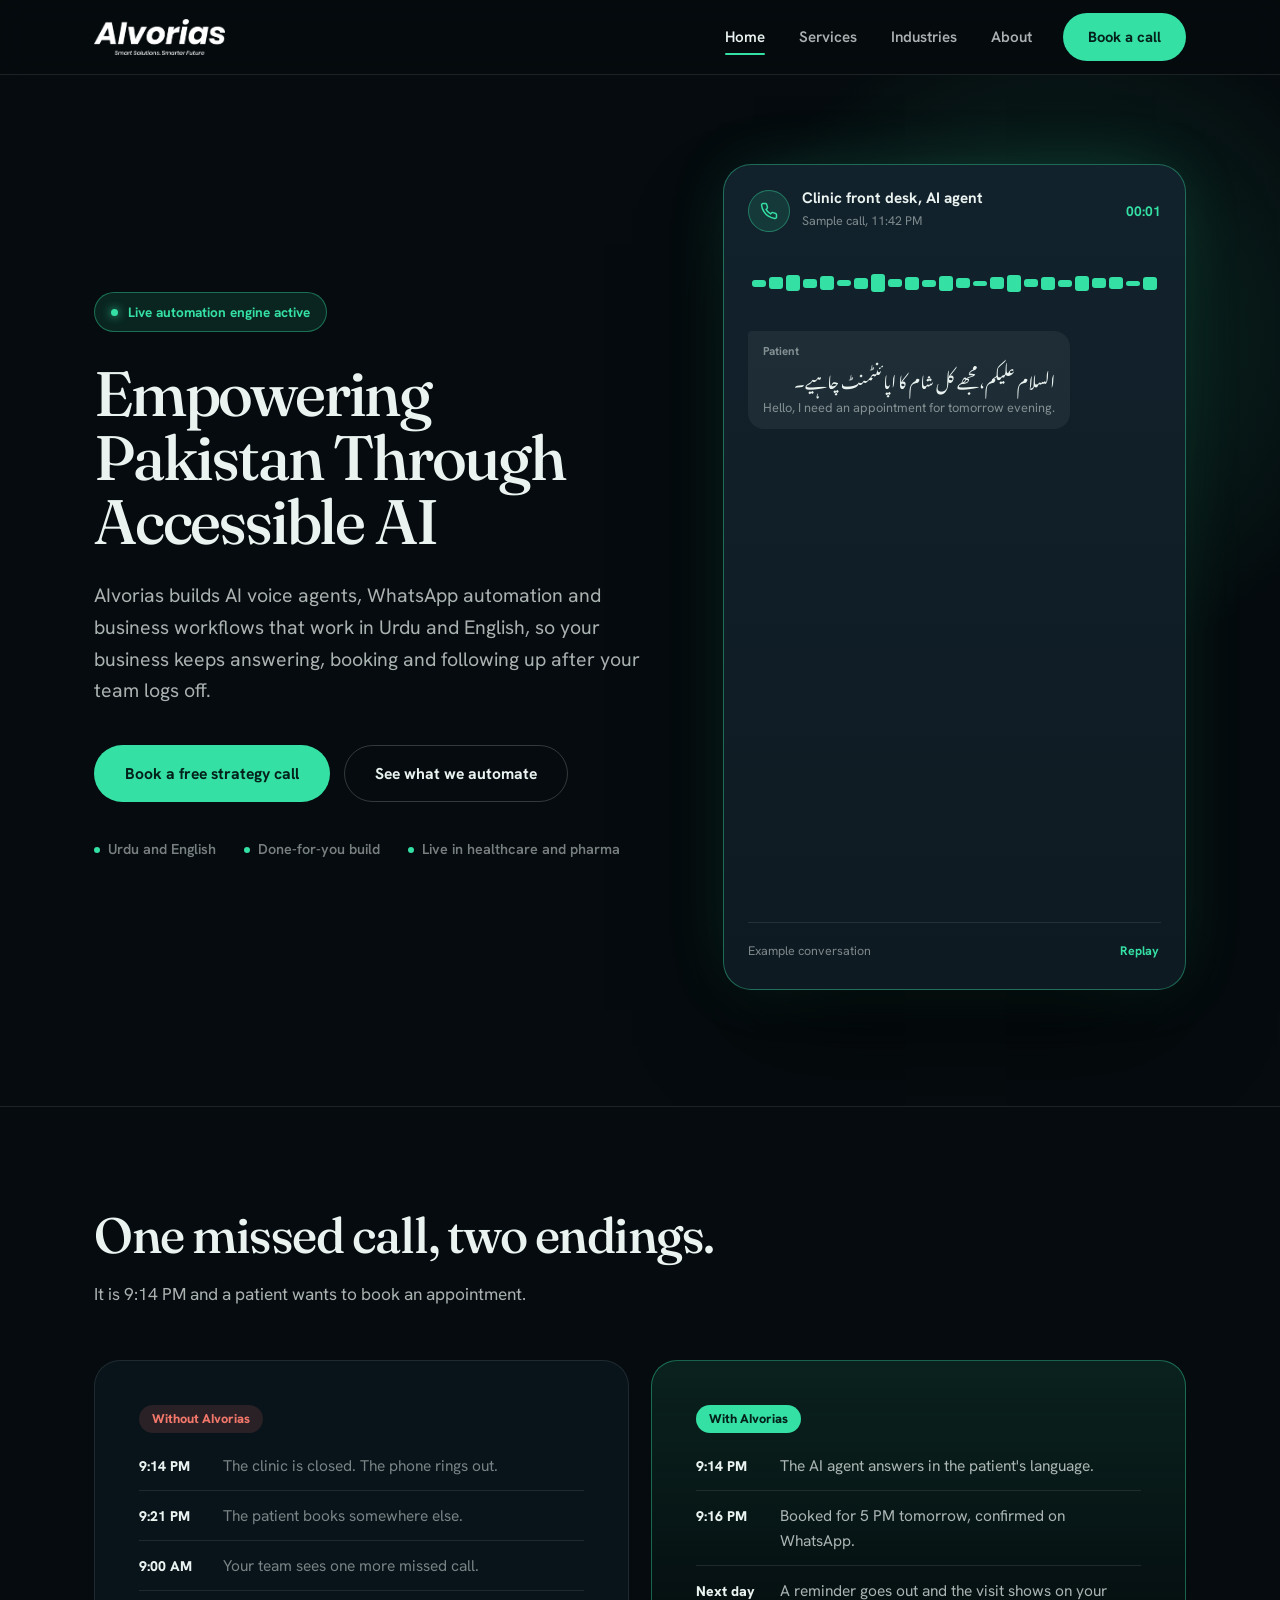
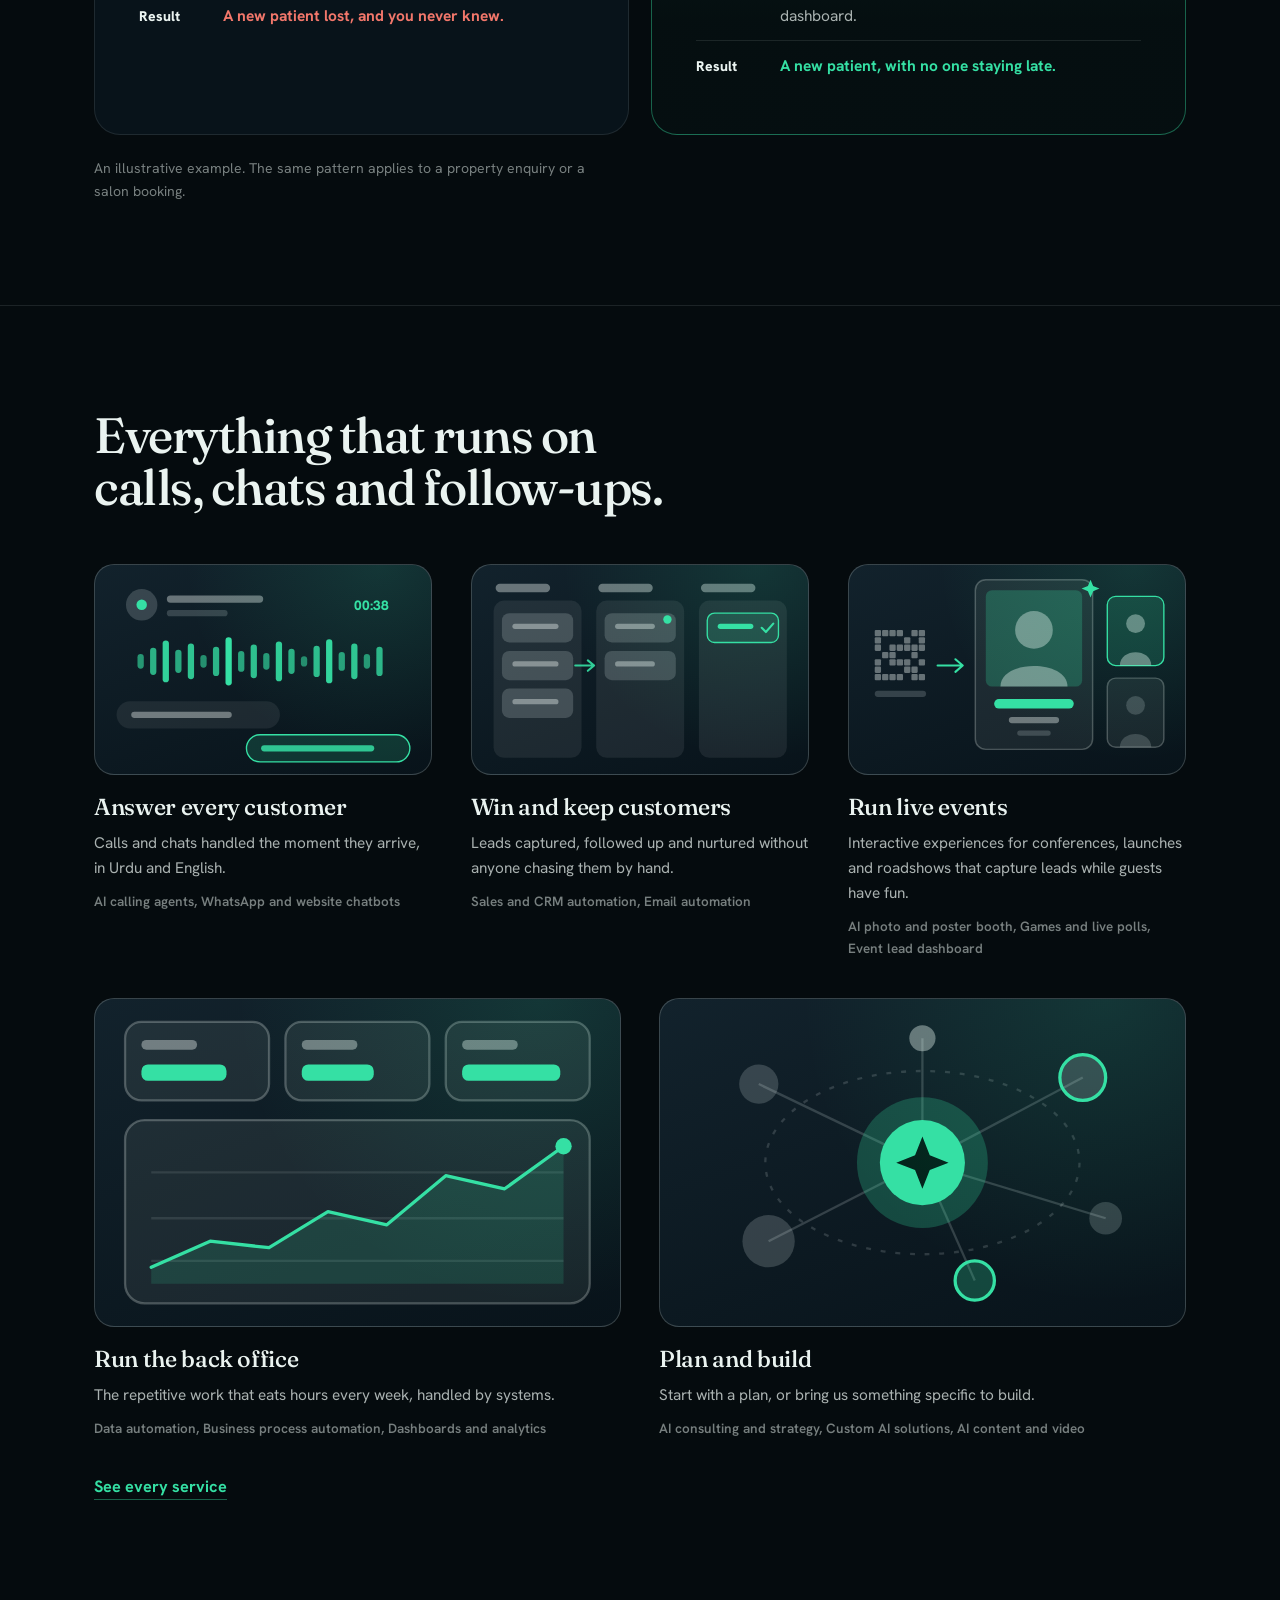
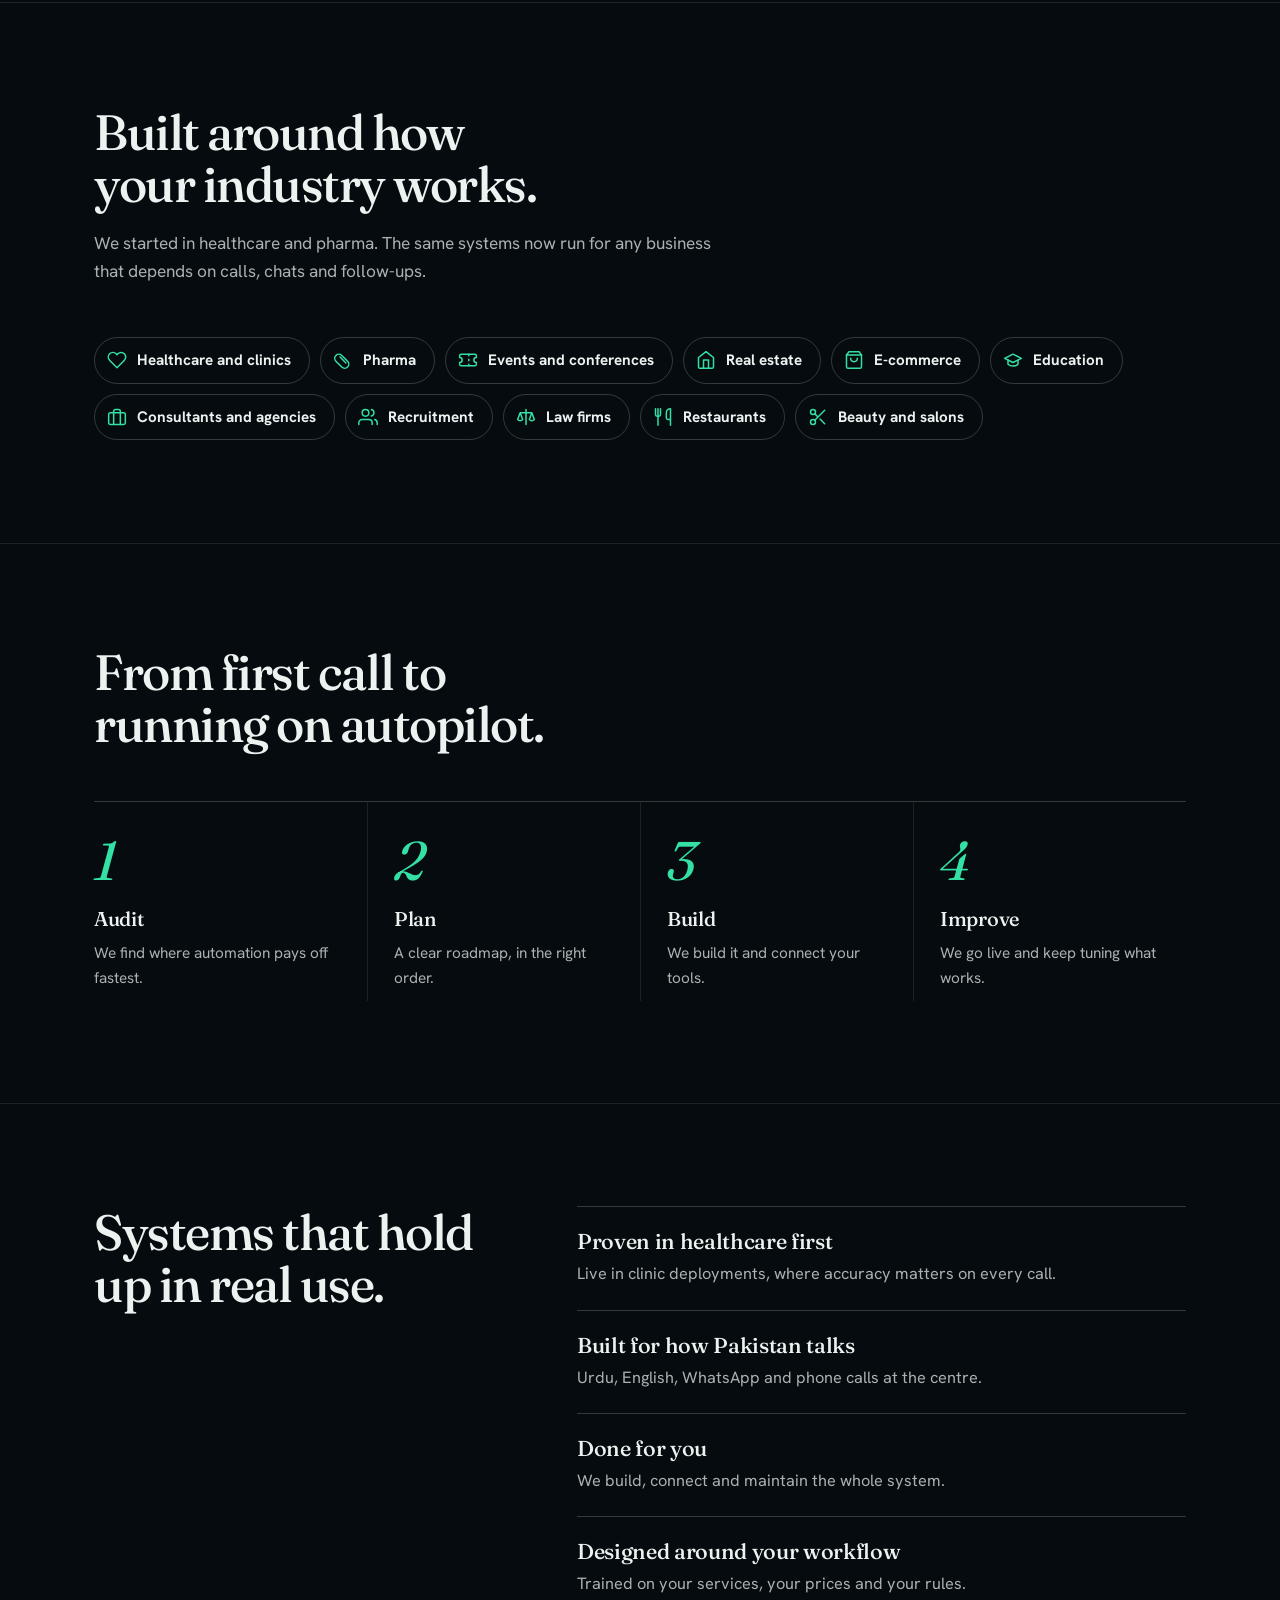
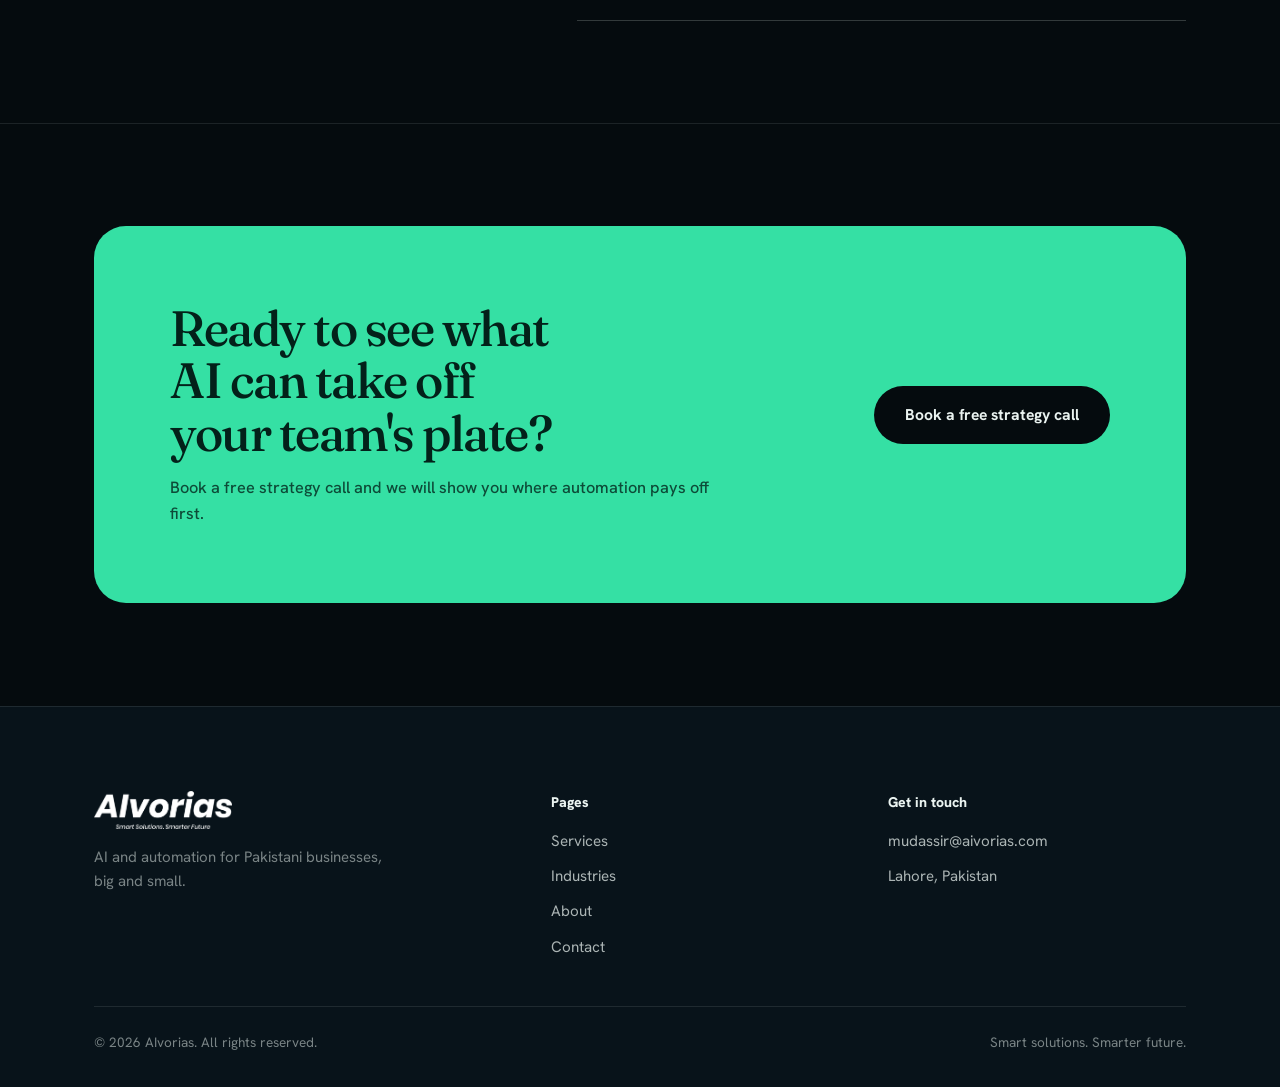
==== commit 0f1e123f: "Add visuals for every service and industry; compact mobile layout SVG mockups per service, industry " ====
--- a/index.html
+++ b/index.html
@@ -15,7 +15,7 @@
 <link rel="preconnect" href="https://fonts.googleapis.com">
 <link rel="preconnect" href="https://fonts.gstatic.com" crossorigin>
 <link rel="stylesheet" href="https://fonts.googleapis.com/css2?family=Fraunces:ital,opsz,wght@0,9..144,400..600;1,9..144,400&family=Hanken+Grotesk:wght@400;500;600;700;800&family=Noto+Nastaliq+Urdu:wght@400..600&display=swap">
-<link rel="stylesheet" href="/styles.css?v=20261111a">
+<link rel="stylesheet" href="/styles.css?v=20261111b">
 <script>try{if(sessionStorage.getItem('aiv_seen')||(window.matchMedia&&matchMedia('(prefers-reduced-motion: reduce)').matches))document.documentElement.classList.add('no-loader')}catch(e){}</script>
 </head>
 <body>
@@ -79,16 +79,15 @@
   <div class="wrap">
     <div class="section-head">
       <h2>One missed call, two endings.</h2>
-      <p>It is 9:14 PM and a patient wants to book an appointment. Here is what happens next.</p>
+      <p>It is 9:14 PM and a patient wants to book an appointment.</p>
     </div>
     <div class="story">
       <div class="story-col without">
         <h3><span class="tag">Without AIvorias</span></h3>
         <ul class="timeline">
           <li><time>9:14 PM</time><span>The clinic is closed. The phone rings out.</span></li>
-          <li><time>9:15 PM</time><span>The patient searches for the next clinic.</span></li>
-          <li><time>9:21 PM</time><span>They book somewhere else.</span></li>
-          <li><time>9:00 AM</time><span>Your team sees one more missed call in the log.</span></li>
+          <li><time>9:21 PM</time><span>The patient books somewhere else.</span></li>
+          <li><time>9:00 AM</time><span>Your team sees one more missed call.</span></li>
           <li class="result"><time>Result</time><span>A new patient lost, and you never knew.</span></li>
         </ul>
       </div>
@@ -96,14 +95,13 @@
         <h3><span class="tag">With AIvorias</span></h3>
         <ul class="timeline">
           <li><time>9:14 PM</time><span>The AI agent answers in the patient's language.</span></li>
-          <li><time>9:15 PM</time><span>It checks the doctor's schedule and offers tomorrow at 5 PM.</span></li>
-          <li><time>9:16 PM</time><span>Booked. A confirmation goes out on WhatsApp.</span></li>
-          <li><time>Next day</time><span>A reminder is sent and the visit appears on your dashboard.</span></li>
+          <li><time>9:16 PM</time><span>Booked for 5 PM tomorrow, confirmed on WhatsApp.</span></li>
+          <li><time>Next day</time><span>A reminder goes out and the visit shows on your dashboard.</span></li>
           <li class="result"><time>Result</time><span>A new patient, with no one staying late.</span></li>
         </ul>
       </div>
     </div>
-    <p class="story-note">An illustrative example. The same pattern applies to a property enquiry, an order query or a salon booking.</p>
+    <p class="story-note">An illustrative example. The same pattern applies to a property enquiry or a salon booking.</p>
   </div>
 </section>
 
@@ -111,35 +109,8 @@
   <div class="wrap">
     <div class="section-head">
       <h2>Everything that runs on calls, chats and follow-ups.</h2>
-      <p>Four areas of your business where AI takes over the repetitive work, so your team can focus on the people who need them.</p>
-    </div>
-    <div class="groups">
-      <a class="group" href="/services/#talk">
-        <div><h3>Answer every customer</h3>
-        <p>Calls and chats handled the moment they arrive, in Urdu and English.</p></div>
-        <ul><li>AI calling agents</li><li>WhatsApp chatbots</li><li>Website chatbots</li></ul>
-      </a>
-      <a class="group" href="/services/#sell">
-        <div><h3>Win and keep customers</h3>
-        <p>Leads captured, followed up and nurtured without anyone chasing them by hand.</p></div>
-        <ul><li>Sales and CRM automation</li><li>Email automation</li></ul>
-      </a>
-      <a class="group" href="/services/#events">
-        <div><h3>Run live events</h3>
-        <p>Interactive experiences for conferences and launches that capture leads while guests have fun.</p></div>
-        <ul><li>AI photo and poster booth</li><li>Games and live polls</li><li>Event lead dashboard</li></ul>
-      </a>
-      <a class="group" href="/services/#run">
-        <div><h3>Run the back office</h3>
-        <p>The repetitive work that eats hours every week, handled by systems.</p></div>
-        <ul><li>Data automation</li><li>Process automation</li><li>Dashboards</li></ul>
-      </a>
-      <a class="group" href="/services/#build">
-        <div><h3>Plan and build</h3>
-        <p>Start with a plan, or bring us something specific to build.</p></div>
-        <ul><li>AI consulting</li><li>Custom AI solutions</li><li>AI content and video</li></ul>
-      </a>
-    </div>
+    </div>
+    <div class="cap-grid"><a class="cap" href="/services/#talk"><div class="vis" aria-hidden="true"><svg viewBox="0 0 320 200" xmlns="http://www.w3.org/2000/svg"><circle class="l2" cx="44" cy="38" r="15"/><circle class="m" cx="44" cy="38" r="5"/><rect class="l3" x="68" y="29" width="92" height="7" rx="3.5"/><rect class="l2" x="68" y="43" width="58" height="6" rx="3"/><text class="vt vm" x="280" y="43" text-anchor="end" font-size="13">00:38</text><rect class="m" x="40" y="85.0" width="6" height="14" rx="3" opacity="0.62"/><rect class="m" x="52" y="79.0" width="6" height="26" rx="3" opacity="0.76"/><rect class="m" x="64" y="72.0" width="6" height="40" rx="3" opacity="0.93"/><rect class="m" x="76" y="81.0" width="6" height="22" rx="3" opacity="0.71"/><rect class="m" x="88" y="75.0" width="6" height="34" rx="3" opacity="0.86"/><rect class="m" x="100" y="86.0" width="6" height="12" rx="3" opacity="0.59"/><rect class="m" x="112" y="78.0" width="6" height="28" rx="3" opacity="0.78"/><rect class="m" x="124" y="69.0" width="6" height="46" rx="3" opacity="1.00"/><rect class="m" x="136" y="82.0" width="6" height="20" rx="3" opacity="0.69"/><rect class="m" x="148" y="76.0" width="6" height="32" rx="3" opacity="0.83"/><rect class="m" x="160" y="84.0" width="6" height="16" rx="3" opacity="0.64"/><rect class="m" x="172" y="73.0" width="6" height="38" rx="3" opacity="0.90"/><rect class="m" x="184" y="80.0" width="6" height="24" rx="3" opacity="0.74"/><rect class="m" x="196" y="87.0" width="6" height="10" rx="3" opacity="0.57"/><rect class="m" x="208" y="77.0" width="6" height="30" rx="3" opacity="0.81"/><rect class="m" x="220" y="71.0" width="6" height="42" rx="3" opacity="0.95"/><rect class="m" x="232" y="83.0" width="6" height="18" rx="3" opacity="0.67"/><rect class="m" x="244" y="75.0" width="6" height="34" rx="3" opacity="0.86"/><rect class="m" x="256" y="85.0" width="6" height="14" rx="3" opacity="0.62"/><rect class="m" x="268" y="78.0" width="6" height="28" rx="3" opacity="0.78"/><rect class="l" x="20" y="130" width="156" height="26" rx="13"/><rect class="l3" x="34" y="140" width="96" height="6" rx="3"/><rect class="mb" x="144" y="162" width="156" height="26" rx="13"/><rect class="m" x="158" y="172" width="108" height="6" rx="3" opacity=".85"/></svg></div><h3>Answer every customer</h3><p>Calls and chats handled the moment they arrive, in Urdu and English.</p><span class="names">AI calling agents, WhatsApp and website chatbots</span></a><a class="cap" href="/services/#sell"><div class="vis" aria-hidden="true"><svg viewBox="0 0 320 200" xmlns="http://www.w3.org/2000/svg"><rect class="l" x="20" y="34" width="84" height="150" rx="10"/><rect class="l3" x="22" y="18" width="52" height="8" rx="4"/><rect class="l" x="118" y="34" width="84" height="150" rx="10"/><rect class="l3" x="120" y="18" width="52" height="8" rx="4"/><rect class="l" x="216" y="34" width="84" height="150" rx="10"/><rect class="l3" x="218" y="18" width="52" height="8" rx="4"/><rect class="l2" x="28" y="46" width="68" height="28" rx="7"/><rect class="l3" x="38" y="56" width="44" height="5" rx="2.5"/><rect class="l2" x="28" y="82" width="68" height="28" rx="7"/><rect class="l3" x="38" y="92" width="44" height="5" rx="2.5"/><rect class="l2" x="28" y="118" width="68" height="28" rx="7"/><rect class="l3" x="38" y="128" width="44" height="5" rx="2.5"/><rect class="l2" x="126" y="46" width="68" height="28" rx="7"/><rect class="l3" x="136" y="56" width="38" height="5" rx="2.5"/><rect class="l2" x="126" y="82" width="68" height="28" rx="7"/><rect class="l3" x="136" y="92" width="38" height="5" rx="2.5"/><circle class="m" cx="186" cy="52" r="4"/><rect class="mb" x="224" y="46" width="68" height="28" rx="7"/><rect class="m" x="234" y="56" width="34" height="5" rx="2.5"/><path class="ms" d="M276 60l4 4 7-8"/><path class="ms" d="M98 96h18m-6-5l6 5-6 5" opacity=".9"/></svg></div><h3>Win and keep customers</h3><p>Leads captured, followed up and nurtured without anyone chasing them by hand.</p><span class="names">Sales and CRM automation, Email automation</span></a><a class="cap" href="/services/#events"><div class="vis" aria-hidden="true"><svg viewBox="0 0 320 200" xmlns="http://www.w3.org/2000/svg"><rect class="l3" x="24" y="62" width="6" height="6" rx="1"/><rect class="l3" x="31" y="62" width="6" height="6" rx="1"/><rect class="l3" x="38" y="62" width="6" height="6" rx="1"/><rect class="l3" x="45" y="62" width="6" height="6" rx="1"/><rect class="l3" x="59" y="62" width="6" height="6" rx="1"/><rect class="l3" x="66" y="62" width="6" height="6" rx="1"/><rect class="l3" x="24" y="69" width="6" height="6" rx="1"/><rect class="l3" x="52" y="69" width="6" height="6" rx="1"/><rect class="l3" x="66" y="69" width="6" height="6" rx="1"/><rect class="l3" x="24" y="76" width="6" height="6" rx="1"/><rect class="l3" x="38" y="76" width="6" height="6" rx="1"/><rect class="l3" x="45" y="76" width="6" height="6" rx="1"/><rect class="l3" x="52" y="76" width="6" height="6" rx="1"/><rect class="l3" x="59" y="76" width="6" height="6" rx="1"/><rect class="l3" x="66" y="76" width="6" height="6" rx="1"/><rect class="l3" x="31" y="83" width="6" height="6" rx="1"/><rect class="l3" x="38" y="83" width="6" height="6" rx="1"/><rect class="l3" x="59" y="83" width="6" height="6" rx="1"/><rect class="l3" x="24" y="90" width="6" height="6" rx="1"/><rect class="l3" x="38" y="90" width="6" height="6" rx="1"/><rect class="l3" x="45" y="90" width="6" height="6" rx="1"/><rect class="l3" x="52" y="90" width="6" height="6" rx="1"/><rect class="l3" x="66" y="90" width="6" height="6" rx="1"/><rect class="l3" x="24" y="97" width="6" height="6" rx="1"/><rect class="l3" x="52" y="97" width="6" height="6" rx="1"/><rect class="l3" x="59" y="97" width="6" height="6" rx="1"/><rect class="l3" x="24" y="104" width="6" height="6" rx="1"/><rect class="l3" x="31" y="104" width="6" height="6" rx="1"/><rect class="l3" x="38" y="104" width="6" height="6" rx="1"/><rect class="l3" x="45" y="104" width="6" height="6" rx="1"/><rect class="l3" x="59" y="104" width="6" height="6" rx="1"/><rect class="l3" x="66" y="104" width="6" height="6" rx="1"/><rect class="l2" x="24" y="120" width="49" height="6" rx="3"/><path class="ms" d="M84 96h24m-7-6l7 6-7 6"/><rect class="l ls" x="120" y="14" width="112" height="162" rx="10"/><rect class="mo" x="130" y="24" width="92" height="92" rx="6"/><circle class="l3" cx="176" cy="62" r="18"/><path class="l3" d="M144 116C144 90 208 90 208 116Z"/><rect class="m" x="138" y="128" width="76" height="9" rx="4.5"/><rect class="l3" x="152" y="145" width="48" height="6" rx="3"/><rect class="l2" x="160" y="158" width="32" height="5" rx="2.5"/><rect class="mb" x="246" y="30" width="54" height="66" rx="8"/><circle class="l3" cx="273" cy="56" r="9"/><path class="l3" d="M258 96c0-17 30-17 30 0z"/><rect class="l ls" x="246" y="108" width="54" height="66" rx="8"/><circle class="l2" cx="273" cy="134" r="9"/><path class="l2" d="M258 174c0-17 30-17 30 0z"/><path class="m" d="M230 14l2.5 6 6 2.5-6 2.5-2.5 6-2.5-6-6-2.5 6-2.5z"/></svg></div><h3>Run live events</h3><p>Interactive experiences for conferences, launches and roadshows that capture leads while guests have fun.</p><span class="names">AI photo and poster booth, Games and live polls, Event lead dashboard</span></a><a class="cap" href="/services/#run"><div class="vis" aria-hidden="true"><svg viewBox="0 0 320 200" xmlns="http://www.w3.org/2000/svg"><rect class="l ls" x="18" y="14" width="88" height="48" rx="10"/><rect class="l3" x="28" y="25" width="34" height="6" rx="3"/><rect class="m" x="28" y="40" width="52" height="10" rx="4"/><rect class="l ls" x="116" y="14" width="88" height="48" rx="10"/><rect class="l3" x="126" y="25" width="34" height="6" rx="3"/><rect class="m" x="126" y="40" width="44" height="10" rx="4"/><rect class="l ls" x="214" y="14" width="88" height="48" rx="10"/><rect class="l3" x="224" y="25" width="34" height="6" rx="3"/><rect class="m" x="224" y="40" width="60" height="10" rx="4"/><rect class="l ls" x="18" y="74" width="284" height="112" rx="12"/><path class="ls" d="M34 106H286M34 134H286M34 160H286" opacity=".4"/><path d="M34 164L70 148 106 152 142 130 178 138 214 108 250 116 286 90V174H34Z" fill="rgba(53,224,164,.14)"/><path class="ms" stroke-width="2.5" d="M34 164L70 148 106 152 142 130 178 138 214 108 250 116 286 90"/><circle class="m" cx="286" cy="90" r="5"/></svg></div><h3>Run the back office</h3><p>The repetitive work that eats hours every week, handled by systems.</p><span class="names">Data automation, Business process automation, Dashboards and analytics</span></a><a class="cap" href="/services/#build"><div class="vis" aria-hidden="true"><svg viewBox="0 0 320 200" xmlns="http://www.w3.org/2000/svg"><ellipse class="ls" cx="160" cy="100" rx="96" ry="56" stroke-dasharray="3 6" opacity=".6"/><path class="ls" d="M160 100L60 52" opacity=".7"/><path class="ls" d="M160 100L258 48" opacity=".7"/><path class="ls" d="M160 100L272 134" opacity=".7"/><path class="ls" d="M160 100L192 172" opacity=".7"/><path class="ls" d="M160 100L66 148" opacity=".7"/><path class="ls" d="M160 100L160 24" opacity=".7"/><circle class="l2" cx="60" cy="52" r="12"/><circle class="l2" cx="258" cy="48" r="14"/><circle class="l2" cx="272" cy="134" r="10"/><circle class="mo" cx="192" cy="172" r="12"/><circle class="l2" cx="66" cy="148" r="16"/><circle class="l3" cx="160" cy="24" r="8"/><circle class="ms" cx="258" cy="48" r="14"/><circle class="ms" cx="192" cy="172" r="12"/><circle class="mo" cx="160" cy="100" r="40"/><circle class="m" cx="160" cy="100" r="26"/><path class="vdk-f" d="M160 84l4.5 11.5L176 100l-11.5 4.5L160 116l-4.5-11.5L144 100l11.5-4.5z"/></svg></div><h3>Plan and build</h3><p>Start with a plan, or bring us something specific to build.</p><span class="names">AI consulting and strategy, Custom AI solutions, AI content and video</span></a></div>
     <p class="more"><a class="text-link" href="/services/">See every service</a></p>
   </div>
 </section>
@@ -150,19 +121,7 @@
       <h2>Built around how your industry works.</h2>
       <p>We started in healthcare and pharma. The same systems now run for any business that depends on calls, chats and follow-ups.</p>
     </div>
-    <div class="industry-list">
-      <a href="/industries/#healthcare">Healthcare and clinics</a>
-      <a href="/industries/#pharma">Pharma</a>
-      <a href="/industries/#events">Events and conferences</a>
-      <a href="/industries/#real-estate">Real estate</a>
-      <a href="/industries/#ecommerce">E-commerce</a>
-      <a href="/industries/#education">Education</a>
-      <a href="/industries/#consultants">Consultants</a>
-      <a href="/industries/#recruitment">Recruitment</a>
-      <a href="/industries/#legal">Law firms</a>
-      <a href="/industries/#restaurants">Restaurants</a>
-      <a href="/industries/#beauty">Beauty and salons</a>
-    </div>
+    <div class="pills"><a class="pill" href="/industries/#healthcare"><svg viewBox="0 0 24 24" aria-hidden="true"><path d="M20.8 4.6a5.5 5.5 0 0 0-7.8 0L12 5.7l-1-1.1a5.5 5.5 0 0 0-7.8 7.8l1 1.1L12 21.2l7.8-7.7 1-1.1a5.5 5.5 0 0 0 0-7.8z"/></svg>Healthcare and clinics</a><a class="pill" href="/industries/#pharma"><svg viewBox="0 0 24 24" aria-hidden="true"><path d="M10.5 20.5l-7-7a4.95 4.95 0 0 1 7-7l7 7a4.95 4.95 0 0 1-7 7z"/><path d="M8.5 8.5l7 7"/></svg>Pharma</a><a class="pill" href="/industries/#events"><svg viewBox="0 0 24 24" aria-hidden="true"><path d="M2 9a3 3 0 0 1 0 6v2a2 2 0 0 0 2 2h16a2 2 0 0 0 2-2v-2a3 3 0 0 1 0-6V7a2 2 0 0 0-2-2H4a2 2 0 0 0-2 2z"/><path d="M13 5v2M13 11v2M13 17v2"/></svg>Events and conferences</a><a class="pill" href="/industries/#real-estate"><svg viewBox="0 0 24 24" aria-hidden="true"><path d="M3 9l9-7 9 7v11a2 2 0 0 1-2 2H5a2 2 0 0 1-2-2z"/><path d="M9 22V12h6v10"/></svg>Real estate</a><a class="pill" href="/industries/#ecommerce"><svg viewBox="0 0 24 24" aria-hidden="true"><path d="M6 2L3 6v14a2 2 0 0 0 2 2h14a2 2 0 0 0 2-2V6l-3-4z"/><path d="M3 6h18"/><path d="M16 10a4 4 0 0 1-8 0"/></svg>E-commerce</a><a class="pill" href="/industries/#education"><svg viewBox="0 0 24 24" aria-hidden="true"><path d="M22 10L12 5 2 10l10 5z"/><path d="M6 12v5c3 3 9 3 12 0v-5"/></svg>Education</a><a class="pill" href="/industries/#consultants"><svg viewBox="0 0 24 24" aria-hidden="true"><rect x="2" y="7" width="20" height="14" rx="2"/><path d="M16 21V5a2 2 0 0 0-2-2h-4a2 2 0 0 0-2 2v16"/></svg>Consultants and agencies</a><a class="pill" href="/industries/#recruitment"><svg viewBox="0 0 24 24" aria-hidden="true"><path d="M17 21v-2a4 4 0 0 0-4-4H5a4 4 0 0 0-4 4v2"/><circle cx="9" cy="7" r="4"/><path d="M23 21v-2a4 4 0 0 0-3-3.9M16 3.1a4 4 0 0 1 0 7.8"/></svg>Recruitment</a><a class="pill" href="/industries/#legal"><svg viewBox="0 0 24 24" aria-hidden="true"><path d="M12 3v18M5 7h14M5 7l-3 8a4 4 0 0 0 6 0zM19 7l-3 8a4 4 0 0 0 6 0z"/></svg>Law firms</a><a class="pill" href="/industries/#restaurants"><svg viewBox="0 0 24 24" aria-hidden="true"><path d="M3 2v7a2 2 0 0 0 2 2h2a2 2 0 0 0 2-2V2M6 2v20M21 15V2a5 5 0 0 0-5 5v6a2 2 0 0 0 2 2h3zm0 0v7"/></svg>Restaurants</a><a class="pill" href="/industries/#beauty"><svg viewBox="0 0 24 24" aria-hidden="true"><circle cx="6" cy="6" r="3"/><circle cx="6" cy="18" r="3"/><path d="M20 4L8.1 15.9M14.5 14.5L20 20M8.1 8.1L12 12"/></svg>Beauty and salons</a></div>
   </div>
 </section>
 
@@ -172,10 +131,10 @@
       <h2>From first call to running on autopilot.</h2>
     </div>
     <div class="steps">
-      <div class="step"><span class="step-num">1</span><h3>Audit</h3><p>We map your calls, chats and manual tasks to find where automation pays off fastest.</p></div>
-      <div class="step"><span class="step-num">2</span><h3>Plan</h3><p>You get a clear roadmap: which agents and automations, in what order.</p></div>
-      <div class="step"><span class="step-num">3</span><h3>Build</h3><p>We design, train and connect everything to the tools you already use.</p></div>
-      <div class="step"><span class="step-num">4</span><h3>Launch and improve</h3><p>We go live, watch real conversations and keep tuning what works.</p></div>
+      <div class="step"><span class="step-num">1</span><h3>Audit</h3><p>We find where automation pays off fastest.</p></div>
+      <div class="step"><span class="step-num">2</span><h3>Plan</h3><p>A clear roadmap, in the right order.</p></div>
+      <div class="step"><span class="step-num">3</span><h3>Build</h3><p>We build it and connect your tools.</p></div>
+      <div class="step"><span class="step-num">4</span><h3>Improve</h3><p>We go live and keep tuning what works.</p></div>
     </div>
   </div>
 </section>
@@ -186,10 +145,10 @@
       <h2>Systems that hold up in real use.</h2>
     </div>
     <ul class="why-list">
-      <li><h3>Proven in healthcare first</h3><p>Our agents run in live clinic deployments, where accuracy and tone matter every single call.</p></li>
-      <li><h3>Built for how Pakistan talks</h3><p>Urdu and English handled naturally, with WhatsApp and phone calls at the centre, not as an afterthought.</p></li>
-      <li><h3>Done for you</h3><p>You do not need a technical team. We build, connect and maintain the whole system.</p></li>
-      <li><h3>Designed around your workflow</h3><p>No copy-paste bots. Every agent is trained on your services, your prices and your rules.</p></li>
+      <li><h3>Proven in healthcare first</h3><p>Live in clinic deployments, where accuracy matters on every call.</p></li>
+      <li><h3>Built for how Pakistan talks</h3><p>Urdu, English, WhatsApp and phone calls at the centre.</p></li>
+      <li><h3>Done for you</h3><p>We build, connect and maintain the whole system.</p></li>
+      <li><h3>Designed around your workflow</h3><p>Trained on your services, your prices and your rules.</p></li>
     </ul>
   </div>
 </section>
@@ -236,6 +195,6 @@
     </div>
   </div>
 </footer>
-<script src="/main.js?v=20261111a" defer></script>
+<script src="/main.js?v=20261111b" defer></script>
 </body>
 </html>
--- a/styles.css
+++ b/styles.css
@@ -39,7 +39,7 @@
 
 h1,h2,h3{text-wrap:balance;font-family:var(--display);font-weight:500;letter-spacing:-.025em;line-height:1.05;color:var(--text);font-optical-sizing:auto}
 h1{font-size:clamp(2.7rem,5.8vw,4.6rem);letter-spacing:-.035em}
-h2{font-size:clamp(2rem,4vw,3.2rem);letter-spacing:-.03em}
+h2{font-size:clamp(1.8rem,4vw,3.1rem);letter-spacing:-.03em}
 h3{font-size:1.25rem;letter-spacing:-.015em;line-height:1.2}
 p{max-width:62ch}
 .lead{font-size:clamp(1.06rem,1.6vw,1.22rem);color:var(--dim);max-width:54ch}
@@ -128,9 +128,9 @@
 
 /* ---------- Page scaffolding ---------- */
 main{padding-top:74px}
-section{padding:clamp(76px,10vw,128px) 0}
+section{padding:clamp(52px,8vw,112px) 0}
 .rule-top{border-top:1px solid var(--line)}
-.section-head{margin-bottom:clamp(38px,5vw,64px);max-width:760px}
+.section-head{margin-bottom:clamp(26px,4vw,52px);max-width:760px}
 .section-head p{margin-top:20px;color:var(--dim);font-size:1.08rem}
 
 /* ---------- Hero (home) ---------- */
@@ -206,16 +206,16 @@
 
 /* ---------- Missed-call story ---------- */
 .story{display:grid;grid-template-columns:1fr 1fr;gap:clamp(14px,2vw,22px)}
-.story-col{padding:clamp(26px,4vw,46px);border-radius:26px;border:1px solid var(--line)}
+.story-col{padding:clamp(22px,4vw,44px);border-radius:26px;border:1px solid var(--line)}
 .story-col.without{background:var(--ink-2)}
 .story-col.without .timeline li{color:var(--faint)}
 .story-col.with{border-color:var(--mint-line);background:linear-gradient(180deg,rgba(53,224,164,.11),rgba(53,224,164,.02) 70%)}
-.story-col h3{margin-bottom:28px;display:flex;align-items:center;gap:12px;font-size:1.5rem}
+.story-col h3{margin-bottom:20px;display:flex;align-items:center;gap:12px;font-size:1.5rem}
 .story-col h3 .tag{font-family:var(--body);font-size:.8rem;font-weight:800;padding:6px 13px;border-radius:100px;letter-spacing:0}
 .story-col.without h3 .tag{background:rgba(242,119,107,.14);color:var(--danger)}
 .story-col.with h3 .tag{background:var(--mint);color:var(--on-mint)}
 .timeline{display:flex;flex-direction:column;gap:0}
-.timeline li{display:grid;grid-template-columns:78px 1fr;gap:14px;padding:14px 0;border-top:1px solid var(--line);font-size:.97rem;color:var(--dim)}
+.timeline li{display:grid;grid-template-columns:72px 1fr;gap:12px;padding:12px 0;border-top:1px solid var(--line);font-size:.97rem;color:var(--dim)}
 .timeline li:first-child{border-top:0;padding-top:0}
 .timeline time{font-variant-numeric:tabular-nums;font-weight:800;color:var(--text);font-size:.88rem;padding-top:2px}
 .timeline li.result{color:var(--text);font-weight:700}
@@ -224,34 +224,45 @@
 .story-note{margin-top:22px;font-size:.88rem;color:var(--faint)}
 @media(max-width:820px){.story{grid-template-columns:1fr}}
 
-/* ---------- Capability rows (home) ---------- */
-.groups{border-top:1px solid var(--line-strong)}
-.group{
-  display:grid;grid-template-columns:1fr 1fr;gap:clamp(20px,5vw,80px);align-items:start;
-  padding:clamp(28px,4vw,44px) 0;border-bottom:1px solid var(--line-strong);
-  transition:background .25s ease,padding .25s ease;
-}
-.group h3{font-size:clamp(1.6rem,2.8vw,2.3rem);letter-spacing:-.025em;transition:color .2s ease}
-.group p{color:var(--dim);margin-top:12px;font-size:1rem}
-.group ul{display:flex;flex-direction:column}
-.group li{padding:11px 0;border-top:1px solid var(--line);font-weight:600;color:var(--text);font-size:.98rem}
-.group li:first-child{border-top:0;padding-top:4px}
-.group:hover h3{color:var(--mint)}
-.more{margin-top:38px}
+/* ---------- Visuals ---------- */
+.vis{position:relative;aspect-ratio:16/10;border-radius:20px;overflow:hidden;background:linear-gradient(160deg,var(--panel-2),var(--ink-2));border:1px solid var(--line-strong)}
+.vis::after{content:'';position:absolute;inset:0;pointer-events:none;background:radial-gradient(circle at 85% 0%,rgba(53,224,164,.13),transparent 55%)}
+.vis svg{position:absolute;inset:0;width:100%;height:100%;display:block}
+.vis text{font-family:var(--body);font-weight:800}
+.vis .m{fill:var(--mint)}.vis .mo{fill:rgba(53,224,164,.24)}
+.vis .mb{fill:rgba(53,224,164,.16);stroke:var(--mint);stroke-width:1.3}
+.vis .ms{fill:none;stroke:var(--mint);stroke-width:2;stroke-linecap:round;stroke-linejoin:round}
+.vis .l{fill:rgba(234,243,240,.08)}.vis .l2{fill:rgba(234,243,240,.18)}.vis .l3{fill:rgba(234,243,240,.40)}
+.vis .ls{fill:none;stroke:rgba(234,243,240,.26);stroke-width:1.4}
+.vis .l.ls{fill:rgba(234,243,240,.07)}
+.vis .bgc{fill:var(--ink);stroke:var(--mint);stroke-width:2}
+.vis .vt{fill:var(--text)}.vis .vm{fill:var(--mint)}.vis .vd{fill:var(--on-mint)}
+.vis .vdk{fill:none;stroke:var(--on-mint);stroke-width:2.6;stroke-linecap:round;stroke-linejoin:round}
+.vis .vdk-f{fill:var(--on-mint)}
+
+/* Carousel rail: a grid on desktop, a swipeable row on phones */
+.cap-grid{display:grid;grid-template-columns:repeat(6,1fr);gap:clamp(22px,3vw,40px)}
+.cap{grid-column:span 2;display:flex;flex-direction:column;gap:14px}
+.cap:nth-child(n+4){grid-column:span 3}
+.cap h3{font-size:1.45rem;transition:color .2s ease;margin-top:4px}
+.cap p{color:var(--dim);font-size:.96rem;margin-top:-4px}
+.cap .names{font-size:.84rem;color:var(--faint);font-weight:600;margin-top:-4px}
+.cap:hover h3{color:var(--mint)}
+.more{margin-top:34px}
 .text-link{font-weight:700;color:var(--mint);border-bottom:1px solid var(--mint-line);padding-bottom:2px;transition:border-color .15s ease}
 .text-link:hover{border-color:var(--mint)}
-@media(max-width:760px){.group{grid-template-columns:1fr;gap:16px}}
-
-/* ---------- Industries list (home) ---------- */
-.industry-list{display:grid;grid-template-columns:repeat(2,1fr);column-gap:clamp(24px,6vw,90px);border-top:1px solid var(--line-strong)}
-.industry-list a{
-  display:flex;align-items:baseline;justify-content:space-between;gap:12px;
-  padding:18px 0;border-bottom:1px solid var(--line-strong);
-  font-family:var(--display);font-weight:500;font-size:clamp(1.25rem,2.1vw,1.65rem);letter-spacing:-.02em;color:var(--dim);
-  transition:color .18s ease,padding-left .22s ease;
-}
-.industry-list a:hover{color:var(--mint);padding-left:10px}
-@media(max-width:700px){.industry-list{grid-template-columns:1fr}}
+@media(max-width:860px){
+  .cap-grid,.svc-grid{display:flex;overflow-x:auto;scroll-snap-type:x mandatory;gap:14px;margin:0 calc(var(--gutter)*-1);padding:0 var(--gutter) 6px;scrollbar-width:none;-webkit-overflow-scrolling:touch}
+  .cap-grid::-webkit-scrollbar,.svc-grid::-webkit-scrollbar{display:none}
+  .cap,.svc-card{flex:0 0 min(82%,330px);scroll-snap-align:start}
+  .cap:nth-child(n+4){grid-column:auto}
+}
+
+/* ---------- Industry pills (home) ---------- */
+.pills{display:flex;flex-wrap:wrap;gap:10px}
+.pill{display:inline-flex;align-items:center;gap:10px;padding:10px 18px 10px 12px;border:1px solid var(--line-strong);border-radius:100px;font-weight:700;font-size:.95rem;color:var(--text);transition:border-color .15s ease,background .15s ease}
+.pill svg{width:20px;height:20px;stroke:var(--mint);fill:none;stroke-width:1.8;stroke-linecap:round;stroke-linejoin:round;flex:none}
+.pill:hover{border-color:var(--mint-line);background:var(--mint-soft)}
 
 /* ---------- Process ---------- */
 .steps{display:grid;grid-template-columns:repeat(4,1fr);gap:0;border-top:1px solid var(--line-strong)}
@@ -268,18 +279,17 @@
   .step:nth-child(n+3){border-top:1px solid var(--line)}
 }
 @media(max-width:560px){
-  .steps{grid-template-columns:1fr}
-  .step:nth-child(even){padding-left:0;border-left:0}
-  .step + .step{border-top:1px solid var(--line)}
+  .step{padding:20px 14px 20px 0}.step:nth-child(even){padding-left:14px}
+  .step-num{font-size:2.4rem;margin-bottom:10px}.step h3{font-size:1.1rem}.step p{font-size:.88rem}
 }
 
 /* ---------- Why (statement list) ---------- */
 .why{display:grid;grid-template-columns:.8fr 1.2fr;gap:clamp(30px,6vw,90px);align-items:start}
 .why > div{position:sticky;top:120px}
 .why-list{display:flex;flex-direction:column}
-.why-list li{padding:28px 0;border-top:1px solid var(--line-strong)}
+.why-list li{padding:22px 0;border-top:1px solid var(--line-strong)}
 .why-list li:last-child{border-bottom:1px solid var(--line-strong)}
-.why-list h3{margin-bottom:8px;font-size:1.45rem}
+.why-list h3{margin-bottom:6px;font-size:1.35rem}
 .why-list p{color:var(--dim)}
 @media(max-width:820px){.why{grid-template-columns:1fr}.why > div{position:static}}
 
@@ -296,47 +306,55 @@
 .cta-band .btn-primary:hover{box-shadow:0 12px 32px rgba(3,33,26,.35)}
 
 /* ---------- Inner page hero ---------- */
-.page-hero{padding:clamp(56px,8vw,100px) 0 clamp(36px,5vw,64px);position:relative}
-.page-hero h1{font-size:clamp(2.5rem,5.6vw,4.3rem);max-width:15ch;margin-bottom:24px}
+.page-hero{padding:clamp(40px,7vw,92px) 0 clamp(26px,4vw,56px);position:relative}
+.page-hero h1{font-size:clamp(2.2rem,5.6vw,4.2rem);max-width:15ch;margin-bottom:24px}
 .crumbs{display:flex;gap:8px;font-size:.86rem;color:var(--faint);font-weight:600;margin-bottom:24px}
 .crumbs a:hover{color:var(--mint)}
 
 /* ---------- Services page ---------- */
-.subnav{
-  position:sticky;top:74px;z-index:50;background:rgba(5,11,14,.92);backdrop-filter:blur(12px);-webkit-backdrop-filter:blur(12px);
-  border-top:1px solid var(--line);border-bottom:1px solid var(--line);
-}
+.subnav{position:sticky;top:74px;z-index:50;background:rgba(5,11,14,.92);backdrop-filter:blur(12px);-webkit-backdrop-filter:blur(12px);border-top:1px solid var(--line);border-bottom:1px solid var(--line)}
 .subnav .wrap{display:flex;gap:8px;overflow-x:auto;padding-top:12px;padding-bottom:12px;scrollbar-width:none}
 .subnav .wrap::-webkit-scrollbar{display:none}
 .subnav a{flex:none;padding:8px 18px;border-radius:100px;font-size:.88rem;font-weight:700;color:var(--dim);border:1px solid var(--line-strong);transition:all .15s ease}
 .subnav a:hover{color:var(--text);border-color:var(--mint-line);background:var(--mint-soft)}
-.svc-group{display:grid;grid-template-columns:.7fr 1.3fr;gap:clamp(28px,6vw,90px);padding:clamp(56px,8vw,100px) 0;border-bottom:1px solid var(--line);scroll-margin-top:140px}
-.svc-group:last-of-type{border-bottom:0}
-.svc-aside{position:sticky;top:160px;align-self:start}
-.svc-aside h2{font-size:clamp(1.9rem,3.2vw,2.7rem);margin-bottom:14px}
-.svc-aside p{color:var(--dim)}
-.svc{padding:0 0 46px}
-.svc + .svc{padding-top:46px;border-top:1px solid var(--line)}
-.svc:last-child{padding-bottom:0}
-.svc h3{font-size:1.7rem;margin-bottom:12px}
-.svc > p{color:var(--dim);margin-bottom:22px}
+.grp{padding:clamp(40px,6vw,80px) 0;border-bottom:1px solid var(--line);scroll-margin-top:130px}
+.grp:last-child{border-bottom:0}
+.grp-head{display:flex;justify-content:space-between;align-items:flex-end;gap:12px 40px;flex-wrap:wrap;margin-bottom:clamp(20px,3vw,34px)}
+.grp-head h2{font-size:clamp(1.7rem,3vw,2.5rem)}
+.grp-head p{color:var(--dim);max-width:46ch;font-size:.98rem}
+.svc-grid{display:grid;gap:clamp(22px,3vw,40px);align-items:start}
+.svc-grid.n2{grid-template-columns:repeat(2,1fr)}.svc-grid.n3{grid-template-columns:repeat(3,1fr)}
+.svc-card{display:flex;flex-direction:column;gap:14px}
+.svc-card h3{font-size:1.4rem;margin-top:4px}
+.svc-card > p{color:var(--dim);font-size:.96rem;margin-top:-4px}
+.svc-more{border-top:1px solid var(--line);padding-top:12px}
+.svc-more summary{list-style:none;cursor:pointer;display:flex;justify-content:space-between;align-items:center;font-weight:700;font-size:.9rem;color:var(--mint)}
+.svc-more summary::-webkit-details-marker{display:none}
+.svc-more summary::after{content:'+';font-size:1.4rem;line-height:1;transition:transform .2s ease}
+.svc-more[open] summary::after{transform:rotate(45deg)}
 .ticks{display:grid;grid-template-columns:1fr 1fr;gap:10px 28px;margin-bottom:24px}
-.ticks li{position:relative;padding-left:24px;font-size:.96rem;color:var(--text)}
+.svc-more .ticks{grid-template-columns:1fr;gap:9px;margin:16px 0 16px}
+.ticks li{position:relative;padding-left:24px;font-size:.94rem;color:var(--text)}
 .ticks li::before{content:'';position:absolute;left:0;top:.42em;width:12px;height:7px;border-left:2px solid var(--mint);border-bottom:2px solid var(--mint);transform:rotate(-45deg) translateY(-2px)}
-.example{border-left:2px solid var(--mint);padding:4px 0 4px 18px;color:var(--dim);font-size:.95rem;max-width:58ch}
+.example{border-left:2px solid var(--mint);padding:4px 0 4px 16px;color:var(--dim);font-size:.92rem;max-width:58ch}
 .example b{color:var(--text)}
-@media(max-width:860px){
-  .svc-group{grid-template-columns:1fr}
-  .svc-aside{position:static}
-  .ticks{grid-template-columns:1fr}
-}
+@media(max-width:860px){.svc-grid.n2,.svc-grid.n3{grid-template-columns:none}.grp-head{flex-direction:column;align-items:flex-start}}
 
 /* ---------- Industries page ---------- */
-.ind{display:grid;grid-template-columns:.7fr 1.3fr;gap:clamp(24px,5vw,80px);padding:clamp(36px,5vw,56px) 0;border-top:1px solid var(--line-strong);scroll-margin-top:100px}
-.ind:last-of-type{border-bottom:1px solid var(--line-strong)}
-.ind h2{font-size:clamp(1.7rem,2.9vw,2.3rem)}
-.ind > div > p{color:var(--dim);margin-bottom:18px}
-@media(max-width:760px){.ind{grid-template-columns:1fr}}
+.ind-grid{display:grid;grid-template-columns:repeat(3,1fr);gap:16px;align-items:start;padding-bottom:clamp(36px,6vw,72px)}
+.ind-card{border:1px solid var(--line-strong);border-radius:22px;background:var(--ink-2);scroll-margin-top:100px;transition:border-color .2s ease,background .2s ease}
+.ind-card[open]{border-color:var(--mint-line);background:linear-gradient(180deg,rgba(53,224,164,.07),var(--ink-2) 60%)}
+.ind-card summary{list-style:none;cursor:pointer;display:grid;grid-template-columns:44px 1fr 18px;gap:14px;align-items:start;padding:20px}
+.ind-card summary::-webkit-details-marker{display:none}
+.ind-card summary::after{content:'+';font-size:1.4rem;line-height:1;color:var(--mint);transition:transform .2s ease}
+.ind-card[open] summary::after{transform:rotate(45deg)}
+.ic{width:44px;height:44px;border-radius:14px;background:var(--mint-soft);border:1px solid var(--mint-line);display:grid;place-items:center}
+.ic svg{width:22px;height:22px;stroke:var(--mint);fill:none;stroke-width:1.8;stroke-linecap:round;stroke-linejoin:round}
+.ind-name{display:block;font-family:var(--display);font-size:1.3rem;font-weight:500;letter-spacing:-.02em;line-height:1.15;margin-top:2px}
+.ind-blurb{display:block;color:var(--dim);font-size:.9rem;margin-top:6px;line-height:1.5}
+.ind-card .ticks{grid-template-columns:1fr;gap:9px;margin:0;padding:0 20px 22px 78px}
+@media(max-width:980px){.ind-grid{grid-template-columns:repeat(2,1fr)}}
+@media(max-width:640px){.ind-grid{grid-template-columns:1fr;gap:10px}.ind-card summary{padding:16px}.ind-card .ticks{padding:0 16px 18px 74px}}
 
 /* ---------- About ---------- */
 .statement{font-family:var(--display);font-weight:500;letter-spacing:-.028em;font-size:clamp(1.7rem,3.5vw,2.8rem);line-height:1.15;max-width:28ch;color:var(--text)}
@@ -400,3 +418,20 @@
   *,*::before,*::after{animation:none!important;transition:none!important;scroll-behavior:auto!important}
   .msg,.chip{opacity:1;transform:none}
 }
+
+/* Swipeable rows on phones (placed last so it wins over the desktop grid rules) */
+@media(max-width:860px){
+  .svc-grid,.svc-grid.n2,.svc-grid.n3{display:flex;grid-template-columns:none;overflow-x:auto;scroll-snap-type:x mandatory;gap:14px;margin:0 calc(var(--gutter)*-1);padding:0 var(--gutter) 6px;scrollbar-width:none;-webkit-overflow-scrolling:touch}
+  .svc-grid::-webkit-scrollbar{display:none}
+  .svc-card{flex:0 0 min(82%,330px);scroll-snap-align:start}
+}
+
+/* Phones: keep the page light */
+@media(max-width:700px){
+  .hero-points,.story-note{display:none}
+  .why-list p{display:none}
+  .why-list li{padding:16px 0}
+  .why-list h3{margin:0;font-size:1.2rem}
+  .transcript{min-height:0}
+}
+@media(max-width:860px){.cap-grid,.svc-grid{scroll-padding-left:var(--gutter);scroll-padding-right:var(--gutter)}}
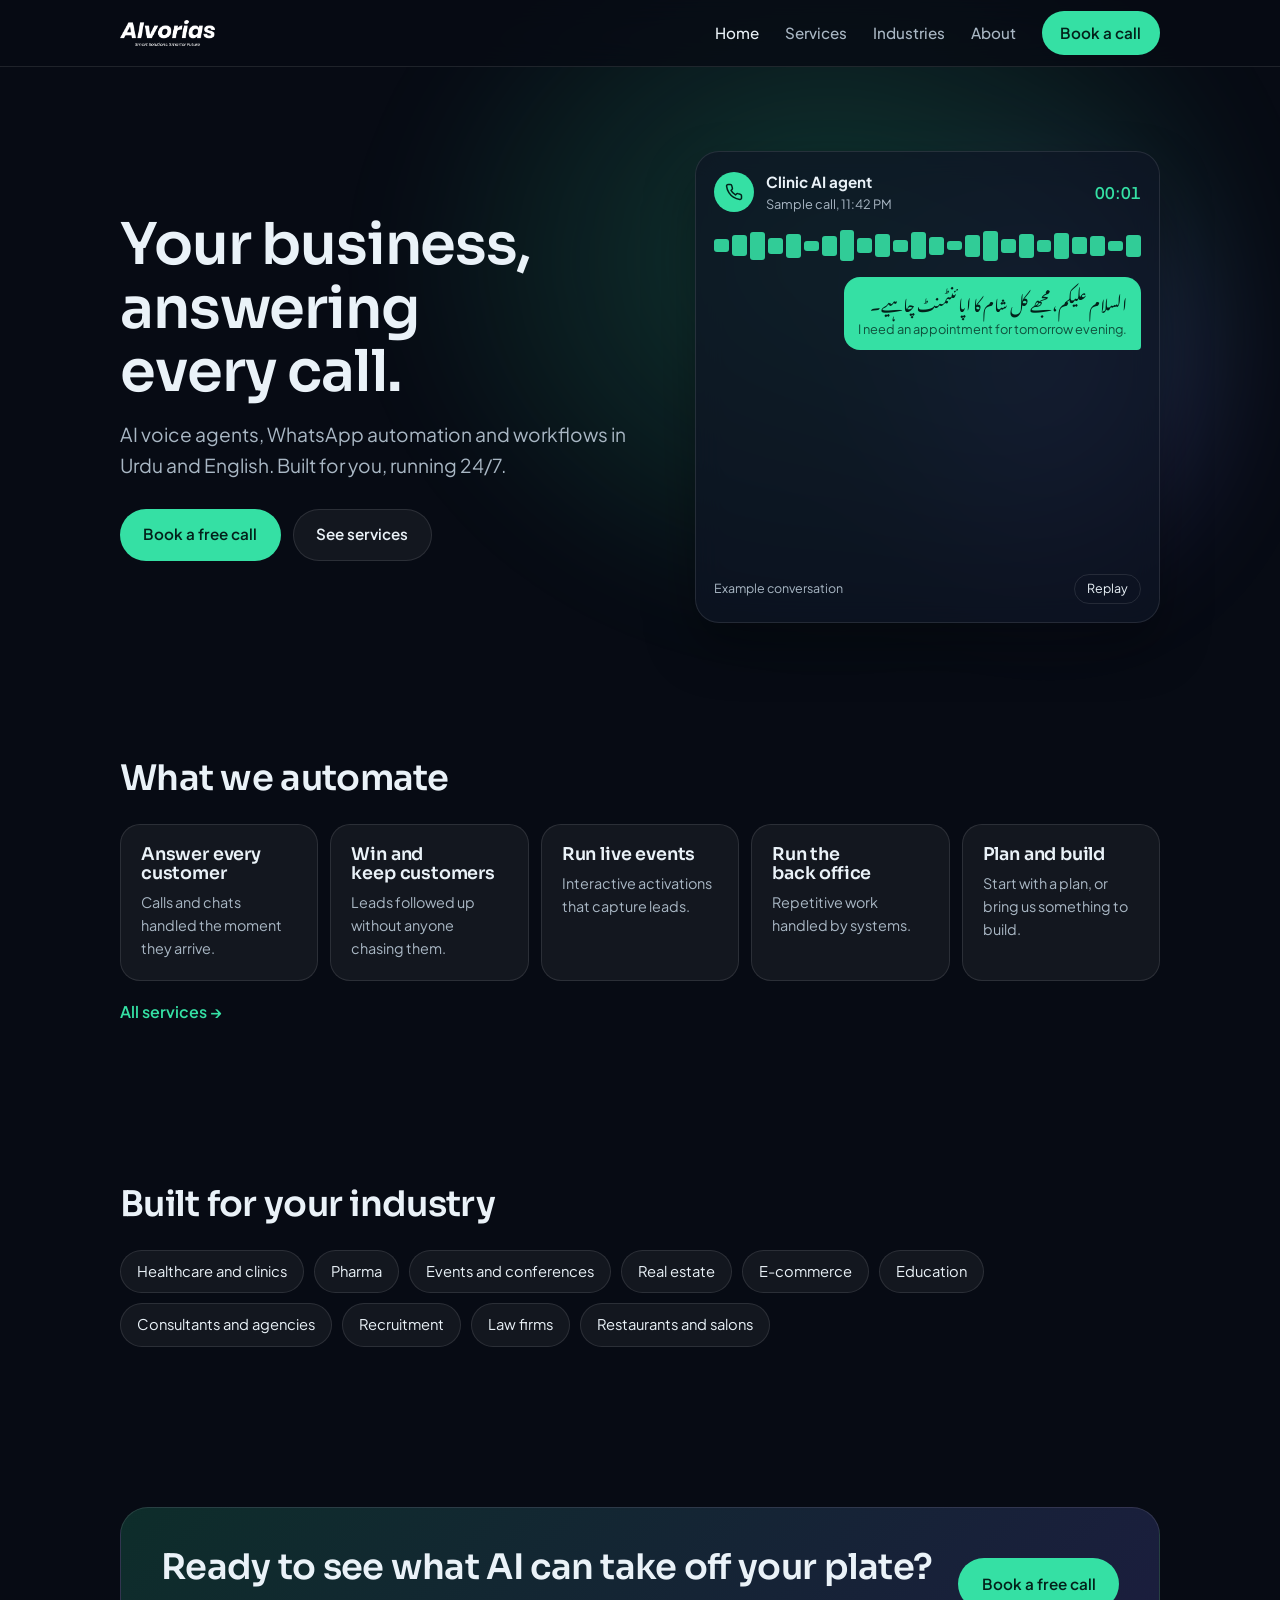
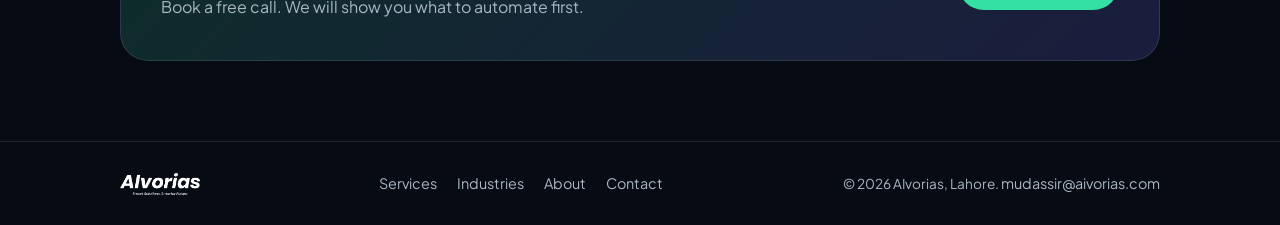
==== commit 1004c31d: "Redesign: Aurora Night look, much leaner content, no vector illustrations Co-Authored-By: Claude Son" ====
--- a/index.html
+++ b/index.html
@@ -4,23 +4,22 @@
 <meta charset="utf-8">
 <meta name="viewport" content="width=device-width, initial-scale=1">
 <title>AIvorias | AI Automation for Pakistani Businesses</title>
-<meta name="description" content="AIvorias builds AI voice agents, WhatsApp automation and business workflows that work in Urdu and English, so your business keeps answering, booking and following up around the clock.">
-<meta name="theme-color" content="#060C11">
+<meta name="description" content="AIvorias builds AI voice agents, WhatsApp automation and business workflows in Urdu and English, so your business keeps answering, booking and following up around the clock.">
+<meta name="theme-color" content="#070B14">
 <link rel="canonical" href="https://www.aivorias.com/">
 <link rel="icon" type="image/png" href="/logo-white.png">
 <meta property="og:type" content="website">
 <meta property="og:title" content="AIvorias | AI Automation for Pakistani Businesses">
-<meta property="og:description" content="AIvorias builds AI voice agents, WhatsApp automation and business workflows that work in Urdu and English, so your business keeps answering, booking and following up around the clock.">
+<meta property="og:description" content="AIvorias builds AI voice agents, WhatsApp automation and business workflows in Urdu and English, so your business keeps answering, booking and following up around the clock.">
 <meta property="og:url" content="https://www.aivorias.com/">
 <link rel="preconnect" href="https://fonts.googleapis.com">
 <link rel="preconnect" href="https://fonts.gstatic.com" crossorigin>
-<link rel="stylesheet" href="https://fonts.googleapis.com/css2?family=Fraunces:ital,opsz,wght@0,9..144,400..600;1,9..144,400&family=Hanken+Grotesk:wght@400;500;600;700;800&family=Noto+Nastaliq+Urdu:wght@400..600&display=swap">
-<link rel="stylesheet" href="/styles.css?v=20261111b">
-<script>try{if(sessionStorage.getItem('aiv_seen')||(window.matchMedia&&matchMedia('(prefers-reduced-motion: reduce)').matches))document.documentElement.classList.add('no-loader')}catch(e){}</script>
+<link rel="stylesheet" href="https://fonts.googleapis.com/css2?family=Sora:wght@500;600;700&family=Plus+Jakarta+Sans:wght@400;500;600;700&family=Noto+Nastaliq+Urdu:wght@400..600&display=swap">
+<link rel="stylesheet" href="/styles.css?v=20261112a">
+<script>document.documentElement.classList.add('js')</script>
 </head>
 <body>
 <a class="skip" href="#main">Skip to content</a>
-<div id="loader" aria-hidden="true"><img src="/logo-white.png" alt=""></div>
 <header class="site-header">
   <div class="wrap">
     <a class="brand" href="/" aria-label="AIvorias home"><img src="/logo-text-white.png" alt="AIvorias"></a>
@@ -36,165 +35,65 @@
 <section class="hero">
   <div class="wrap hero-grid">
     <div>
-      <div class="status-chip"><span class="pulse"></span>Live automation engine active</div>
-      <h1>Empowering Pakistan Through Accessible AI</h1>
-      <p class="lead">AIvorias builds AI voice agents, WhatsApp automation and business workflows that work in Urdu and English, so your business keeps answering, booking and following up after your team logs off.</p>
+      <h1>Your business, answering every call.</h1>
+      <p class="lead">AI voice agents, WhatsApp automation and workflows in Urdu and English. Built for you, running 24/7.</p>
       <div class="cta-row">
-        <a class="btn btn-primary" href="/contact/">Book a free strategy call</a>
-        <a class="btn btn-ghost" href="/services/">See what we automate</a>
+        <a class="btn btn-primary" href="/contact/">Book a free call</a>
+        <a class="btn btn-ghost" href="/services/">See services</a>
       </div>
-      <ul class="hero-points">
-        <li>Urdu and English</li>
-        <li>Done-for-you build</li>
-        <li>Live in healthcare and pharma</li>
-      </ul>
     </div>
 
     <div class="call" id="call" aria-label="Sample AI call between a patient and a clinic's AI agent">
       <div class="call-top">
-        <div class="call-who">
-          <div class="call-avatar"><svg viewBox="0 0 24 24" aria-hidden="true"><path d="M22 16.9v3a2 2 0 0 1-2.2 2 19.8 19.8 0 0 1-8.6-3.1 19.5 19.5 0 0 1-6-6A19.8 19.8 0 0 1 2.1 4.2 2 2 0 0 1 4.1 2h3a2 2 0 0 1 2 1.7c.1 1 .4 1.9.7 2.8a2 2 0 0 1-.5 2.1L8 9.9a16 16 0 0 0 6 6l1.3-1.3a2 2 0 0 1 2.1-.4c.9.3 1.8.6 2.8.7a2 2 0 0 1 1.7 2z"/></svg></div>
-          <div><strong>Clinic front desk, AI agent</strong><span>Sample call, 11:42 PM</span></div>
-        </div>
+        <div class="call-who"><div class="call-avatar"><svg viewBox="0 0 24 24" aria-hidden="true"><path d="M22 16.9v3a2 2 0 0 1-2.2 2 19.8 19.8 0 0 1-8.6-3.1 19.5 19.5 0 0 1-6-6A19.8 19.8 0 0 1 2.1 4.2 2 2 0 0 1 4.1 2h3a2 2 0 0 1 2 1.7c.1 1 .4 1.9.7 2.8a2 2 0 0 1-.5 2.1L8 9.9a16 16 0 0 0 6 6l1.3-1.3a2 2 0 0 1 2.1-.4c.9.3 1.8.6 2.8.7a2 2 0 0 1 1.7 2z"/></svg></div><div><strong>Clinic AI agent</strong><span>Sample call, 11:42 PM</span></div></div>
         <div class="call-timer" aria-hidden="true">00:00</div>
       </div>
       <div class="wave" aria-hidden="true"></div>
       <div class="transcript">
-        <div class="msg caller"><small>Patient</small><span class="ur" lang="ur">السلام علیکم، مجھے کل شام کا اپائنٹمنٹ چاہیے۔</span><span class="tr">Hello, I need an appointment for tomorrow evening.</span></div>
-        <div class="msg agent"><small>AI agent</small><span class="ur" lang="ur">جی ضرور۔ کل شام 5 بجے کا سلاٹ خالی ہے، کیا میں بُک کر دوں؟</span><span class="tr">Of course. Tomorrow at 5 PM is open. Shall I book it?</span></div>
-        <div class="msg caller"><small>Patient</small><span class="ur" lang="ur">جی، بُک کر دیں۔</span><span class="tr">Yes, please book it.</span></div>
-        <div class="msg agent"><small>AI agent</small><span class="ur" lang="ur">آپ کا اپائنٹمنٹ بُک ہو گیا ہے۔ تصدیق واٹس ایپ پر بھیج دی ہے۔</span><span class="tr">You are booked. Confirmation sent on WhatsApp.</span></div>
+        <div class="msg caller"><span class="ur" lang="ur">السلام علیکم، مجھے کل شام کا اپائنٹمنٹ چاہیے۔</span><span class="tr">I need an appointment for tomorrow evening.</span></div>
+        <div class="msg agent"><span class="ur" lang="ur">جی ضرور۔ کل شام 5 بجے کا سلاٹ خالی ہے، بُک کر دوں؟</span><span class="tr">Of course. 5 PM is open. Shall I book it?</span></div>
+        <div class="msg agent"><span class="ur" lang="ur">بُک ہو گیا۔ تصدیق واٹس ایپ پر بھیج دی ہے۔</span><span class="tr">Booked. Confirmation sent on WhatsApp.</span></div>
       </div>
       <div class="call-actions">
         <span class="chip"><svg viewBox="0 0 24 24" aria-hidden="true"><path d="M20 6 9 17l-5-5"/></svg>Appointment booked</span>
-        <span class="chip"><svg viewBox="0 0 24 24" aria-hidden="true"><path d="M20 6 9 17l-5-5"/></svg>WhatsApp confirmation sent</span>
-        <span class="chip"><svg viewBox="0 0 24 24" aria-hidden="true"><path d="M20 6 9 17l-5-5"/></svg>Added to dashboard</span>
+        <span class="chip"><svg viewBox="0 0 24 24" aria-hidden="true"><path d="M20 6 9 17l-5-5"/></svg>WhatsApp sent</span>
       </div>
       <div class="call-foot"><span>Example conversation</span><button class="replay" type="button">Replay</button></div>
     </div>
   </div>
 </section>
 
-<section class="rule-top" id="story">
+<section>
   <div class="wrap">
-    <div class="section-head">
-      <h2>One missed call, two endings.</h2>
-      <p>It is 9:14 PM and a patient wants to book an appointment.</p>
-    </div>
-    <div class="story">
-      <div class="story-col without">
-        <h3><span class="tag">Without AIvorias</span></h3>
-        <ul class="timeline">
-          <li><time>9:14 PM</time><span>The clinic is closed. The phone rings out.</span></li>
-          <li><time>9:21 PM</time><span>The patient books somewhere else.</span></li>
-          <li><time>9:00 AM</time><span>Your team sees one more missed call.</span></li>
-          <li class="result"><time>Result</time><span>A new patient lost, and you never knew.</span></li>
-        </ul>
-      </div>
-      <div class="story-col with">
-        <h3><span class="tag">With AIvorias</span></h3>
-        <ul class="timeline">
-          <li><time>9:14 PM</time><span>The AI agent answers in the patient's language.</span></li>
-          <li><time>9:16 PM</time><span>Booked for 5 PM tomorrow, confirmed on WhatsApp.</span></li>
-          <li><time>Next day</time><span>A reminder goes out and the visit shows on your dashboard.</span></li>
-          <li class="result"><time>Result</time><span>A new patient, with no one staying late.</span></li>
-        </ul>
-      </div>
-    </div>
-    <p class="story-note">An illustrative example. The same pattern applies to a property enquiry or a salon booking.</p>
+    <h2 class="sec-title">What we automate</h2>
+    <ul class="what"><li><h3>Answer every customer</h3><p>Calls and chats handled the moment they arrive.</p></li><li><h3>Win and keep customers</h3><p>Leads followed up without anyone chasing them.</p></li><li><h3>Run live events</h3><p>Interactive activations that capture leads.</p></li><li><h3>Run the back office</h3><p>Repetitive work handled by systems.</p></li><li><h3>Plan and build</h3><p>Start with a plan, or bring us something to build.</p></li></ul>
+    <p class="more"><a class="text-link" href="/services/">All services</a></p>
   </div>
 </section>
 
-<section class="rule-top" id="what">
+<section>
   <div class="wrap">
-    <div class="section-head">
-      <h2>Everything that runs on calls, chats and follow-ups.</h2>
-    </div>
-    <div class="cap-grid"><a class="cap" href="/services/#talk"><div class="vis" aria-hidden="true"><svg viewBox="0 0 320 200" xmlns="http://www.w3.org/2000/svg"><circle class="l2" cx="44" cy="38" r="15"/><circle class="m" cx="44" cy="38" r="5"/><rect class="l3" x="68" y="29" width="92" height="7" rx="3.5"/><rect class="l2" x="68" y="43" width="58" height="6" rx="3"/><text class="vt vm" x="280" y="43" text-anchor="end" font-size="13">00:38</text><rect class="m" x="40" y="85.0" width="6" height="14" rx="3" opacity="0.62"/><rect class="m" x="52" y="79.0" width="6" height="26" rx="3" opacity="0.76"/><rect class="m" x="64" y="72.0" width="6" height="40" rx="3" opacity="0.93"/><rect class="m" x="76" y="81.0" width="6" height="22" rx="3" opacity="0.71"/><rect class="m" x="88" y="75.0" width="6" height="34" rx="3" opacity="0.86"/><rect class="m" x="100" y="86.0" width="6" height="12" rx="3" opacity="0.59"/><rect class="m" x="112" y="78.0" width="6" height="28" rx="3" opacity="0.78"/><rect class="m" x="124" y="69.0" width="6" height="46" rx="3" opacity="1.00"/><rect class="m" x="136" y="82.0" width="6" height="20" rx="3" opacity="0.69"/><rect class="m" x="148" y="76.0" width="6" height="32" rx="3" opacity="0.83"/><rect class="m" x="160" y="84.0" width="6" height="16" rx="3" opacity="0.64"/><rect class="m" x="172" y="73.0" width="6" height="38" rx="3" opacity="0.90"/><rect class="m" x="184" y="80.0" width="6" height="24" rx="3" opacity="0.74"/><rect class="m" x="196" y="87.0" width="6" height="10" rx="3" opacity="0.57"/><rect class="m" x="208" y="77.0" width="6" height="30" rx="3" opacity="0.81"/><rect class="m" x="220" y="71.0" width="6" height="42" rx="3" opacity="0.95"/><rect class="m" x="232" y="83.0" width="6" height="18" rx="3" opacity="0.67"/><rect class="m" x="244" y="75.0" width="6" height="34" rx="3" opacity="0.86"/><rect class="m" x="256" y="85.0" width="6" height="14" rx="3" opacity="0.62"/><rect class="m" x="268" y="78.0" width="6" height="28" rx="3" opacity="0.78"/><rect class="l" x="20" y="130" width="156" height="26" rx="13"/><rect class="l3" x="34" y="140" width="96" height="6" rx="3"/><rect class="mb" x="144" y="162" width="156" height="26" rx="13"/><rect class="m" x="158" y="172" width="108" height="6" rx="3" opacity=".85"/></svg></div><h3>Answer every customer</h3><p>Calls and chats handled the moment they arrive, in Urdu and English.</p><span class="names">AI calling agents, WhatsApp and website chatbots</span></a><a class="cap" href="/services/#sell"><div class="vis" aria-hidden="true"><svg viewBox="0 0 320 200" xmlns="http://www.w3.org/2000/svg"><rect class="l" x="20" y="34" width="84" height="150" rx="10"/><rect class="l3" x="22" y="18" width="52" height="8" rx="4"/><rect class="l" x="118" y="34" width="84" height="150" rx="10"/><rect class="l3" x="120" y="18" width="52" height="8" rx="4"/><rect class="l" x="216" y="34" width="84" height="150" rx="10"/><rect class="l3" x="218" y="18" width="52" height="8" rx="4"/><rect class="l2" x="28" y="46" width="68" height="28" rx="7"/><rect class="l3" x="38" y="56" width="44" height="5" rx="2.5"/><rect class="l2" x="28" y="82" width="68" height="28" rx="7"/><rect class="l3" x="38" y="92" width="44" height="5" rx="2.5"/><rect class="l2" x="28" y="118" width="68" height="28" rx="7"/><rect class="l3" x="38" y="128" width="44" height="5" rx="2.5"/><rect class="l2" x="126" y="46" width="68" height="28" rx="7"/><rect class="l3" x="136" y="56" width="38" height="5" rx="2.5"/><rect class="l2" x="126" y="82" width="68" height="28" rx="7"/><rect class="l3" x="136" y="92" width="38" height="5" rx="2.5"/><circle class="m" cx="186" cy="52" r="4"/><rect class="mb" x="224" y="46" width="68" height="28" rx="7"/><rect class="m" x="234" y="56" width="34" height="5" rx="2.5"/><path class="ms" d="M276 60l4 4 7-8"/><path class="ms" d="M98 96h18m-6-5l6 5-6 5" opacity=".9"/></svg></div><h3>Win and keep customers</h3><p>Leads captured, followed up and nurtured without anyone chasing them by hand.</p><span class="names">Sales and CRM automation, Email automation</span></a><a class="cap" href="/services/#events"><div class="vis" aria-hidden="true"><svg viewBox="0 0 320 200" xmlns="http://www.w3.org/2000/svg"><rect class="l3" x="24" y="62" width="6" height="6" rx="1"/><rect class="l3" x="31" y="62" width="6" height="6" rx="1"/><rect class="l3" x="38" y="62" width="6" height="6" rx="1"/><rect class="l3" x="45" y="62" width="6" height="6" rx="1"/><rect class="l3" x="59" y="62" width="6" height="6" rx="1"/><rect class="l3" x="66" y="62" width="6" height="6" rx="1"/><rect class="l3" x="24" y="69" width="6" height="6" rx="1"/><rect class="l3" x="52" y="69" width="6" height="6" rx="1"/><rect class="l3" x="66" y="69" width="6" height="6" rx="1"/><rect class="l3" x="24" y="76" width="6" height="6" rx="1"/><rect class="l3" x="38" y="76" width="6" height="6" rx="1"/><rect class="l3" x="45" y="76" width="6" height="6" rx="1"/><rect class="l3" x="52" y="76" width="6" height="6" rx="1"/><rect class="l3" x="59" y="76" width="6" height="6" rx="1"/><rect class="l3" x="66" y="76" width="6" height="6" rx="1"/><rect class="l3" x="31" y="83" width="6" height="6" rx="1"/><rect class="l3" x="38" y="83" width="6" height="6" rx="1"/><rect class="l3" x="59" y="83" width="6" height="6" rx="1"/><rect class="l3" x="24" y="90" width="6" height="6" rx="1"/><rect class="l3" x="38" y="90" width="6" height="6" rx="1"/><rect class="l3" x="45" y="90" width="6" height="6" rx="1"/><rect class="l3" x="52" y="90" width="6" height="6" rx="1"/><rect class="l3" x="66" y="90" width="6" height="6" rx="1"/><rect class="l3" x="24" y="97" width="6" height="6" rx="1"/><rect class="l3" x="52" y="97" width="6" height="6" rx="1"/><rect class="l3" x="59" y="97" width="6" height="6" rx="1"/><rect class="l3" x="24" y="104" width="6" height="6" rx="1"/><rect class="l3" x="31" y="104" width="6" height="6" rx="1"/><rect class="l3" x="38" y="104" width="6" height="6" rx="1"/><rect class="l3" x="45" y="104" width="6" height="6" rx="1"/><rect class="l3" x="59" y="104" width="6" height="6" rx="1"/><rect class="l3" x="66" y="104" width="6" height="6" rx="1"/><rect class="l2" x="24" y="120" width="49" height="6" rx="3"/><path class="ms" d="M84 96h24m-7-6l7 6-7 6"/><rect class="l ls" x="120" y="14" width="112" height="162" rx="10"/><rect class="mo" x="130" y="24" width="92" height="92" rx="6"/><circle class="l3" cx="176" cy="62" r="18"/><path class="l3" d="M144 116C144 90 208 90 208 116Z"/><rect class="m" x="138" y="128" width="76" height="9" rx="4.5"/><rect class="l3" x="152" y="145" width="48" height="6" rx="3"/><rect class="l2" x="160" y="158" width="32" height="5" rx="2.5"/><rect class="mb" x="246" y="30" width="54" height="66" rx="8"/><circle class="l3" cx="273" cy="56" r="9"/><path class="l3" d="M258 96c0-17 30-17 30 0z"/><rect class="l ls" x="246" y="108" width="54" height="66" rx="8"/><circle class="l2" cx="273" cy="134" r="9"/><path class="l2" d="M258 174c0-17 30-17 30 0z"/><path class="m" d="M230 14l2.5 6 6 2.5-6 2.5-2.5 6-2.5-6-6-2.5 6-2.5z"/></svg></div><h3>Run live events</h3><p>Interactive experiences for conferences, launches and roadshows that capture leads while guests have fun.</p><span class="names">AI photo and poster booth, Games and live polls, Event lead dashboard</span></a><a class="cap" href="/services/#run"><div class="vis" aria-hidden="true"><svg viewBox="0 0 320 200" xmlns="http://www.w3.org/2000/svg"><rect class="l ls" x="18" y="14" width="88" height="48" rx="10"/><rect class="l3" x="28" y="25" width="34" height="6" rx="3"/><rect class="m" x="28" y="40" width="52" height="10" rx="4"/><rect class="l ls" x="116" y="14" width="88" height="48" rx="10"/><rect class="l3" x="126" y="25" width="34" height="6" rx="3"/><rect class="m" x="126" y="40" width="44" height="10" rx="4"/><rect class="l ls" x="214" y="14" width="88" height="48" rx="10"/><rect class="l3" x="224" y="25" width="34" height="6" rx="3"/><rect class="m" x="224" y="40" width="60" height="10" rx="4"/><rect class="l ls" x="18" y="74" width="284" height="112" rx="12"/><path class="ls" d="M34 106H286M34 134H286M34 160H286" opacity=".4"/><path d="M34 164L70 148 106 152 142 130 178 138 214 108 250 116 286 90V174H34Z" fill="rgba(53,224,164,.14)"/><path class="ms" stroke-width="2.5" d="M34 164L70 148 106 152 142 130 178 138 214 108 250 116 286 90"/><circle class="m" cx="286" cy="90" r="5"/></svg></div><h3>Run the back office</h3><p>The repetitive work that eats hours every week, handled by systems.</p><span class="names">Data automation, Business process automation, Dashboards and analytics</span></a><a class="cap" href="/services/#build"><div class="vis" aria-hidden="true"><svg viewBox="0 0 320 200" xmlns="http://www.w3.org/2000/svg"><ellipse class="ls" cx="160" cy="100" rx="96" ry="56" stroke-dasharray="3 6" opacity=".6"/><path class="ls" d="M160 100L60 52" opacity=".7"/><path class="ls" d="M160 100L258 48" opacity=".7"/><path class="ls" d="M160 100L272 134" opacity=".7"/><path class="ls" d="M160 100L192 172" opacity=".7"/><path class="ls" d="M160 100L66 148" opacity=".7"/><path class="ls" d="M160 100L160 24" opacity=".7"/><circle class="l2" cx="60" cy="52" r="12"/><circle class="l2" cx="258" cy="48" r="14"/><circle class="l2" cx="272" cy="134" r="10"/><circle class="mo" cx="192" cy="172" r="12"/><circle class="l2" cx="66" cy="148" r="16"/><circle class="l3" cx="160" cy="24" r="8"/><circle class="ms" cx="258" cy="48" r="14"/><circle class="ms" cx="192" cy="172" r="12"/><circle class="mo" cx="160" cy="100" r="40"/><circle class="m" cx="160" cy="100" r="26"/><path class="vdk-f" d="M160 84l4.5 11.5L176 100l-11.5 4.5L160 116l-4.5-11.5L144 100l11.5-4.5z"/></svg></div><h3>Plan and build</h3><p>Start with a plan, or bring us something specific to build.</p><span class="names">AI consulting and strategy, Custom AI solutions, AI content and video</span></a></div>
-    <p class="more"><a class="text-link" href="/services/">See every service</a></p>
+    <h2 class="sec-title">Built for your industry</h2>
+    <div class="pills"><span class="pill">Healthcare and clinics</span><span class="pill">Pharma</span><span class="pill">Events and conferences</span><span class="pill">Real estate</span><span class="pill">E-commerce</span><span class="pill">Education</span><span class="pill">Consultants and agencies</span><span class="pill">Recruitment</span><span class="pill">Law firms</span><span class="pill">Restaurants and salons</span></div>
   </div>
 </section>
 
-<section class="rule-top" id="industries">
-  <div class="wrap">
-    <div class="section-head">
-      <h2>Built around how your industry works.</h2>
-      <p>We started in healthcare and pharma. The same systems now run for any business that depends on calls, chats and follow-ups.</p>
-    </div>
-    <div class="pills"><a class="pill" href="/industries/#healthcare"><svg viewBox="0 0 24 24" aria-hidden="true"><path d="M20.8 4.6a5.5 5.5 0 0 0-7.8 0L12 5.7l-1-1.1a5.5 5.5 0 0 0-7.8 7.8l1 1.1L12 21.2l7.8-7.7 1-1.1a5.5 5.5 0 0 0 0-7.8z"/></svg>Healthcare and clinics</a><a class="pill" href="/industries/#pharma"><svg viewBox="0 0 24 24" aria-hidden="true"><path d="M10.5 20.5l-7-7a4.95 4.95 0 0 1 7-7l7 7a4.95 4.95 0 0 1-7 7z"/><path d="M8.5 8.5l7 7"/></svg>Pharma</a><a class="pill" href="/industries/#events"><svg viewBox="0 0 24 24" aria-hidden="true"><path d="M2 9a3 3 0 0 1 0 6v2a2 2 0 0 0 2 2h16a2 2 0 0 0 2-2v-2a3 3 0 0 1 0-6V7a2 2 0 0 0-2-2H4a2 2 0 0 0-2 2z"/><path d="M13 5v2M13 11v2M13 17v2"/></svg>Events and conferences</a><a class="pill" href="/industries/#real-estate"><svg viewBox="0 0 24 24" aria-hidden="true"><path d="M3 9l9-7 9 7v11a2 2 0 0 1-2 2H5a2 2 0 0 1-2-2z"/><path d="M9 22V12h6v10"/></svg>Real estate</a><a class="pill" href="/industries/#ecommerce"><svg viewBox="0 0 24 24" aria-hidden="true"><path d="M6 2L3 6v14a2 2 0 0 0 2 2h14a2 2 0 0 0 2-2V6l-3-4z"/><path d="M3 6h18"/><path d="M16 10a4 4 0 0 1-8 0"/></svg>E-commerce</a><a class="pill" href="/industries/#education"><svg viewBox="0 0 24 24" aria-hidden="true"><path d="M22 10L12 5 2 10l10 5z"/><path d="M6 12v5c3 3 9 3 12 0v-5"/></svg>Education</a><a class="pill" href="/industries/#consultants"><svg viewBox="0 0 24 24" aria-hidden="true"><rect x="2" y="7" width="20" height="14" rx="2"/><path d="M16 21V5a2 2 0 0 0-2-2h-4a2 2 0 0 0-2 2v16"/></svg>Consultants and agencies</a><a class="pill" href="/industries/#recruitment"><svg viewBox="0 0 24 24" aria-hidden="true"><path d="M17 21v-2a4 4 0 0 0-4-4H5a4 4 0 0 0-4 4v2"/><circle cx="9" cy="7" r="4"/><path d="M23 21v-2a4 4 0 0 0-3-3.9M16 3.1a4 4 0 0 1 0 7.8"/></svg>Recruitment</a><a class="pill" href="/industries/#legal"><svg viewBox="0 0 24 24" aria-hidden="true"><path d="M12 3v18M5 7h14M5 7l-3 8a4 4 0 0 0 6 0zM19 7l-3 8a4 4 0 0 0 6 0z"/></svg>Law firms</a><a class="pill" href="/industries/#restaurants"><svg viewBox="0 0 24 24" aria-hidden="true"><path d="M3 2v7a2 2 0 0 0 2 2h2a2 2 0 0 0 2-2V2M6 2v20M21 15V2a5 5 0 0 0-5 5v6a2 2 0 0 0 2 2h3zm0 0v7"/></svg>Restaurants</a><a class="pill" href="/industries/#beauty"><svg viewBox="0 0 24 24" aria-hidden="true"><circle cx="6" cy="6" r="3"/><circle cx="6" cy="18" r="3"/><path d="M20 4L8.1 15.9M14.5 14.5L20 20M8.1 8.1L12 12"/></svg>Beauty and salons</a></div>
-  </div>
-</section>
-
-<section class="rule-top" id="process">
-  <div class="wrap">
-    <div class="section-head">
-      <h2>From first call to running on autopilot.</h2>
-    </div>
-    <div class="steps">
-      <div class="step"><span class="step-num">1</span><h3>Audit</h3><p>We find where automation pays off fastest.</p></div>
-      <div class="step"><span class="step-num">2</span><h3>Plan</h3><p>A clear roadmap, in the right order.</p></div>
-      <div class="step"><span class="step-num">3</span><h3>Build</h3><p>We build it and connect your tools.</p></div>
-      <div class="step"><span class="step-num">4</span><h3>Improve</h3><p>We go live and keep tuning what works.</p></div>
-    </div>
-  </div>
-</section>
-
-<section class="rule-top" id="why">
-  <div class="wrap why">
-    <div>
-      <h2>Systems that hold up in real use.</h2>
-    </div>
-    <ul class="why-list">
-      <li><h3>Proven in healthcare first</h3><p>Live in clinic deployments, where accuracy matters on every call.</p></li>
-      <li><h3>Built for how Pakistan talks</h3><p>Urdu, English, WhatsApp and phone calls at the centre.</p></li>
-      <li><h3>Done for you</h3><p>We build, connect and maintain the whole system.</p></li>
-      <li><h3>Designed around your workflow</h3><p>Trained on your services, your prices and your rules.</p></li>
-    </ul>
-  </div>
-</section>
-
-<section class="rule-top">
+<section>
   <div class="wrap">
     <div class="cta-band">
-      <div>
-        <h2>Ready to see what AI can take off your team's plate?</h2>
-        <p>Book a free strategy call and we will show you where automation pays off first.</p>
-      </div>
-      <a class="btn btn-primary" href="/contact/">Book a free strategy call</a>
+      <div><h2>Ready to see what AI can take off your plate?</h2><p>Book a free call. We will show you what to automate first.</p></div>
+      <a class="btn btn-primary" href="/contact/">Book a free call</a>
     </div>
   </div>
 </section>
 </main>
 <footer class="site-footer">
-  <div class="wrap">
-    <div class="footer-grid">
-      <div>
-        <img src="/logo-text-white.png" alt="AIvorias">
-        <p>AI and automation for Pakistani businesses, big and small.</p>
-      </div>
-      <div>
-        <h4>Pages</h4>
-        <ul>
-          <li><a href="/services/">Services</a></li>
-          <li><a href="/industries/">Industries</a></li>
-          <li><a href="/about/">About</a></li>
-          <li><a href="/contact/">Contact</a></li>
-        </ul>
-      </div>
-      <div>
-        <h4>Get in touch</h4>
-        <ul>
-          <li><a href="mailto:mudassir@aivorias.com">mudassir@aivorias.com</a></li>
-          <li><span style="color:var(--dim);font-size:.94rem">Lahore, Pakistan</span></li>
-        </ul>
-      </div>
-    </div>
-    <div class="footer-bottom">
-      <span>&copy; 2026 AIvorias. All rights reserved.</span>
-      <span>Smart solutions. Smarter future.</span>
-    </div>
+  <div class="wrap foot">
+    <img src="/logo-text-white.png" alt="AIvorias">
+    <nav aria-label="Footer"><a href="/services/">Services</a><a href="/industries/">Industries</a><a href="/about/">About</a><a href="/contact/">Contact</a></nav>
+    <span class="copy">&copy; 2026 AIvorias, Lahore. <a href="mailto:mudassir@aivorias.com">mudassir@aivorias.com</a></span>
   </div>
 </footer>
-<script src="/main.js?v=20261111b" defer></script>
+<script src="/main.js?v=20261112a" defer></script>
 </body>
 </html>
--- a/styles.css
+++ b/styles.css
@@ -1,437 +1,144 @@
-/* AIvorias — shared styles (v2: editorial) */
-:root{
-  --ink:#050B0E;
-  --ink-2:#08131A;
-  --panel:#0E1A22;
-  --panel-2:#12222C;
-  --line:rgba(233,242,239,.10);
-  --line-strong:rgba(233,242,239,.20);
-  --text:#EAF3F0;
-  --dim:rgba(234,243,240,.72);
-  --faint:rgba(234,243,240,.50);
-  --mint:#35E0A4;
-  --mint-soft:rgba(53,224,164,.12);
-  --mint-line:rgba(53,224,164,.40);
-  --on-mint:#03211A;
-  --danger:#F2776B;
-  --display:'Fraunces','Iowan Old Style',Georgia,'Times New Roman',serif;
-  --body:'Hanken Grotesk','Segoe UI',system-ui,-apple-system,sans-serif;
-  --urdu:'Noto Nastaliq Urdu','Noto Naskh Arabic','Segoe UI',serif;
-  --gutter:clamp(20px,5vw,44px);
-  --max:1180px;
-}
-*,*::before,*::after{box-sizing:border-box;margin:0;padding:0}
+/* AIvorias - Aurora Night */
+:root{--bg:#070B14;--panel:rgba(255,255,255,.05);--line:rgba(255,255,255,.10);--fg:#EAF2F8;--dim:#A9B7C4;--mint:#35E0A4;--on-mint:#03211A;--violet:#7A6EFF;--display:Sora,system-ui,sans-serif;--body:"Plus Jakarta Sans",system-ui,sans-serif;--urdu:"Noto Nastaliq Urdu",serif;--gutter:clamp(18px,5vw,40px);--ease:cubic-bezier(.16,1,.3,1)}
+*{box-sizing:border-box}
 html{scroll-behavior:smooth;-webkit-text-size-adjust:100%}
-body{
-  background:var(--ink);color:var(--text);
-  font-family:var(--body);font-size:1.02rem;line-height:1.62;
-  -webkit-font-smoothing:antialiased;overflow-x:hidden;
-}
+body{margin:0;background:var(--bg);color:var(--fg);font:400 1rem/1.6 var(--body);overflow-x:hidden}
+body::before{content:"";position:absolute;top:-120px;right:0;width:min(900px,100%);height:760px;background:radial-gradient(closest-side,rgba(53,224,164,.22),transparent),radial-gradient(closest-side at 75% 65%,rgba(122,110,255,.24),transparent);filter:blur(40px);z-index:-1;pointer-events:none}
 img{max-width:100%;display:block}
-a{color:inherit;text-decoration:none}
-ul{list-style:none}
-:focus-visible{outline:2px solid var(--mint);outline-offset:3px;border-radius:4px}
+a{color:inherit}
 ::selection{background:var(--mint);color:var(--on-mint)}
+:focus-visible{outline:2px solid var(--mint);outline-offset:3px;border-radius:6px}
+.wrap{max-width:1120px;margin:0 auto;padding-inline:var(--gutter)}
+.skip{position:absolute;left:-999px;top:8px;background:var(--mint);color:var(--on-mint);padding:8px 14px;border-radius:8px;z-index:99}
+.skip:focus{left:8px}
+h1,h2,h3{font-family:var(--display);font-weight:600;letter-spacing:-.02em;line-height:1.1;margin:0;text-wrap:balance}
+h1{font-size:clamp(2rem,5.4vw,3.6rem)}
+h2{font-size:clamp(1.5rem,3.2vw,2.2rem)}
+h3{font-size:1.1rem;letter-spacing:-.01em}
+p{margin:0}
+section{padding-block:clamp(40px,7vw,80px)}
+.lead{color:var(--dim);font-size:clamp(1.02rem,1.6vw,1.2rem);max-width:52ch;margin-top:16px}
 
-.wrap{width:100%;max-width:var(--max);margin:0 auto;padding:0 var(--gutter)}
-.skip{position:absolute;left:-999px;top:8px;background:var(--mint);color:var(--on-mint);padding:10px 16px;border-radius:8px;font-weight:700;z-index:300}
-.skip:focus{left:8px}
+/* buttons */
+.btn{display:inline-flex;align-items:center;justify-content:center;padding:.8rem 1.4rem;border-radius:999px;font-weight:600;font-size:.95rem;text-decoration:none;border:1px solid transparent;transition:transform .25s var(--ease),background .2s}
+.btn-primary{background:var(--mint);color:var(--on-mint)}
+.btn-primary:hover{transform:translateY(-2px);background:#5CEBBA}
+.btn-ghost{background:var(--panel);border-color:var(--line);color:var(--fg)}
+.btn-ghost:hover{background:rgba(255,255,255,.10)}
 
-h1,h2,h3{text-wrap:balance;font-family:var(--display);font-weight:500;letter-spacing:-.025em;line-height:1.05;color:var(--text);font-optical-sizing:auto}
-h1{font-size:clamp(2.7rem,5.8vw,4.6rem);letter-spacing:-.035em}
-h2{font-size:clamp(1.8rem,4vw,3.1rem);letter-spacing:-.03em}
-h3{font-size:1.25rem;letter-spacing:-.015em;line-height:1.2}
-p{max-width:62ch}
-.lead{font-size:clamp(1.06rem,1.6vw,1.22rem);color:var(--dim);max-width:54ch}
-
-/* ---------- Buttons ---------- */
-.btn{
-  display:inline-flex;align-items:center;justify-content:center;gap:10px;
-  font-family:var(--body);font-weight:700;font-size:.98rem;
-  padding:15px 30px;border-radius:100px;border:1px solid transparent;
-  cursor:pointer;transition:transform .18s ease,background .18s ease,border-color .18s ease,box-shadow .18s ease;
-}
-.btn-primary{background:var(--mint);color:var(--on-mint)}
-.btn-primary:hover{transform:translateY(-2px);box-shadow:0 12px 32px rgba(53,224,164,.28)}
-.btn-ghost{border-color:var(--line-strong);color:var(--text);background:transparent}
-.btn-ghost:hover{border-color:var(--mint-line);background:var(--mint-soft)}
-
-/* ---------- Loader (first visit per session) ---------- */
-#loader{
-  position:fixed;inset:0;z-index:500;background:var(--ink);
-  display:flex;align-items:center;justify-content:center;
-  transition:opacity .5s ease,visibility .5s ease;
-}
-#loader.hide{opacity:0;visibility:hidden}
-#loader img{
-  width:92px;height:auto;
-  filter:drop-shadow(0 0 18px rgba(53,224,164,.55));
-  animation:blink 1.7s ease-in-out infinite;
-}
-@keyframes blink{0%,42%,100%{transform:scaleY(1)}50%{transform:scaleY(.12)}58%{transform:scaleY(1)}}
-html.no-loader #loader{display:none}
-
-/* ---------- Header ---------- */
-.site-header{
-  position:fixed;top:0;left:0;right:0;z-index:100;
-  background:rgba(5,11,14,.80);backdrop-filter:blur(16px);-webkit-backdrop-filter:blur(16px);
-  border-bottom:1px solid var(--line);
-}
-.site-header .wrap{display:flex;align-items:center;justify-content:space-between;height:74px;gap:24px}
-.brand img{height:36px;width:auto}
-.nav{display:flex;align-items:center;gap:4px}
-.nav a.link{
-  position:relative;padding:9px 15px;font-size:.95rem;font-weight:600;color:var(--dim);
-  transition:color .15s ease;
-}
-.nav a.link::after{
-  content:'';position:absolute;left:15px;right:15px;bottom:3px;height:2px;border-radius:2px;
-  background:var(--mint);transform:scaleX(0);transform-origin:left;transition:transform .22s ease;
-}
-.nav a.link:hover{color:var(--text)}
-.nav a.link:hover::after,.nav a.link[aria-current="page"]::after{transform:scaleX(1)}
-.nav a.link[aria-current="page"]{color:var(--text)}
-.nav .btn{padding:11px 24px;font-size:.92rem;margin-left:12px}
-.menu-btn{
-  display:none;width:44px;height:44px;border-radius:50%;border:1px solid var(--line-strong);
-  background:transparent;cursor:pointer;position:relative;
-}
-.menu-btn span,.menu-btn span::before,.menu-btn span::after{
-  content:'';position:absolute;left:12px;right:12px;height:2px;background:var(--text);border-radius:2px;
-  transition:transform .25s ease,opacity .2s ease,top .25s ease;
-}
-.menu-btn span{top:21px}
-.menu-btn span::before{top:-7px;left:0;right:0}
-.menu-btn span::after{top:7px;left:0;right:0}
-.menu-btn[aria-expanded="true"] span{background:transparent}
-.menu-btn[aria-expanded="true"] span::before{top:0;transform:rotate(45deg)}
-.menu-btn[aria-expanded="true"] span::after{top:0;transform:rotate(-45deg)}
-
-@media(max-width:900px){
-  /* backdrop-filter would trap the fixed menu inside the 74px header */
-  .site-header{backdrop-filter:none;-webkit-backdrop-filter:none;background:var(--ink)}
-  .menu-btn{display:block}
-  .nav{
-    position:fixed;top:74px;left:0;right:0;bottom:0;
-    background:var(--ink);flex-direction:column;align-items:stretch;gap:4px;
-    padding:20px var(--gutter) 40px;
-    transform:translateY(-12px);opacity:0;visibility:hidden;
-    transition:opacity .22s ease,transform .22s ease,visibility .22s ease;
-    overflow-y:auto;
-  }
-  .nav.open{transform:none;opacity:1;visibility:visible}
-  .nav a.link{font-size:1.7rem;font-family:var(--display);font-weight:500;padding:18px 4px;border-bottom:1px solid var(--line);color:var(--text)}
-  .nav a.link::after{display:none}
-  .nav a.link[aria-current="page"]{color:var(--mint)}
-  .nav .btn{margin:24px 0 0;padding:18px;font-size:1.02rem}
+/* header */
+.site-header{position:sticky;top:0;z-index:50;background:rgba(7,11,20,.78);backdrop-filter:blur(14px);border-bottom:1px solid var(--line)}
+.site-header .wrap{display:flex;align-items:center;justify-content:space-between;height:66px}
+.brand img{height:26px;width:auto}
+.nav{display:flex;align-items:center;gap:26px}
+.nav .link{text-decoration:none;color:var(--dim);font-size:.95rem;font-weight:500}
+.nav .link:hover,.nav .link[aria-current]{color:var(--fg)}
+.nav .btn{padding:.55rem 1.1rem}
+.menu-btn{display:none;width:44px;height:44px;border:0;background:none;cursor:pointer;position:relative}
+.menu-btn span,.menu-btn span::before{content:"";position:absolute;left:11px;width:22px;height:2px;background:var(--fg);border-radius:2px;transition:transform .3s var(--ease)}
+.menu-btn span{top:21px}.menu-btn span::before{left:0;top:-7px;box-shadow:0 14px 0 var(--fg)}
+.menu-btn[aria-expanded=true] span{transform:rotate(45deg)}
+.menu-btn[aria-expanded=true] span::before{transform:translateY(7px) rotate(90deg);box-shadow:none}
+@media(max-width:760px){
+ .menu-btn{display:block}
+ .nav{position:fixed;inset:66px 0 0 0;background:var(--bg);flex-direction:column;justify-content:center;gap:22px;transform:translateY(-8px);opacity:0;visibility:hidden;transition:.3s var(--ease)}
+ .nav.open{opacity:1;visibility:visible;transform:none}
+ .nav .link{font-size:1.4rem;color:var(--fg)}
 }
 
-/* ---------- Page scaffolding ---------- */
-main{padding-top:74px}
-section{padding:clamp(52px,8vw,112px) 0}
-.rule-top{border-top:1px solid var(--line)}
-.section-head{margin-bottom:clamp(26px,4vw,52px);max-width:760px}
-.section-head p{margin-top:20px;color:var(--dim);font-size:1.08rem}
+/* hero */
+.hero{padding-block:clamp(36px,7vw,84px) clamp(28px,5vw,56px)}
+.hero-grid{display:grid;grid-template-columns:minmax(0,1.1fr) minmax(0,1fr);gap:clamp(28px,5vw,64px);align-items:center}
+.cta-row{display:flex;flex-wrap:wrap;gap:12px;margin-top:28px}
+@media(max-width:860px){.hero-grid{grid-template-columns:1fr}}
 
-/* ---------- Hero (home) ---------- */
-.hero{position:relative;padding:clamp(52px,7vw,96px) 0 clamp(72px,9vw,120px);overflow:hidden}
-.hero::before{
-  content:'';position:absolute;pointer-events:none;
-  width:760px;height:760px;right:-160px;top:-120px;border-radius:50%;
-  background:radial-gradient(circle,rgba(53,224,164,.16),transparent 62%);
-}
-.hero-grid{position:relative;display:grid;grid-template-columns:1.1fr .9fr;gap:clamp(36px,5vw,72px);align-items:center}
-.status-chip{
-  display:inline-flex;align-items:center;gap:10px;
-  padding:8px 16px;border-radius:100px;
-  border:1px solid var(--mint-line);background:var(--mint-soft);
-  font-size:.85rem;font-weight:700;color:var(--mint);margin-bottom:30px;
-}
-.pulse{width:7px;height:7px;border-radius:50%;background:var(--mint);box-shadow:0 0 10px var(--mint);animation:pulse 1.8s ease-in-out infinite}
-@keyframes pulse{0%,100%{opacity:1}50%{opacity:.3}}
-.hero h1{font-size:clamp(2.7rem,4.9vw,4.3rem);line-height:1.02;margin-bottom:26px;max-width:none}
-.hero .lead{margin-bottom:38px}
-.cta-row{display:flex;gap:14px;flex-wrap:wrap}
-.hero-points{display:flex;flex-wrap:wrap;gap:10px 28px;margin-top:36px;font-size:.9rem;color:var(--faint);font-weight:600}
-.hero-points li{display:flex;align-items:center;gap:8px}
-.hero-points li::before{content:'';width:6px;height:6px;border-radius:50%;background:var(--mint)}
+/* call demo */
+.call{background:rgba(14,22,36,.72);backdrop-filter:blur(14px);border:1px solid var(--line);border-radius:24px;padding:18px;box-shadow:0 24px 50px rgba(0,0,0,.35);display:flex;flex-direction:column;gap:14px}
+.call-top{display:flex;justify-content:space-between;align-items:center;gap:12px}
+.call-who{display:flex;align-items:center;gap:12px;min-width:0}
+.call-who strong{display:block;font-size:.95rem}
+.call-who span{display:block;color:var(--dim);font-size:.8rem}
+.call-avatar{width:40px;height:40px;border-radius:50%;background:var(--mint);display:grid;place-items:center;flex:none}
+.call-avatar svg{width:18px;height:18px;fill:none;stroke:var(--on-mint);stroke-width:2;stroke-linecap:round;stroke-linejoin:round}
+.call-timer{font-variant-numeric:tabular-nums;color:var(--mint);font-weight:600}
+.wave{display:flex;align-items:center;gap:3px;height:34px}
+.wave i{flex:1;height:var(--h);max-height:100%;background:var(--mint);border-radius:3px;opacity:.35;transform-origin:center}
+.speaking .wave i{opacity:.9;animation:w .9s ease-in-out infinite alternate}
+@keyframes w{to{transform:scaleY(.35)}}
+.transcript{display:flex;flex-direction:column;gap:10px}
+.msg{padding:10px 14px;border-radius:16px 16px 16px 4px;background:rgba(255,255,255,.07);max-width:92%;display:flex;flex-direction:column;gap:2px}
+.msg.caller{align-self:flex-end;background:var(--mint);color:var(--on-mint);border-radius:16px 16px 4px 16px}
+.ur{font-family:var(--urdu);direction:rtl;font-size:1rem;line-height:1.9;text-align:right}
+.tr{font-size:.8rem;opacity:.75}
+.js .msg,.js .chip{opacity:0;transform:translateY(8px);transition:opacity .5s var(--ease),transform .5s var(--ease)}
+.js .msg.show,.js .chip.show{opacity:1;transform:none}
+.call-actions{display:flex;flex-wrap:wrap;gap:8px}
+.chip{display:inline-flex;align-items:center;gap:6px;font-size:.8rem;padding:5px 11px;border-radius:999px;background:rgba(53,224,164,.14);color:var(--mint)}
+.chip svg{width:13px;height:13px;fill:none;stroke:currentColor;stroke-width:3;stroke-linecap:round;stroke-linejoin:round}
+.call-foot{display:flex;justify-content:space-between;align-items:center;color:var(--dim);font-size:.78rem}
+.replay{background:none;border:1px solid var(--line);color:var(--fg);border-radius:999px;padding:4px 12px;font:inherit;cursor:pointer}
+.replay:hover{background:var(--panel)}
 
-/* Live call demo — the one memorable thing */
-.call{
-  position:relative;
-  background:linear-gradient(180deg,var(--panel-2),var(--panel));
-  border:1px solid var(--mint-line);border-radius:28px;padding:24px;
-  box-shadow:0 50px 100px -30px rgba(0,0,0,.8),0 0 70px -20px rgba(53,224,164,.28);
-}
-.call-top{display:flex;justify-content:space-between;align-items:center;gap:12px;margin-bottom:18px}
-.call-who{display:flex;align-items:center;gap:12px}
-.call-avatar{width:42px;height:42px;border-radius:50%;background:var(--mint-soft);border:1px solid var(--mint-line);display:grid;place-items:center}
-.call-avatar svg{width:18px;height:18px;stroke:var(--mint);fill:none;stroke-width:2;stroke-linecap:round;stroke-linejoin:round}
-.call-who strong{display:block;font-size:.95rem;line-height:1.2}
-.call-who span{font-size:.78rem;color:var(--faint)}
-.call-timer{font-variant-numeric:tabular-nums;font-size:.86rem;font-weight:700;color:var(--mint)}
-.wave{display:flex;align-items:center;gap:3px;height:64px;padding:0 4px;margin-bottom:16px}
-.wave i{flex:1;min-width:2px;height:calc(var(--h,70%)*.3);background:var(--mint);border-radius:3px;opacity:.35;transition:opacity .3s ease}
-.call.speaking .wave i{opacity:1;animation:bar 1s ease-in-out infinite}
-@keyframes bar{0%,100%{height:calc(var(--h,70%)*.3)}50%{height:var(--h,70%)}}
-.transcript{display:flex;flex-direction:column;gap:10px;min-height:196px}
-.msg{
-  max-width:88%;padding:11px 15px;border-radius:16px;font-size:.93rem;line-height:1.55;
-  opacity:0;transform:translateY(8px);transition:opacity .4s ease,transform .4s ease;
-}
-.msg.show{opacity:1;transform:none}
-.msg small{display:block;font-size:.72rem;font-weight:700;color:var(--faint);margin-bottom:3px}
-.msg.caller{align-self:flex-start;background:rgba(233,242,239,.06);border-top-left-radius:4px}
-.msg.agent{align-self:flex-end;background:var(--mint-soft);border:1px solid var(--mint-line);border-top-right-radius:4px}
-.msg.agent small{color:var(--mint)}
-.msg .ur{font-family:var(--urdu);direction:rtl;text-align:right;display:block;font-size:1.02rem;line-height:2}
-.msg .tr{display:block;font-size:.8rem;color:var(--faint);margin-top:2px}
-.call-actions{display:flex;flex-wrap:wrap;gap:8px;margin-top:14px;min-height:34px}
-.chip{
-  display:inline-flex;align-items:center;gap:7px;font-size:.78rem;font-weight:700;
-  padding:6px 12px;border-radius:100px;background:rgba(233,242,239,.06);color:var(--dim);
-  opacity:0;transform:translateY(6px);transition:opacity .4s ease,transform .4s ease;
-}
-.chip.show{opacity:1;transform:none}
-.chip svg{width:13px;height:13px;stroke:var(--mint);fill:none;stroke-width:2.6;stroke-linecap:round;stroke-linejoin:round}
-.call-foot{display:flex;justify-content:space-between;align-items:center;margin-top:16px;padding-top:14px;border-top:1px solid var(--line);font-size:.78rem;color:var(--faint)}
-.replay{background:none;border:0;color:var(--mint);font:inherit;font-weight:700;cursor:pointer;padding:4px 2px}
-.replay:hover{text-decoration:underline}
+/* sections */
+.sec-title{margin-bottom:26px}
+.what{list-style:none;margin:0;padding:0;display:grid;grid-template-columns:repeat(5,minmax(0,1fr));gap:12px}
+.what li{background:var(--panel);border:1px solid var(--line);border-radius:20px;padding:20px}
+.what h3{margin-bottom:8px}
+.what p{color:var(--dim);font-size:.9rem}
+@media(max-width:980px){.what{grid-template-columns:repeat(2,minmax(0,1fr))}.what li:last-child{grid-column:1/-1}}
+@media(max-width:520px){.what{grid-template-columns:1fr}}
+.more{margin-top:18px}
+.text-link{color:var(--mint);font-weight:600;text-decoration:none}
+.text-link::after{content:" \2192"}
+.pills{display:flex;flex-wrap:wrap;gap:10px}
+.pill{padding:9px 16px;border-radius:999px;background:var(--panel);border:1px solid var(--line);font-size:.92rem}
 
-@media(max-width:900px){
-  .hero-grid{grid-template-columns:1fr}
-  .hero h1{max-width:none}
-  .hero::before{width:480px;height:480px;right:-200px}
-}
+.cta-band{display:flex;justify-content:space-between;align-items:center;gap:24px;flex-wrap:wrap;padding:clamp(24px,4vw,40px);border-radius:28px;background:linear-gradient(135deg,rgba(53,224,164,.16),rgba(122,110,255,.18));border:1px solid var(--line)}
+.cta-band p{color:var(--dim);margin-top:8px}
 
-/* ---------- Missed-call story ---------- */
-.story{display:grid;grid-template-columns:1fr 1fr;gap:clamp(14px,2vw,22px)}
-.story-col{padding:clamp(22px,4vw,44px);border-radius:26px;border:1px solid var(--line)}
-.story-col.without{background:var(--ink-2)}
-.story-col.without .timeline li{color:var(--faint)}
-.story-col.with{border-color:var(--mint-line);background:linear-gradient(180deg,rgba(53,224,164,.11),rgba(53,224,164,.02) 70%)}
-.story-col h3{margin-bottom:20px;display:flex;align-items:center;gap:12px;font-size:1.5rem}
-.story-col h3 .tag{font-family:var(--body);font-size:.8rem;font-weight:800;padding:6px 13px;border-radius:100px;letter-spacing:0}
-.story-col.without h3 .tag{background:rgba(242,119,107,.14);color:var(--danger)}
-.story-col.with h3 .tag{background:var(--mint);color:var(--on-mint)}
-.timeline{display:flex;flex-direction:column;gap:0}
-.timeline li{display:grid;grid-template-columns:72px 1fr;gap:12px;padding:12px 0;border-top:1px solid var(--line);font-size:.97rem;color:var(--dim)}
-.timeline li:first-child{border-top:0;padding-top:0}
-.timeline time{font-variant-numeric:tabular-nums;font-weight:800;color:var(--text);font-size:.88rem;padding-top:2px}
-.timeline li.result{color:var(--text);font-weight:700}
-.without .timeline li.result{color:var(--danger)}
-.with .timeline li.result{color:var(--mint)}
-.story-note{margin-top:22px;font-size:.88rem;color:var(--faint)}
-@media(max-width:820px){.story{grid-template-columns:1fr}}
+/* inner pages */
+.page-hero{padding-block:clamp(36px,6vw,72px) 8px}
+.grp{padding-block:clamp(22px,4vw,36px);border-top:1px solid var(--line)}
+.grp-head{margin-bottom:16px}
+.grp-head p{color:var(--dim);margin-top:6px}
+.svc{list-style:none;margin:0;padding:0;display:grid;grid-template-columns:repeat(auto-fit,minmax(260px,1fr));gap:12px}
+.svc li,.ind-grid li{background:var(--panel);border:1px solid var(--line);border-radius:20px;padding:18px 20px}
+.svc h3,.ind-grid h3{margin-bottom:6px}
+.svc p,.ind-grid p{color:var(--dim);font-size:.92rem}
+.ind-grid{list-style:none;margin:0;padding:0;display:grid;grid-template-columns:repeat(auto-fill,minmax(250px,1fr));gap:12px;padding-top:20px}
+.prose{max-width:68ch}
+.prose h2{margin:30px 0 10px;font-size:1.4rem}
+.prose h2:first-child{margin-top:0}
+.prose p{color:var(--dim)}
 
-/* ---------- Visuals ---------- */
-.vis{position:relative;aspect-ratio:16/10;border-radius:20px;overflow:hidden;background:linear-gradient(160deg,var(--panel-2),var(--ink-2));border:1px solid var(--line-strong)}
-.vis::after{content:'';position:absolute;inset:0;pointer-events:none;background:radial-gradient(circle at 85% 0%,rgba(53,224,164,.13),transparent 55%)}
-.vis svg{position:absolute;inset:0;width:100%;height:100%;display:block}
-.vis text{font-family:var(--body);font-weight:800}
-.vis .m{fill:var(--mint)}.vis .mo{fill:rgba(53,224,164,.24)}
-.vis .mb{fill:rgba(53,224,164,.16);stroke:var(--mint);stroke-width:1.3}
-.vis .ms{fill:none;stroke:var(--mint);stroke-width:2;stroke-linecap:round;stroke-linejoin:round}
-.vis .l{fill:rgba(234,243,240,.08)}.vis .l2{fill:rgba(234,243,240,.18)}.vis .l3{fill:rgba(234,243,240,.40)}
-.vis .ls{fill:none;stroke:rgba(234,243,240,.26);stroke-width:1.4}
-.vis .l.ls{fill:rgba(234,243,240,.07)}
-.vis .bgc{fill:var(--ink);stroke:var(--mint);stroke-width:2}
-.vis .vt{fill:var(--text)}.vis .vm{fill:var(--mint)}.vis .vd{fill:var(--on-mint)}
-.vis .vdk{fill:none;stroke:var(--on-mint);stroke-width:2.6;stroke-linecap:round;stroke-linejoin:round}
-.vis .vdk-f{fill:var(--on-mint)}
+/* contact */
+.contact-grid{display:grid;grid-template-columns:minmax(0,.7fr) minmax(0,1.3fr);gap:clamp(24px,5vw,56px);align-items:start}
+@media(max-width:860px){.contact-grid{grid-template-columns:1fr}}
+.contact-info h2{margin-bottom:14px;font-size:1.3rem}
+.facts{list-style:none;margin:0;padding:0;display:flex;flex-direction:column;gap:14px}
+.facts span{display:block;color:var(--dim);font-size:.8rem}
+.facts a{color:var(--mint);text-decoration:none;overflow-wrap:anywhere}
+.form-card{background:var(--panel);border:1px solid var(--line);border-radius:24px;padding:clamp(18px,3vw,30px)}
+.field-row{display:grid;grid-template-columns:1fr 1fr;gap:14px}
+@media(max-width:560px){.field-row{grid-template-columns:1fr}}
+.field{display:flex;flex-direction:column;gap:6px;margin-bottom:14px}
+label{font-size:.85rem;color:var(--dim)}
+input,select,textarea{font:inherit;color:var(--fg);background:rgba(255,255,255,.06);border:1px solid var(--line);border-radius:12px;padding:.75rem .9rem;width:100%}
+select option{color:#000}
+textarea{min-height:110px;resize:vertical}
+input::placeholder,textarea::placeholder{color:#7C8A97}
+input:focus,select:focus,textarea:focus{outline:2px solid var(--mint);outline-offset:1px}
+.form-note{color:var(--dim);font-size:.82rem;margin-top:12px}
+.form-done{display:none}.form-done.show{display:block}
+.form-done h3{margin-bottom:10px}.form-done p{color:var(--dim);margin-top:8px}
+.form-done a{color:var(--mint)}
 
-/* Carousel rail: a grid on desktop, a swipeable row on phones */
-.cap-grid{display:grid;grid-template-columns:repeat(6,1fr);gap:clamp(22px,3vw,40px)}
-.cap{grid-column:span 2;display:flex;flex-direction:column;gap:14px}
-.cap:nth-child(n+4){grid-column:span 3}
-.cap h3{font-size:1.45rem;transition:color .2s ease;margin-top:4px}
-.cap p{color:var(--dim);font-size:.96rem;margin-top:-4px}
-.cap .names{font-size:.84rem;color:var(--faint);font-weight:600;margin-top:-4px}
-.cap:hover h3{color:var(--mint)}
-.more{margin-top:34px}
-.text-link{font-weight:700;color:var(--mint);border-bottom:1px solid var(--mint-line);padding-bottom:2px;transition:border-color .15s ease}
-.text-link:hover{border-color:var(--mint)}
-@media(max-width:860px){
-  .cap-grid,.svc-grid{display:flex;overflow-x:auto;scroll-snap-type:x mandatory;gap:14px;margin:0 calc(var(--gutter)*-1);padding:0 var(--gutter) 6px;scrollbar-width:none;-webkit-overflow-scrolling:touch}
-  .cap-grid::-webkit-scrollbar,.svc-grid::-webkit-scrollbar{display:none}
-  .cap,.svc-card{flex:0 0 min(82%,330px);scroll-snap-align:start}
-  .cap:nth-child(n+4){grid-column:auto}
-}
-
-/* ---------- Industry pills (home) ---------- */
-.pills{display:flex;flex-wrap:wrap;gap:10px}
-.pill{display:inline-flex;align-items:center;gap:10px;padding:10px 18px 10px 12px;border:1px solid var(--line-strong);border-radius:100px;font-weight:700;font-size:.95rem;color:var(--text);transition:border-color .15s ease,background .15s ease}
-.pill svg{width:20px;height:20px;stroke:var(--mint);fill:none;stroke-width:1.8;stroke-linecap:round;stroke-linejoin:round;flex:none}
-.pill:hover{border-color:var(--mint-line);background:var(--mint-soft)}
-
-/* ---------- Process ---------- */
-.steps{display:grid;grid-template-columns:repeat(4,1fr);gap:0;border-top:1px solid var(--line-strong)}
-.step{padding:32px 26px 10px 0;position:relative}
-.step + .step{padding-left:26px;border-left:1px solid var(--line)}
-.step-num{font-family:var(--display);font-style:italic;font-size:3.4rem;font-weight:400;color:var(--mint);line-height:1;margin-bottom:18px;display:block}
-.step h3{margin-bottom:10px}
-.step p{color:var(--dim);font-size:.96rem}
-@media(max-width:900px){
-  .steps{grid-template-columns:1fr 1fr}
-  .step{padding:26px 22px 26px 0}
-  .step + .step{padding-left:0;border-left:0}
-  .step:nth-child(even){padding-left:22px;border-left:1px solid var(--line)}
-  .step:nth-child(n+3){border-top:1px solid var(--line)}
-}
-@media(max-width:560px){
-  .step{padding:20px 14px 20px 0}.step:nth-child(even){padding-left:14px}
-  .step-num{font-size:2.4rem;margin-bottom:10px}.step h3{font-size:1.1rem}.step p{font-size:.88rem}
-}
-
-/* ---------- Why (statement list) ---------- */
-.why{display:grid;grid-template-columns:.8fr 1.2fr;gap:clamp(30px,6vw,90px);align-items:start}
-.why > div{position:sticky;top:120px}
-.why-list{display:flex;flex-direction:column}
-.why-list li{padding:22px 0;border-top:1px solid var(--line-strong)}
-.why-list li:last-child{border-bottom:1px solid var(--line-strong)}
-.why-list h3{margin-bottom:6px;font-size:1.35rem}
-.why-list p{color:var(--dim)}
-@media(max-width:820px){.why{grid-template-columns:1fr}.why > div{position:static}}
-
-/* ---------- CTA band (solid mint) ---------- */
-.cta-band{
-  border-radius:32px;
-  padding:clamp(36px,6vw,76px);
-  background:var(--mint);color:var(--on-mint);
-  display:flex;justify-content:space-between;align-items:center;gap:30px;flex-wrap:wrap;
-}
-.cta-band h2{max-width:17ch;color:var(--on-mint)}
-.cta-band p{margin-top:16px;color:rgba(3,33,26,.78);font-weight:500}
-.cta-band .btn-primary{background:var(--ink);color:var(--text)}
-.cta-band .btn-primary:hover{box-shadow:0 12px 32px rgba(3,33,26,.35)}
-
-/* ---------- Inner page hero ---------- */
-.page-hero{padding:clamp(40px,7vw,92px) 0 clamp(26px,4vw,56px);position:relative}
-.page-hero h1{font-size:clamp(2.2rem,5.6vw,4.2rem);max-width:15ch;margin-bottom:24px}
-.crumbs{display:flex;gap:8px;font-size:.86rem;color:var(--faint);font-weight:600;margin-bottom:24px}
-.crumbs a:hover{color:var(--mint)}
-
-/* ---------- Services page ---------- */
-.subnav{position:sticky;top:74px;z-index:50;background:rgba(5,11,14,.92);backdrop-filter:blur(12px);-webkit-backdrop-filter:blur(12px);border-top:1px solid var(--line);border-bottom:1px solid var(--line)}
-.subnav .wrap{display:flex;gap:8px;overflow-x:auto;padding-top:12px;padding-bottom:12px;scrollbar-width:none}
-.subnav .wrap::-webkit-scrollbar{display:none}
-.subnav a{flex:none;padding:8px 18px;border-radius:100px;font-size:.88rem;font-weight:700;color:var(--dim);border:1px solid var(--line-strong);transition:all .15s ease}
-.subnav a:hover{color:var(--text);border-color:var(--mint-line);background:var(--mint-soft)}
-.grp{padding:clamp(40px,6vw,80px) 0;border-bottom:1px solid var(--line);scroll-margin-top:130px}
-.grp:last-child{border-bottom:0}
-.grp-head{display:flex;justify-content:space-between;align-items:flex-end;gap:12px 40px;flex-wrap:wrap;margin-bottom:clamp(20px,3vw,34px)}
-.grp-head h2{font-size:clamp(1.7rem,3vw,2.5rem)}
-.grp-head p{color:var(--dim);max-width:46ch;font-size:.98rem}
-.svc-grid{display:grid;gap:clamp(22px,3vw,40px);align-items:start}
-.svc-grid.n2{grid-template-columns:repeat(2,1fr)}.svc-grid.n3{grid-template-columns:repeat(3,1fr)}
-.svc-card{display:flex;flex-direction:column;gap:14px}
-.svc-card h3{font-size:1.4rem;margin-top:4px}
-.svc-card > p{color:var(--dim);font-size:.96rem;margin-top:-4px}
-.svc-more{border-top:1px solid var(--line);padding-top:12px}
-.svc-more summary{list-style:none;cursor:pointer;display:flex;justify-content:space-between;align-items:center;font-weight:700;font-size:.9rem;color:var(--mint)}
-.svc-more summary::-webkit-details-marker{display:none}
-.svc-more summary::after{content:'+';font-size:1.4rem;line-height:1;transition:transform .2s ease}
-.svc-more[open] summary::after{transform:rotate(45deg)}
-.ticks{display:grid;grid-template-columns:1fr 1fr;gap:10px 28px;margin-bottom:24px}
-.svc-more .ticks{grid-template-columns:1fr;gap:9px;margin:16px 0 16px}
-.ticks li{position:relative;padding-left:24px;font-size:.94rem;color:var(--text)}
-.ticks li::before{content:'';position:absolute;left:0;top:.42em;width:12px;height:7px;border-left:2px solid var(--mint);border-bottom:2px solid var(--mint);transform:rotate(-45deg) translateY(-2px)}
-.example{border-left:2px solid var(--mint);padding:4px 0 4px 16px;color:var(--dim);font-size:.92rem;max-width:58ch}
-.example b{color:var(--text)}
-@media(max-width:860px){.svc-grid.n2,.svc-grid.n3{grid-template-columns:none}.grp-head{flex-direction:column;align-items:flex-start}}
-
-/* ---------- Industries page ---------- */
-.ind-grid{display:grid;grid-template-columns:repeat(3,1fr);gap:16px;align-items:start;padding-bottom:clamp(36px,6vw,72px)}
-.ind-card{border:1px solid var(--line-strong);border-radius:22px;background:var(--ink-2);scroll-margin-top:100px;transition:border-color .2s ease,background .2s ease}
-.ind-card[open]{border-color:var(--mint-line);background:linear-gradient(180deg,rgba(53,224,164,.07),var(--ink-2) 60%)}
-.ind-card summary{list-style:none;cursor:pointer;display:grid;grid-template-columns:44px 1fr 18px;gap:14px;align-items:start;padding:20px}
-.ind-card summary::-webkit-details-marker{display:none}
-.ind-card summary::after{content:'+';font-size:1.4rem;line-height:1;color:var(--mint);transition:transform .2s ease}
-.ind-card[open] summary::after{transform:rotate(45deg)}
-.ic{width:44px;height:44px;border-radius:14px;background:var(--mint-soft);border:1px solid var(--mint-line);display:grid;place-items:center}
-.ic svg{width:22px;height:22px;stroke:var(--mint);fill:none;stroke-width:1.8;stroke-linecap:round;stroke-linejoin:round}
-.ind-name{display:block;font-family:var(--display);font-size:1.3rem;font-weight:500;letter-spacing:-.02em;line-height:1.15;margin-top:2px}
-.ind-blurb{display:block;color:var(--dim);font-size:.9rem;margin-top:6px;line-height:1.5}
-.ind-card .ticks{grid-template-columns:1fr;gap:9px;margin:0;padding:0 20px 22px 78px}
-@media(max-width:980px){.ind-grid{grid-template-columns:repeat(2,1fr)}}
-@media(max-width:640px){.ind-grid{grid-template-columns:1fr;gap:10px}.ind-card summary{padding:16px}.ind-card .ticks{padding:0 16px 18px 74px}}
-
-/* ---------- About ---------- */
-.statement{font-family:var(--display);font-weight:500;letter-spacing:-.028em;font-size:clamp(1.7rem,3.5vw,2.8rem);line-height:1.15;max-width:28ch;color:var(--text)}
-.statement-sub{margin-top:32px;color:var(--dim);font-size:1.1rem}
-.principles{display:grid;grid-template-columns:repeat(3,1fr);gap:clamp(24px,4vw,48px)}
-.principle{border-top:2px solid var(--mint);padding-top:24px}
-.principle h3{margin-bottom:10px;font-size:1.5rem}
-.principle p{color:var(--dim);font-size:.98rem}
-@media(max-width:820px){.principles{grid-template-columns:1fr}}
-.two-col{display:grid;grid-template-columns:.8fr 1.2fr;gap:clamp(28px,6vw,90px)}
-.two-col p{color:var(--dim);margin-bottom:16px;font-size:1.06rem}
-@media(max-width:820px){.two-col{grid-template-columns:1fr}}
-
-/* ---------- Contact ---------- */
-.contact-grid{display:grid;grid-template-columns:.9fr 1.1fr;gap:clamp(30px,6vw,90px);align-items:start}
-.contact-info h2{font-size:clamp(1.8rem,2.8vw,2.4rem);margin-bottom:22px}
-.facts{display:flex;flex-direction:column;margin-bottom:40px}
-.facts li{padding:16px 0;border-top:1px solid var(--line)}
-.facts li:last-child{border-bottom:1px solid var(--line)}
-.facts span{display:block;font-size:.82rem;color:var(--faint);font-weight:700;margin-bottom:3px}
-.facts a,.facts strong{font-size:1.1rem;font-weight:700}
-.facts a{color:var(--mint)}
-.next-list{display:flex;flex-direction:column;gap:16px;counter-reset:n}
-.next-list li{display:grid;grid-template-columns:34px 1fr;gap:14px;color:var(--dim);font-size:.98rem;counter-increment:n}
-.next-list li::before{content:counter(n);width:30px;height:30px;border-radius:50%;border:1px solid var(--mint-line);color:var(--mint);font-weight:800;font-size:.85rem;display:grid;place-items:center}
-.form-card{background:var(--panel);border:1px solid var(--line-strong);border-radius:28px;padding:clamp(24px,4vw,42px)}
-.field{display:flex;flex-direction:column;gap:8px;margin-bottom:20px}
-.field label{font-size:.88rem;font-weight:700;color:var(--dim)}
-.field input,.field select,.field textarea{
-  width:100%;background:var(--ink-2);border:1px solid var(--line-strong);border-radius:14px;
-  padding:14px 16px;color:var(--text);font:inherit;font-size:1rem;transition:border-color .15s ease,box-shadow .15s ease;
-}
-.field select{appearance:none;-webkit-appearance:none;background-image:linear-gradient(45deg,transparent 50%,var(--dim) 50%),linear-gradient(135deg,var(--dim) 50%,transparent 50%);background-position:calc(100% - 22px) 52%,calc(100% - 16px) 52%;background-size:6px 6px;background-repeat:no-repeat;padding-right:44px}
-.field textarea{min-height:130px;resize:vertical}
-.field input::placeholder,.field textarea::placeholder{color:var(--faint)}
-.field input:focus,.field select:focus,.field textarea:focus{outline:none;border-color:var(--mint);box-shadow:0 0 0 3px var(--mint-soft)}
-.field-row{display:grid;grid-template-columns:1fr 1fr;gap:16px}
-@media(max-width:560px){.field-row{grid-template-columns:1fr}}
-.form-card .btn{width:100%;padding:17px}
-.form-note{margin-top:14px;font-size:.84rem;color:var(--faint);text-align:center;max-width:none}
-.form-done{display:none}
-.form-done.show{display:block}
-.form-done h3{font-size:1.7rem;margin-bottom:12px}
-.form-done p{color:var(--dim);margin-bottom:12px}
-.form-done a{color:var(--mint);font-weight:700}
-@media(max-width:860px){.contact-grid{grid-template-columns:1fr}}
-
-/* ---------- Footer ---------- */
-.site-footer{border-top:1px solid var(--line);padding:clamp(48px,7vw,84px) 0 34px;background:var(--ink-2)}
-.footer-grid{display:grid;grid-template-columns:1.4fr 1fr 1fr;gap:40px;margin-bottom:46px}
-.footer-grid img{height:38px;width:auto;margin-bottom:16px}
-.footer-grid p{color:var(--faint);font-size:.94rem;max-width:36ch}
-.footer-grid h4{font-family:var(--body);font-size:.88rem;font-weight:800;margin-bottom:14px;color:var(--text)}
-.footer-grid li + li{margin-top:9px}
-.footer-grid a{color:var(--dim);font-size:.95rem;transition:color .15s ease}
-.footer-grid a:hover{color:var(--mint)}
-.footer-bottom{padding-top:24px;border-top:1px solid var(--line);font-size:.85rem;color:var(--faint);display:flex;justify-content:space-between;gap:12px;flex-wrap:wrap}
-@media(max-width:700px){.footer-grid{grid-template-columns:1fr 1fr}.footer-grid > div:first-child{grid-column:1/-1}}
-
-@media (prefers-reduced-motion:reduce){
-  *,*::before,*::after{animation:none!important;transition:none!important;scroll-behavior:auto!important}
-  .msg,.chip{opacity:1;transform:none}
-}
-
-/* Swipeable rows on phones (placed last so it wins over the desktop grid rules) */
-@media(max-width:860px){
-  .svc-grid,.svc-grid.n2,.svc-grid.n3{display:flex;grid-template-columns:none;overflow-x:auto;scroll-snap-type:x mandatory;gap:14px;margin:0 calc(var(--gutter)*-1);padding:0 var(--gutter) 6px;scrollbar-width:none;-webkit-overflow-scrolling:touch}
-  .svc-grid::-webkit-scrollbar{display:none}
-  .svc-card{flex:0 0 min(82%,330px);scroll-snap-align:start}
-}
-
-/* Phones: keep the page light */
-@media(max-width:700px){
-  .hero-points,.story-note{display:none}
-  .why-list p{display:none}
-  .why-list li{padding:16px 0}
-  .why-list h3{margin:0;font-size:1.2rem}
-  .transcript{min-height:0}
-}
-@media(max-width:860px){.cap-grid,.svc-grid{scroll-padding-left:var(--gutter);scroll-padding-right:var(--gutter)}}
+/* footer */
+.site-footer{border-top:1px solid var(--line);padding-block:30px}
+.foot{display:flex;flex-wrap:wrap;gap:18px 32px;align-items:center;justify-content:space-between}
+.foot img{height:22px;width:auto}
+.foot nav{display:flex;gap:20px;flex-wrap:wrap}
+.foot nav a,.foot .copy a{color:var(--dim);text-decoration:none;font-size:.9rem}
+.foot nav a:hover{color:var(--fg)}
+.copy{color:var(--dim);font-size:.85rem}
+@media(prefers-reduced-motion:reduce){*{animation:none!important;transition:none!important;scroll-behavior:auto!important}}
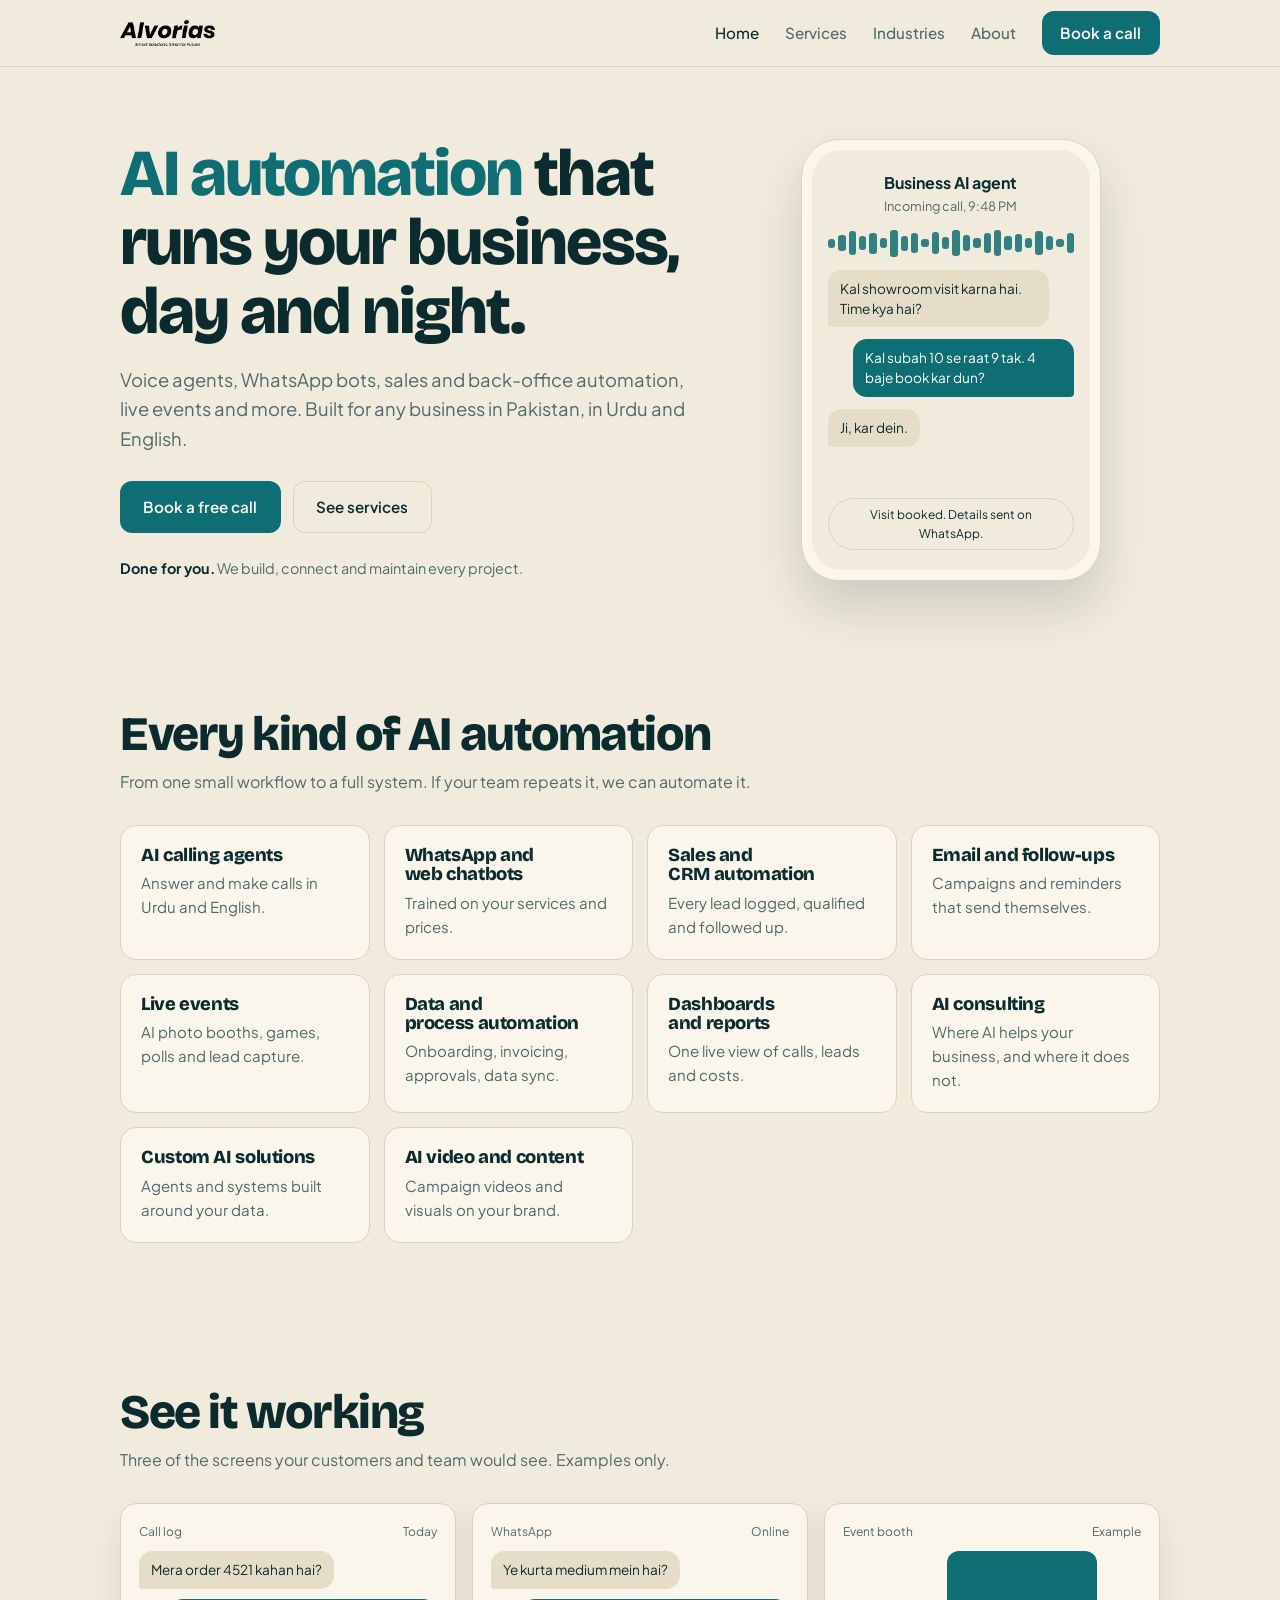
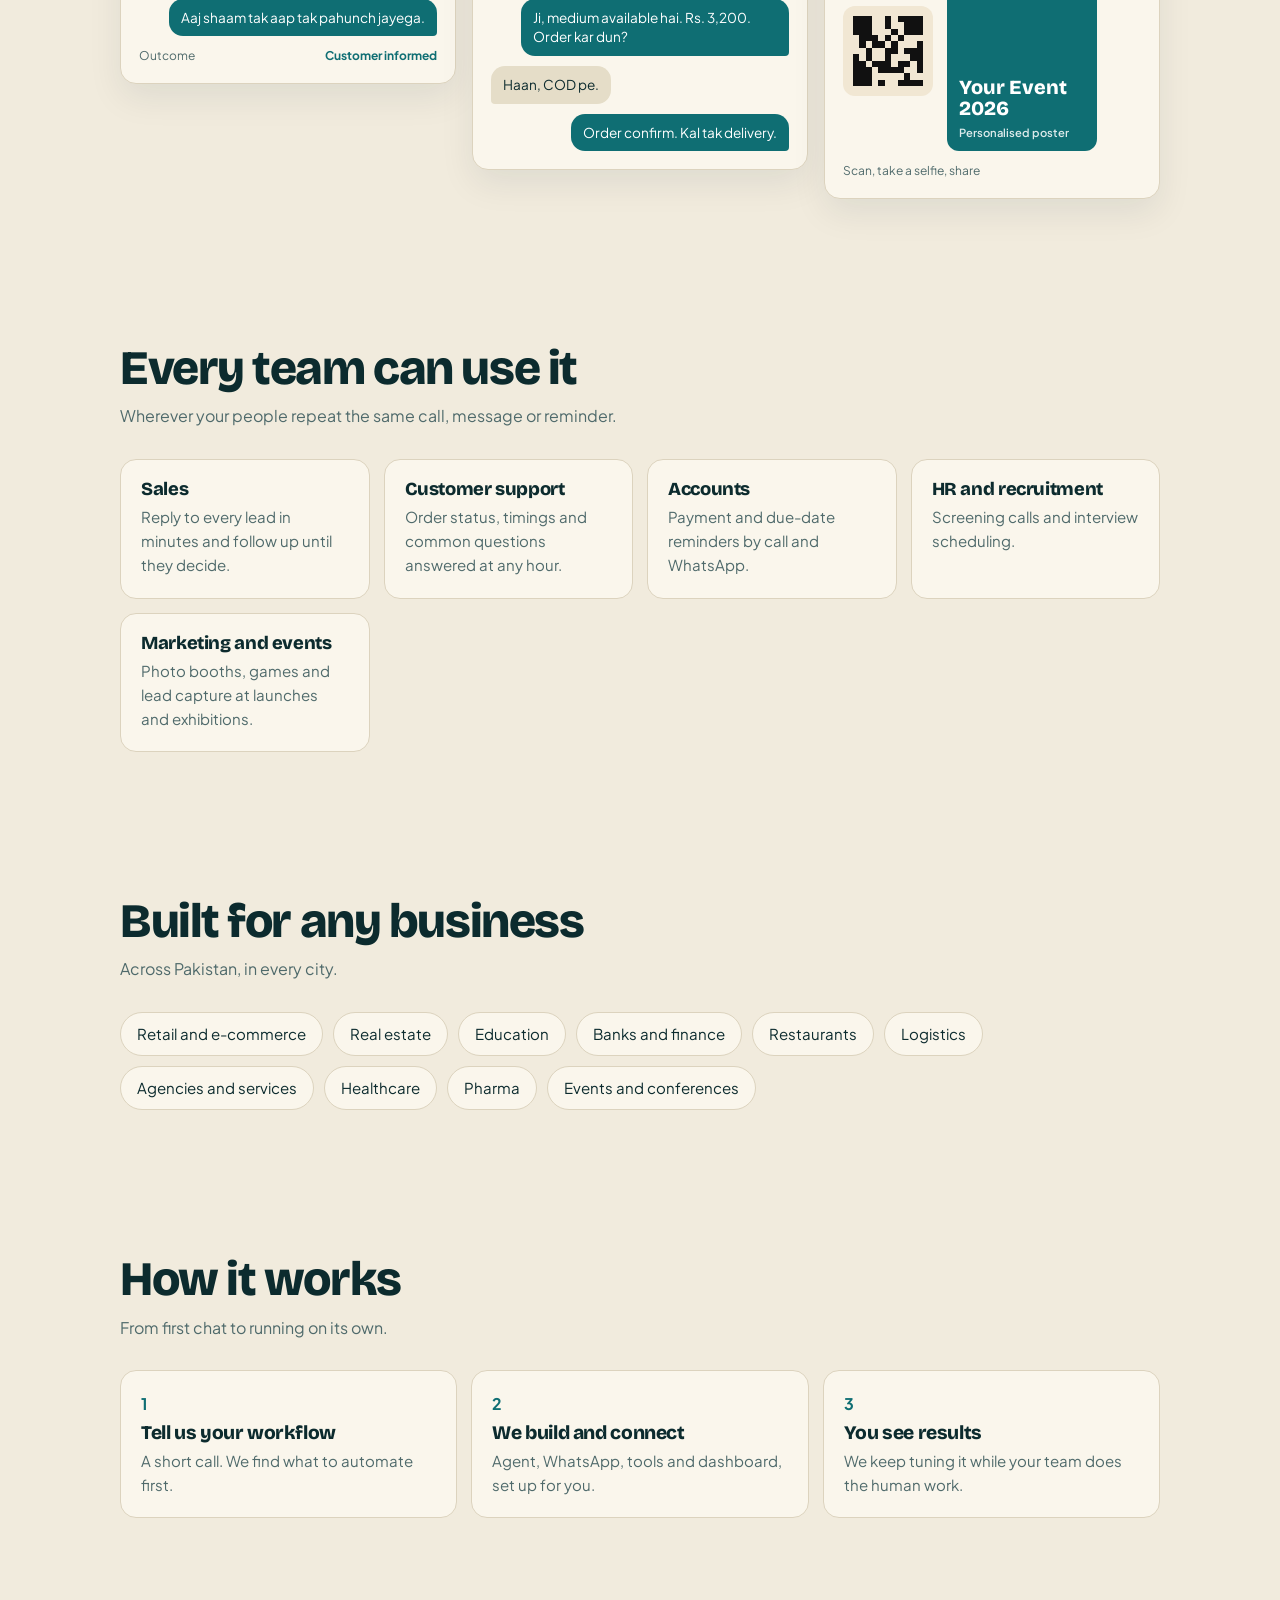
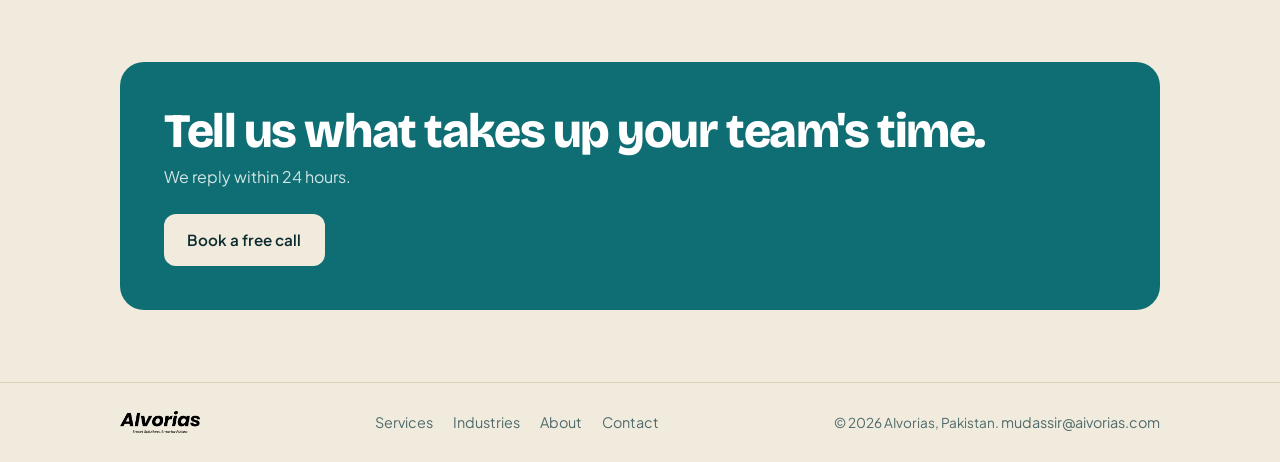
==== commit 22d11652: "Redesign: Teal and Sand look, nationwide positioning, broad automation range, no Urdu script Co-Auth" ====
--- a/index.html
+++ b/index.html
@@ -4,19 +4,18 @@
 <meta charset="utf-8">
 <meta name="viewport" content="width=device-width, initial-scale=1">
 <title>AIvorias | AI Automation for Pakistani Businesses</title>
-<meta name="description" content="AIvorias builds AI voice agents, WhatsApp automation and business workflows in Urdu and English, so your business keeps answering, booking and following up around the clock.">
-<meta name="theme-color" content="#070B14">
+<meta name="description" content="AIvorias builds AI voice agents, WhatsApp automation, sales and back-office workflows and live event experiences for businesses across Pakistan, in Urdu and English.">
+<meta name="theme-color" content="#F1EBDD">
 <link rel="canonical" href="https://www.aivorias.com/">
-<link rel="icon" type="image/png" href="/logo-white.png">
+<link rel="icon" type="image/png" href="/logo.png">
 <meta property="og:type" content="website">
 <meta property="og:title" content="AIvorias | AI Automation for Pakistani Businesses">
-<meta property="og:description" content="AIvorias builds AI voice agents, WhatsApp automation and business workflows in Urdu and English, so your business keeps answering, booking and following up around the clock.">
+<meta property="og:description" content="AIvorias builds AI voice agents, WhatsApp automation, sales and back-office workflows and live event experiences for businesses across Pakistan, in Urdu and English.">
 <meta property="og:url" content="https://www.aivorias.com/">
 <link rel="preconnect" href="https://fonts.googleapis.com">
 <link rel="preconnect" href="https://fonts.gstatic.com" crossorigin>
-<link rel="stylesheet" href="https://fonts.googleapis.com/css2?family=Sora:wght@500;600;700&family=Plus+Jakarta+Sans:wght@400;500;600;700&family=Noto+Nastaliq+Urdu:wght@400..600&display=swap">
-<link rel="stylesheet" href="/styles.css?v=20261112a">
-<script>document.documentElement.classList.add('js')</script>
+<link rel="stylesheet" href="https://fonts.googleapis.com/css2?family=Bricolage+Grotesque:opsz,wght@12..96,500;12..96,700;12..96,800&family=Plus+Jakarta+Sans:wght@400;500;600;700&display=swap">
+<link rel="stylesheet" href="/styles.css?v=20261114a">
 </head>
 <body>
 <a class="skip" href="#main">Skip to content</a>
@@ -35,53 +34,67 @@
 <section class="hero">
   <div class="wrap hero-grid">
     <div>
-      <h1>Your business, answering every call.</h1>
-      <p class="lead">AI voice agents, WhatsApp automation and workflows in Urdu and English. Built for you, running 24/7.</p>
+      <h1><em>AI automation</em> that runs your business, day and night.</h1>
+      <p class="lead">Voice agents, WhatsApp bots, sales and back-office automation, live events and more. Built for any business in Pakistan, in Urdu and English.</p>
       <div class="cta-row">
         <a class="btn btn-primary" href="/contact/">Book a free call</a>
         <a class="btn btn-ghost" href="/services/">See services</a>
       </div>
+      <p class="proof"><b>Done for you.</b> We build, connect and maintain every project.</p>
     </div>
-
-    <div class="call" id="call" aria-label="Sample AI call between a patient and a clinic's AI agent">
-      <div class="call-top">
-        <div class="call-who"><div class="call-avatar"><svg viewBox="0 0 24 24" aria-hidden="true"><path d="M22 16.9v3a2 2 0 0 1-2.2 2 19.8 19.8 0 0 1-8.6-3.1 19.5 19.5 0 0 1-6-6A19.8 19.8 0 0 1 2.1 4.2 2 2 0 0 1 4.1 2h3a2 2 0 0 1 2 1.7c.1 1 .4 1.9.7 2.8a2 2 0 0 1-.5 2.1L8 9.9a16 16 0 0 0 6 6l1.3-1.3a2 2 0 0 1 2.1-.4c.9.3 1.8.6 2.8.7a2 2 0 0 1 1.7 2z"/></svg></div><div><strong>Clinic AI agent</strong><span>Sample call, 11:42 PM</span></div></div>
-        <div class="call-timer" aria-hidden="true">00:00</div>
-      </div>
-      <div class="wave" aria-hidden="true"></div>
-      <div class="transcript">
-        <div class="msg caller"><span class="ur" lang="ur">السلام علیکم، مجھے کل شام کا اپائنٹمنٹ چاہیے۔</span><span class="tr">I need an appointment for tomorrow evening.</span></div>
-        <div class="msg agent"><span class="ur" lang="ur">جی ضرور۔ کل شام 5 بجے کا سلاٹ خالی ہے، بُک کر دوں؟</span><span class="tr">Of course. 5 PM is open. Shall I book it?</span></div>
-        <div class="msg agent"><span class="ur" lang="ur">بُک ہو گیا۔ تصدیق واٹس ایپ پر بھیج دی ہے۔</span><span class="tr">Booked. Confirmation sent on WhatsApp.</span></div>
-      </div>
-      <div class="call-actions">
-        <span class="chip"><svg viewBox="0 0 24 24" aria-hidden="true"><path d="M20 6 9 17l-5-5"/></svg>Appointment booked</span>
-        <span class="chip"><svg viewBox="0 0 24 24" aria-hidden="true"><path d="M20 6 9 17l-5-5"/></svg>WhatsApp sent</span>
-      </div>
-      <div class="call-foot"><span>Example conversation</span><button class="replay" type="button">Replay</button></div>
-    </div>
+    <div class="phone" aria-label="Example call handled by an AI agent"><div class="screen">
+      <div class="who"><strong>Business AI agent</strong>Incoming call, 9:48 PM</div>
+      <div class="wave" aria-hidden="true"><i style="--h:30%;--d:0.00s"></i><i style="--h:55%;--d:0.06s"></i><i style="--h:80%;--d:0.12s"></i><i style="--h:45%;--d:0.18s"></i><i style="--h:70%;--d:0.24s"></i><i style="--h:35%;--d:0.30s"></i><i style="--h:90%;--d:0.36s"></i><i style="--h:50%;--d:0.42s"></i><i style="--h:65%;--d:0.48s"></i><i style="--h:28%;--d:0.54s"></i><i style="--h:75%;--d:0.60s"></i><i style="--h:40%;--d:0.66s"></i><i style="--h:85%;--d:0.72s"></i><i style="--h:52%;--d:0.78s"></i><i style="--h:32%;--d:0.84s"></i><i style="--h:68%;--d:0.90s"></i><i style="--h:88%;--d:0.96s"></i><i style="--h:44%;--d:1.02s"></i><i style="--h:60%;--d:1.08s"></i><i style="--h:36%;--d:1.14s"></i><i style="--h:78%;--d:1.20s"></i><i style="--h:48%;--d:1.26s"></i><i style="--h:26%;--d:1.32s"></i><i style="--h:64%;--d:1.38s"></i></div>
+      <div class="bb in">Kal showroom visit karna hai. Time kya hai?</div>
+      <div class="bb out">Kal subah 10 se raat 9 tak. 4 baje book kar dun?</div>
+      <div class="bb in">Ji, kar dein.</div>
+      <div class="tick">Visit booked. Details sent on WhatsApp.</div>
+    </div></div>
   </div>
 </section>
 
-<section>
-  <div class="wrap">
-    <h2 class="sec-title">What we automate</h2>
-    <ul class="what"><li><h3>Answer every customer</h3><p>Calls and chats handled the moment they arrive.</p></li><li><h3>Win and keep customers</h3><p>Leads followed up without anyone chasing them.</p></li><li><h3>Run live events</h3><p>Interactive activations that capture leads.</p></li><li><h3>Run the back office</h3><p>Repetitive work handled by systems.</p></li><li><h3>Plan and build</h3><p>Start with a plan, or bring us something to build.</p></li></ul>
-    <p class="more"><a class="text-link" href="/services/">All services</a></p>
+<section id="what"><div class="wrap">
+  <h2>Every kind of AI automation</h2>
+  <p class="sub">From one small workflow to a full system. If your team repeats it, we can automate it.</p>
+  <div class="caps"><div class="capc"><h3>AI calling agents</h3><p>Answer and make calls in Urdu and English.</p></div><div class="capc"><h3>WhatsApp and web chatbots</h3><p>Trained on your services and prices.</p></div><div class="capc"><h3>Sales and CRM automation</h3><p>Every lead logged, qualified and followed up.</p></div><div class="capc"><h3>Email and follow-ups</h3><p>Campaigns and reminders that send themselves.</p></div><div class="capc"><h3>Live events</h3><p>AI photo booths, games, polls and lead capture.</p></div><div class="capc"><h3>Data and process automation</h3><p>Onboarding, invoicing, approvals, data sync.</p></div><div class="capc"><h3>Dashboards and reports</h3><p>One live view of calls, leads and costs.</p></div><div class="capc"><h3>AI consulting</h3><p>Where AI helps your business, and where it does not.</p></div><div class="capc"><h3>Custom AI solutions</h3><p>Agents and systems built around your data.</p></div><div class="capc"><h3>AI video and content</h3><p>Campaign videos and visuals on your brand.</p></div></div>
+</div></section>
+
+<section><div class="wrap">
+  <h2>See it working</h2>
+  <p class="sub">Three of the screens your customers and team would see. Examples only.</p>
+  <div class="trio">
+    <div class="ui"><div class="cap"><span>Call log</span><span>Today</span></div><div class="bb in">Mera order 4521 kahan hai?</div><div class="bb out">Aaj shaam tak aap tak pahunch jayega.</div><div class="cap"><span>Outcome</span><span class="ok">Customer informed</span></div></div>
+    <div class="ui"><div class="cap"><span>WhatsApp</span><span>Online</span></div><div class="bb in">Ye kurta medium mein hai?</div><div class="bb out">Ji, medium available hai. Rs. 3,200. Order kar dun?</div><div class="bb in">Haan, COD pe.</div><div class="bb out">Order confirm. Kal tak delivery.</div></div>
+    <div class="ui"><div class="cap"><span>Event booth</span><span>Example</span></div><div class="poster"><div class="qr"><svg viewBox="0 0 11 11" fill="currentColor" shape-rendering="crispEdges" aria-label="QR code"><rect x="0" y="0" width="1" height="1"/><rect x="1" y="0" width="1" height="1"/><rect x="2" y="0" width="1" height="1"/><rect x="5" y="0" width="1" height="1"/><rect x="7" y="0" width="1" height="1"/><rect x="8" y="0" width="1" height="1"/><rect x="9" y="0" width="1" height="1"/><rect x="10" y="0" width="1" height="1"/><rect x="0" y="1" width="1" height="1"/><rect x="1" y="1" width="1" height="1"/><rect x="2" y="1" width="1" height="1"/><rect x="5" y="1" width="1" height="1"/><rect x="8" y="1" width="1" height="1"/><rect x="9" y="1" width="1" height="1"/><rect x="10" y="1" width="1" height="1"/><rect x="0" y="2" width="1" height="1"/><rect x="1" y="2" width="1" height="1"/><rect x="2" y="2" width="1" height="1"/><rect x="6" y="2" width="1" height="1"/><rect x="8" y="2" width="1" height="1"/><rect x="9" y="2" width="1" height="1"/><rect x="10" y="2" width="1" height="1"/><rect x="1" y="3" width="1" height="1"/><rect x="2" y="3" width="1" height="1"/><rect x="3" y="3" width="1" height="1"/><rect x="5" y="3" width="1" height="1"/><rect x="7" y="3" width="1" height="1"/><rect x="1" y="4" width="1" height="1"/><rect x="3" y="4" width="1" height="1"/><rect x="4" y="4" width="1" height="1"/><rect x="6" y="4" width="1" height="1"/><rect x="10" y="4" width="1" height="1"/><rect x="2" y="5" width="1" height="1"/><rect x="5" y="5" width="1" height="1"/><rect x="6" y="5" width="1" height="1"/><rect x="8" y="5" width="1" height="1"/><rect x="9" y="5" width="1" height="1"/><rect x="10" y="5" width="1" height="1"/><rect x="0" y="6" width="1" height="1"/><rect x="2" y="6" width="1" height="1"/><rect x="5" y="6" width="1" height="1"/><rect x="9" y="6" width="1" height="1"/><rect x="10" y="6" width="1" height="1"/><rect x="0" y="7" width="1" height="1"/><rect x="1" y="7" width="1" height="1"/><rect x="3" y="7" width="1" height="1"/><rect x="4" y="7" width="1" height="1"/><rect x="5" y="7" width="1" height="1"/><rect x="7" y="7" width="1" height="1"/><rect x="8" y="7" width="1" height="1"/><rect x="10" y="7" width="1" height="1"/><rect x="0" y="8" width="1" height="1"/><rect x="1" y="8" width="1" height="1"/><rect x="2" y="8" width="1" height="1"/><rect x="4" y="8" width="1" height="1"/><rect x="5" y="8" width="1" height="1"/><rect x="6" y="8" width="1" height="1"/><rect x="7" y="8" width="1" height="1"/><rect x="10" y="8" width="1" height="1"/><rect x="0" y="9" width="1" height="1"/><rect x="1" y="9" width="1" height="1"/><rect x="2" y="9" width="1" height="1"/><rect x="8" y="9" width="1" height="1"/><rect x="0" y="10" width="1" height="1"/><rect x="1" y="10" width="1" height="1"/><rect x="2" y="10" width="1" height="1"/><rect x="4" y="10" width="1" height="1"/><rect x="7" y="10" width="1" height="1"/><rect x="8" y="10" width="1" height="1"/><rect x="9" y="10" width="1" height="1"/><rect x="10" y="10" width="1" height="1"/></svg></div><div class="pcard">Your Event 2026<small>Personalised poster</small></div></div><div class="cap"><span>Scan, take a selfie, share</span><span></span></div></div>
   </div>
-</section>
+</div></section>
 
-<section>
-  <div class="wrap">
-    <h2 class="sec-title">Built for your industry</h2>
-    <div class="pills"><span class="pill">Healthcare and clinics</span><span class="pill">Pharma</span><span class="pill">Events and conferences</span><span class="pill">Real estate</span><span class="pill">E-commerce</span><span class="pill">Education</span><span class="pill">Consultants and agencies</span><span class="pill">Recruitment</span><span class="pill">Law firms</span><span class="pill">Restaurants and salons</span></div>
+<section><div class="wrap">
+  <h2>Every team can use it</h2>
+  <p class="sub">Wherever your people repeat the same call, message or reminder.</p>
+  <div class="dept"><div><h3>Sales</h3><p>Reply to every lead in minutes and follow up until they decide.</p></div><div><h3>Customer support</h3><p>Order status, timings and common questions answered at any hour.</p></div><div><h3>Accounts</h3><p>Payment and due-date reminders by call and WhatsApp.</p></div><div><h3>HR and recruitment</h3><p>Screening calls and interview scheduling.</p></div><div><h3>Marketing and events</h3><p>Photo booths, games and lead capture at launches and exhibitions.</p></div></div>
+</div></section>
+
+<section><div class="wrap">
+  <h2>Built for any business</h2>
+  <p class="sub">Across Pakistan, in every city.</p>
+  <div class="pills"><span class="pill">Retail and e-commerce</span><span class="pill">Real estate</span><span class="pill">Education</span><span class="pill">Banks and finance</span><span class="pill">Restaurants</span><span class="pill">Logistics</span><span class="pill">Agencies and services</span><span class="pill">Healthcare</span><span class="pill">Pharma</span><span class="pill">Events and conferences</span></div>
+</div></section>
+
+<section><div class="wrap">
+  <h2>How it works</h2>
+  <p class="sub">From first chat to running on its own.</p>
+  <div class="steps">
+    <div class="step"><b>1</b><h3>Tell us your workflow</h3><p>A short call. We find what to automate first.</p></div>
+    <div class="step"><b>2</b><h3>We build and connect</h3><p>Agent, WhatsApp, tools and dashboard, set up for you.</p></div>
+    <div class="step"><b>3</b><h3>You see results</h3><p>We keep tuning it while your team does the human work.</p></div>
   </div>
-</section>
+</div></section>
 
 <section>
   <div class="wrap">
     <div class="cta-band">
-      <div><h2>Ready to see what AI can take off your plate?</h2><p>Book a free call. We will show you what to automate first.</p></div>
+      <div><h2>Tell us what takes up your team's time.</h2><p>We reply within 24 hours.</p></div>
       <a class="btn btn-primary" href="/contact/">Book a free call</a>
     </div>
   </div>
@@ -91,9 +104,9 @@
   <div class="wrap foot">
     <img src="/logo-text-white.png" alt="AIvorias">
     <nav aria-label="Footer"><a href="/services/">Services</a><a href="/industries/">Industries</a><a href="/about/">About</a><a href="/contact/">Contact</a></nav>
-    <span class="copy">&copy; 2026 AIvorias, Lahore. <a href="mailto:mudassir@aivorias.com">mudassir@aivorias.com</a></span>
+    <span class="copy">&copy; 2026 AIvorias, Pakistan. <a href="mailto:mudassir@aivorias.com">mudassir@aivorias.com</a></span>
   </div>
 </footer>
-<script src="/main.js?v=20261112a" defer></script>
+<script src="/main.js?v=20261114a" defer></script>
 </body>
 </html>
--- a/styles.css
+++ b/styles.css
@@ -1,35 +1,34 @@
-/* AIvorias - Aurora Night */
-:root{--bg:#070B14;--panel:rgba(255,255,255,.05);--line:rgba(255,255,255,.10);--fg:#EAF2F8;--dim:#A9B7C4;--mint:#35E0A4;--on-mint:#03211A;--violet:#7A6EFF;--display:Sora,system-ui,sans-serif;--body:"Plus Jakarta Sans",system-ui,sans-serif;--urdu:"Noto Nastaliq Urdu",serif;--gutter:clamp(18px,5vw,40px);--ease:cubic-bezier(.16,1,.3,1)}
+/* AIvorias - Teal and Sand */
+:root{--bg:#F1EBDD;--panel:#FAF6EC;--line:#DCD3BE;--fg:#0C2B2E;--dim:#4F6A6B;--acc:#0F6E73;--on-acc:#fff;--bub:#E5DDC8;--r:16px;--display:"Bricolage Grotesque",system-ui,sans-serif;--body:"Plus Jakarta Sans",system-ui,sans-serif;--gutter:clamp(18px,5vw,40px);--ease:cubic-bezier(.16,1,.3,1)}
 *{box-sizing:border-box}
 html{scroll-behavior:smooth;-webkit-text-size-adjust:100%}
 body{margin:0;background:var(--bg);color:var(--fg);font:400 1rem/1.6 var(--body);overflow-x:hidden}
-body::before{content:"";position:absolute;top:-120px;right:0;width:min(900px,100%);height:760px;background:radial-gradient(closest-side,rgba(53,224,164,.22),transparent),radial-gradient(closest-side at 75% 65%,rgba(122,110,255,.24),transparent);filter:blur(40px);z-index:-1;pointer-events:none}
 img{max-width:100%;display:block}
 a{color:inherit}
-::selection{background:var(--mint);color:var(--on-mint)}
-:focus-visible{outline:2px solid var(--mint);outline-offset:3px;border-radius:6px}
+::selection{background:var(--acc);color:#fff}
+:focus-visible{outline:2px solid var(--acc);outline-offset:3px;border-radius:6px}
 .wrap{max-width:1120px;margin:0 auto;padding-inline:var(--gutter)}
-.skip{position:absolute;left:-999px;top:8px;background:var(--mint);color:var(--on-mint);padding:8px 14px;border-radius:8px;z-index:99}
+.skip{position:absolute;left:-999px;top:8px;background:var(--acc);color:#fff;padding:8px 14px;border-radius:8px;z-index:99}
 .skip:focus{left:8px}
-h1,h2,h3{font-family:var(--display);font-weight:600;letter-spacing:-.02em;line-height:1.1;margin:0;text-wrap:balance}
-h1{font-size:clamp(2rem,5.4vw,3.6rem)}
-h2{font-size:clamp(1.5rem,3.2vw,2.2rem)}
-h3{font-size:1.1rem;letter-spacing:-.01em}
+h1,h2,h3{font-family:var(--display);font-weight:800;letter-spacing:-.03em;line-height:1.05;margin:0;text-wrap:balance}
+h1{font-size:clamp(2.1rem,5.4vw,4.1rem)}
+h1 em{font-style:normal;color:var(--acc)}
+h2{font-size:clamp(1.8rem,3.8vw,3rem)}
+h3{font-size:1.2rem;letter-spacing:-.02em}
 p{margin:0}
-section{padding-block:clamp(40px,7vw,80px)}
-.lead{color:var(--dim);font-size:clamp(1.02rem,1.6vw,1.2rem);max-width:52ch;margin-top:16px}
+section{padding-block:clamp(36px,6vw,72px)}
+.lead{color:var(--dim);font-size:clamp(1.02rem,1.5vw,1.15rem);max-width:50ch;margin-top:18px}
+.sub{color:var(--dim);margin:10px 0 30px;max-width:56ch}
 
-/* buttons */
-.btn{display:inline-flex;align-items:center;justify-content:center;padding:.8rem 1.4rem;border-radius:999px;font-weight:600;font-size:.95rem;text-decoration:none;border:1px solid transparent;transition:transform .25s var(--ease),background .2s}
-.btn-primary{background:var(--mint);color:var(--on-mint)}
-.btn-primary:hover{transform:translateY(-2px);background:#5CEBBA}
-.btn-ghost{background:var(--panel);border-color:var(--line);color:var(--fg)}
-.btn-ghost:hover{background:rgba(255,255,255,.10)}
+.btn{display:inline-flex;align-items:center;justify-content:center;padding:.8rem 1.4rem;border-radius:12px;font-weight:600;font-size:.95rem;text-decoration:none;border:1px solid transparent;transition:transform .25s var(--ease),background .2s}
+.btn-primary{background:var(--acc);color:var(--on-acc)}
+.btn-primary:hover{transform:translateY(-2px);background:#0B5A5E}
+.btn-ghost{background:transparent;border-color:var(--line);color:var(--fg)}
+.btn-ghost:hover{background:var(--panel)}
 
-/* header */
-.site-header{position:sticky;top:0;z-index:50;background:rgba(7,11,20,.78);backdrop-filter:blur(14px);border-bottom:1px solid var(--line)}
+.site-header{position:sticky;top:0;z-index:50;background:rgba(241,235,221,.88);backdrop-filter:blur(12px);border-bottom:1px solid var(--line)}
 .site-header .wrap{display:flex;align-items:center;justify-content:space-between;height:66px}
-.brand img{height:26px;width:auto}
+.brand img{height:26px;width:auto;filter:invert(1)}
 .nav{display:flex;align-items:center;gap:26px}
 .nav .link{text-decoration:none;color:var(--dim);font-size:.95rem;font-weight:500}
 .nav .link:hover,.nav .link[aria-current]{color:var(--fg)}
@@ -46,99 +45,96 @@
  .nav .link{font-size:1.4rem;color:var(--fg)}
 }
 
-/* hero */
-.hero{padding-block:clamp(36px,7vw,84px) clamp(28px,5vw,56px)}
-.hero-grid{display:grid;grid-template-columns:minmax(0,1.1fr) minmax(0,1fr);gap:clamp(28px,5vw,64px);align-items:center}
+.hero{padding-block:clamp(32px,6vw,72px) clamp(28px,5vw,56px)}
+.hero-grid{display:grid;grid-template-columns:minmax(0,1.15fr) minmax(0,.85fr);gap:clamp(28px,5vw,56px);align-items:center}
 .cta-row{display:flex;flex-wrap:wrap;gap:12px;margin-top:28px}
+.proof{margin-top:24px;font-size:.9rem;color:var(--dim)}.proof b{color:var(--fg)}
 @media(max-width:860px){.hero-grid{grid-template-columns:1fr}}
 
-/* call demo */
-.call{background:rgba(14,22,36,.72);backdrop-filter:blur(14px);border:1px solid var(--line);border-radius:24px;padding:18px;box-shadow:0 24px 50px rgba(0,0,0,.35);display:flex;flex-direction:column;gap:14px}
-.call-top{display:flex;justify-content:space-between;align-items:center;gap:12px}
-.call-who{display:flex;align-items:center;gap:12px;min-width:0}
-.call-who strong{display:block;font-size:.95rem}
-.call-who span{display:block;color:var(--dim);font-size:.8rem}
-.call-avatar{width:40px;height:40px;border-radius:50%;background:var(--mint);display:grid;place-items:center;flex:none}
-.call-avatar svg{width:18px;height:18px;fill:none;stroke:var(--on-mint);stroke-width:2;stroke-linecap:round;stroke-linejoin:round}
-.call-timer{font-variant-numeric:tabular-nums;color:var(--mint);font-weight:600}
-.wave{display:flex;align-items:center;gap:3px;height:34px}
-.wave i{flex:1;height:var(--h);max-height:100%;background:var(--mint);border-radius:3px;opacity:.35;transform-origin:center}
-.speaking .wave i{opacity:.9;animation:w .9s ease-in-out infinite alternate}
-@keyframes w{to{transform:scaleY(.35)}}
-.transcript{display:flex;flex-direction:column;gap:10px}
-.msg{padding:10px 14px;border-radius:16px 16px 16px 4px;background:rgba(255,255,255,.07);max-width:92%;display:flex;flex-direction:column;gap:2px}
-.msg.caller{align-self:flex-end;background:var(--mint);color:var(--on-mint);border-radius:16px 16px 4px 16px}
-.ur{font-family:var(--urdu);direction:rtl;font-size:1rem;line-height:1.9;text-align:right}
-.tr{font-size:.8rem;opacity:.75}
-.js .msg,.js .chip{opacity:0;transform:translateY(8px);transition:opacity .5s var(--ease),transform .5s var(--ease)}
-.js .msg.show,.js .chip.show{opacity:1;transform:none}
-.call-actions{display:flex;flex-wrap:wrap;gap:8px}
-.chip{display:inline-flex;align-items:center;gap:6px;font-size:.8rem;padding:5px 11px;border-radius:999px;background:rgba(53,224,164,.14);color:var(--mint)}
-.chip svg{width:13px;height:13px;fill:none;stroke:currentColor;stroke-width:3;stroke-linecap:round;stroke-linejoin:round}
-.call-foot{display:flex;justify-content:space-between;align-items:center;color:var(--dim);font-size:.78rem}
-.replay{background:none;border:1px solid var(--line);color:var(--fg);border-radius:999px;padding:4px 12px;font:inherit;cursor:pointer}
-.replay:hover{background:var(--panel)}
+.phone{width:min(300px,100%);margin:0 auto;background:var(--panel);border-radius:38px;padding:10px;border:1px solid var(--line);box-shadow:0 26px 50px rgba(12,43,46,.16)}
+.screen{background:var(--bg);border-radius:30px;padding:20px 16px;display:flex;flex-direction:column;gap:12px;min-height:420px}
+.who{text-align:center;font-size:.8rem;color:var(--dim)}.who strong{display:block;color:var(--fg);font-size:1rem}
+.wave{display:flex;gap:3px;height:30px;align-items:center}
+.wave i{flex:1;height:var(--h);background:var(--acc);border-radius:3px;opacity:.85;animation:w 1.1s ease-in-out infinite alternate;animation-delay:var(--d)}
+@keyframes w{to{transform:scaleY(.35);opacity:.45}}
+.bb{padding:9px 12px;border-radius:14px;font-size:.85rem;line-height:1.45;max-width:90%}
+.bb.in{background:var(--bub);align-self:flex-start;border-bottom-left-radius:4px}
+.bb.out{background:var(--acc);color:#fff;align-self:flex-end;border-bottom-right-radius:4px}
+.tick{align-self:center;margin-top:auto;font-size:.75rem;border:1px solid var(--line);padding:6px 12px;border-radius:999px;text-align:center}
 
-/* sections */
-.sec-title{margin-bottom:26px}
-.what{list-style:none;margin:0;padding:0;display:grid;grid-template-columns:repeat(5,minmax(0,1fr));gap:12px}
-.what li{background:var(--panel);border:1px solid var(--line);border-radius:20px;padding:20px}
-.what h3{margin-bottom:8px}
-.what p{color:var(--dim);font-size:.9rem}
-@media(max-width:980px){.what{grid-template-columns:repeat(2,minmax(0,1fr))}.what li:last-child{grid-column:1/-1}}
-@media(max-width:520px){.what{grid-template-columns:1fr}}
-.more{margin-top:18px}
-.text-link{color:var(--mint);font-weight:600;text-decoration:none}
-.text-link::after{content:" \2192"}
+.caps,.dept{display:grid;grid-template-columns:repeat(auto-fit,minmax(220px,1fr));gap:14px}
+.capc,.dept>div,.step,.ind-grid li{background:var(--panel);border:1px solid var(--line);border-radius:var(--r);padding:20px}
+.capc h3,.dept h3,.ind-grid h3{font-size:1.15rem;margin-bottom:6px}
+.capc p,.dept p,.step p,.ind-grid p{color:var(--dim);font-size:.94rem}
+.trio{display:grid;grid-template-columns:repeat(auto-fit,minmax(260px,1fr));gap:16px;align-items:start}
+.ui{background:var(--panel);border:1px solid var(--line);border-radius:var(--r);padding:18px;display:flex;flex-direction:column;gap:10px;box-shadow:0 14px 34px rgba(12,43,46,.08)}
+.cap{font-size:.75rem;color:var(--dim);display:flex;justify-content:space-between}
+.cap .ok{color:var(--acc);font-weight:700}
+.poster{display:grid;grid-template-columns:90px 1fr;gap:14px;align-items:center}
+.qr{background:#F1E7D3;color:#111;padding:10px;border-radius:12px}.qr svg{display:block;width:100%}
+.pcard{aspect-ratio:3/4;max-width:150px;border-radius:12px;background:var(--acc);color:#fff;padding:12px;display:flex;flex-direction:column;justify-content:flex-end;font:800 1.25rem/1.05 var(--display)}
+.pcard small{font:600 .7rem var(--body);margin-top:6px;opacity:.85}
+.steps{display:grid;grid-template-columns:repeat(auto-fit,minmax(240px,1fr));gap:14px}
+.step b{color:var(--acc)}.step h3{margin:6px 0}
 .pills{display:flex;flex-wrap:wrap;gap:10px}
-.pill{padding:9px 16px;border-radius:999px;background:var(--panel);border:1px solid var(--line);font-size:.92rem}
+.pill{padding:9px 16px;border-radius:999px;background:var(--panel);border:1px solid var(--line);font-size:.94rem}
 
-.cta-band{display:flex;justify-content:space-between;align-items:center;gap:24px;flex-wrap:wrap;padding:clamp(24px,4vw,40px);border-radius:28px;background:linear-gradient(135deg,rgba(53,224,164,.16),rgba(122,110,255,.18));border:1px solid var(--line)}
-.cta-band p{color:var(--dim);margin-top:8px}
+.cta-band{display:flex;justify-content:space-between;align-items:center;gap:24px;flex-wrap:wrap;padding:clamp(26px,4vw,44px);border-radius:24px;background:var(--acc);color:#fff}
+.cta-band p{color:rgba(255,255,255,.82);margin-top:8px}
+.cta-band .btn-primary{background:#F1EBDD;color:#0C2B2E}
+.cta-band .btn-primary:hover{background:#fff}
 
-/* inner pages */
-.page-hero{padding-block:clamp(36px,6vw,72px) 8px}
+.page-hero{padding-block:clamp(34px,6vw,68px) 8px}
 .grp{padding-block:clamp(22px,4vw,36px);border-top:1px solid var(--line)}
 .grp-head{margin-bottom:16px}
+.grp-head h2{font-size:clamp(1.5rem,3vw,2.1rem)}
 .grp-head p{color:var(--dim);margin-top:6px}
 .svc{list-style:none;margin:0;padding:0;display:grid;grid-template-columns:repeat(auto-fit,minmax(260px,1fr));gap:12px}
-.svc li,.ind-grid li{background:var(--panel);border:1px solid var(--line);border-radius:20px;padding:18px 20px}
-.svc h3,.ind-grid h3{margin-bottom:6px}
-.svc p,.ind-grid p{color:var(--dim);font-size:.92rem}
-.ind-grid{list-style:none;margin:0;padding:0;display:grid;grid-template-columns:repeat(auto-fill,minmax(250px,1fr));gap:12px;padding-top:20px}
-.prose{max-width:68ch}
-.prose h2{margin:30px 0 10px;font-size:1.4rem}
-.prose h2:first-child{margin-top:0}
-.prose p{color:var(--dim)}
+.svc li{background:var(--panel);border:1px solid var(--line);border-radius:var(--r);padding:18px 20px}
+.svc h3{margin-bottom:6px;font-size:1.1rem}.svc p{color:var(--dim);font-size:.94rem}
+.ind-grid{list-style:none;margin:0;padding:20px 0 0;display:grid;grid-template-columns:repeat(auto-fill,minmax(250px,1fr));gap:12px}
+.prose{max-width:66ch}.prose h2{font-size:1.6rem;margin:30px 0 10px}.prose h2:first-child{margin-top:0}.prose p{color:var(--dim)}
 
-/* contact */
 .contact-grid{display:grid;grid-template-columns:minmax(0,.7fr) minmax(0,1.3fr);gap:clamp(24px,5vw,56px);align-items:start}
 @media(max-width:860px){.contact-grid{grid-template-columns:1fr}}
-.contact-info h2{margin-bottom:14px;font-size:1.3rem}
+.contact-info h2{margin-bottom:14px;font-size:1.5rem}
 .facts{list-style:none;margin:0;padding:0;display:flex;flex-direction:column;gap:14px}
 .facts span{display:block;color:var(--dim);font-size:.8rem}
-.facts a{color:var(--mint);text-decoration:none;overflow-wrap:anywhere}
-.form-card{background:var(--panel);border:1px solid var(--line);border-radius:24px;padding:clamp(18px,3vw,30px)}
+.facts a{color:var(--acc);font-weight:600;text-decoration:none;overflow-wrap:anywhere}
+.form-card{background:var(--panel);border:1px solid var(--line);border-radius:22px;padding:clamp(18px,3vw,30px)}
 .field-row{display:grid;grid-template-columns:1fr 1fr;gap:14px}
 @media(max-width:560px){.field-row{grid-template-columns:1fr}}
 .field{display:flex;flex-direction:column;gap:6px;margin-bottom:14px}
 label{font-size:.85rem;color:var(--dim)}
-input,select,textarea{font:inherit;color:var(--fg);background:rgba(255,255,255,.06);border:1px solid var(--line);border-radius:12px;padding:.75rem .9rem;width:100%}
-select option{color:#000}
+input,select,textarea{font:inherit;color:var(--fg);background:#fff;border:1px solid var(--line);border-radius:12px;padding:.75rem .9rem;width:100%}
 textarea{min-height:110px;resize:vertical}
-input::placeholder,textarea::placeholder{color:#7C8A97}
-input:focus,select:focus,textarea:focus{outline:2px solid var(--mint);outline-offset:1px}
+input::placeholder,textarea::placeholder{color:#8A9A98}
+input:focus,select:focus,textarea:focus{outline:2px solid var(--acc);outline-offset:1px}
 .form-note{color:var(--dim);font-size:.82rem;margin-top:12px}
 .form-done{display:none}.form-done.show{display:block}
-.form-done h3{margin-bottom:10px}.form-done p{color:var(--dim);margin-top:8px}
-.form-done a{color:var(--mint)}
+.form-done h3{margin-bottom:10px}.form-done p{color:var(--dim);margin-top:8px}.form-done a{color:var(--acc);font-weight:600}
 
-/* footer */
-.site-footer{border-top:1px solid var(--line);padding-block:30px}
+.site-footer{border-top:1px solid var(--line);padding-block:28px}
 .foot{display:flex;flex-wrap:wrap;gap:18px 32px;align-items:center;justify-content:space-between}
-.foot img{height:22px;width:auto}
+.foot img{height:22px;width:auto;filter:invert(1)}
 .foot nav{display:flex;gap:20px;flex-wrap:wrap}
 .foot nav a,.foot .copy a{color:var(--dim);text-decoration:none;font-size:.9rem}
 .foot nav a:hover{color:var(--fg)}
 .copy{color:var(--dim);font-size:.85rem}
 @media(prefers-reduced-motion:reduce){*{animation:none!important;transition:none!important;scroll-behavior:auto!important}}
+
+/* phones: keep the home page short */
+@media(max-width:700px){
+ section{padding-block:30px}
+ .sub{margin-bottom:18px}
+ .caps{grid-template-columns:1fr 1fr;gap:10px}
+ .capc{padding:14px}.capc h3{font-size:1rem;margin:0}.capc p{display:none}
+ .trio{display:flex;overflow-x:auto;scroll-snap-type:x mandatory;gap:12px;margin-inline:calc(var(--gutter)*-1);padding-inline:var(--gutter);scroll-padding-left:var(--gutter);padding-bottom:8px}
+ .trio .ui{flex:0 0 80%;scroll-snap-align:start}
+ .dept{grid-template-columns:1fr 1fr;gap:10px}
+ .dept>div{padding:14px}.dept h3{font-size:1rem;margin:0}.dept p{display:none}
+ .dept>div:last-child{grid-column:1/-1}
+ .steps{gap:10px}.step{padding:16px}
+ .hero{padding-top:24px}
+ .screen{min-height:0}
+}
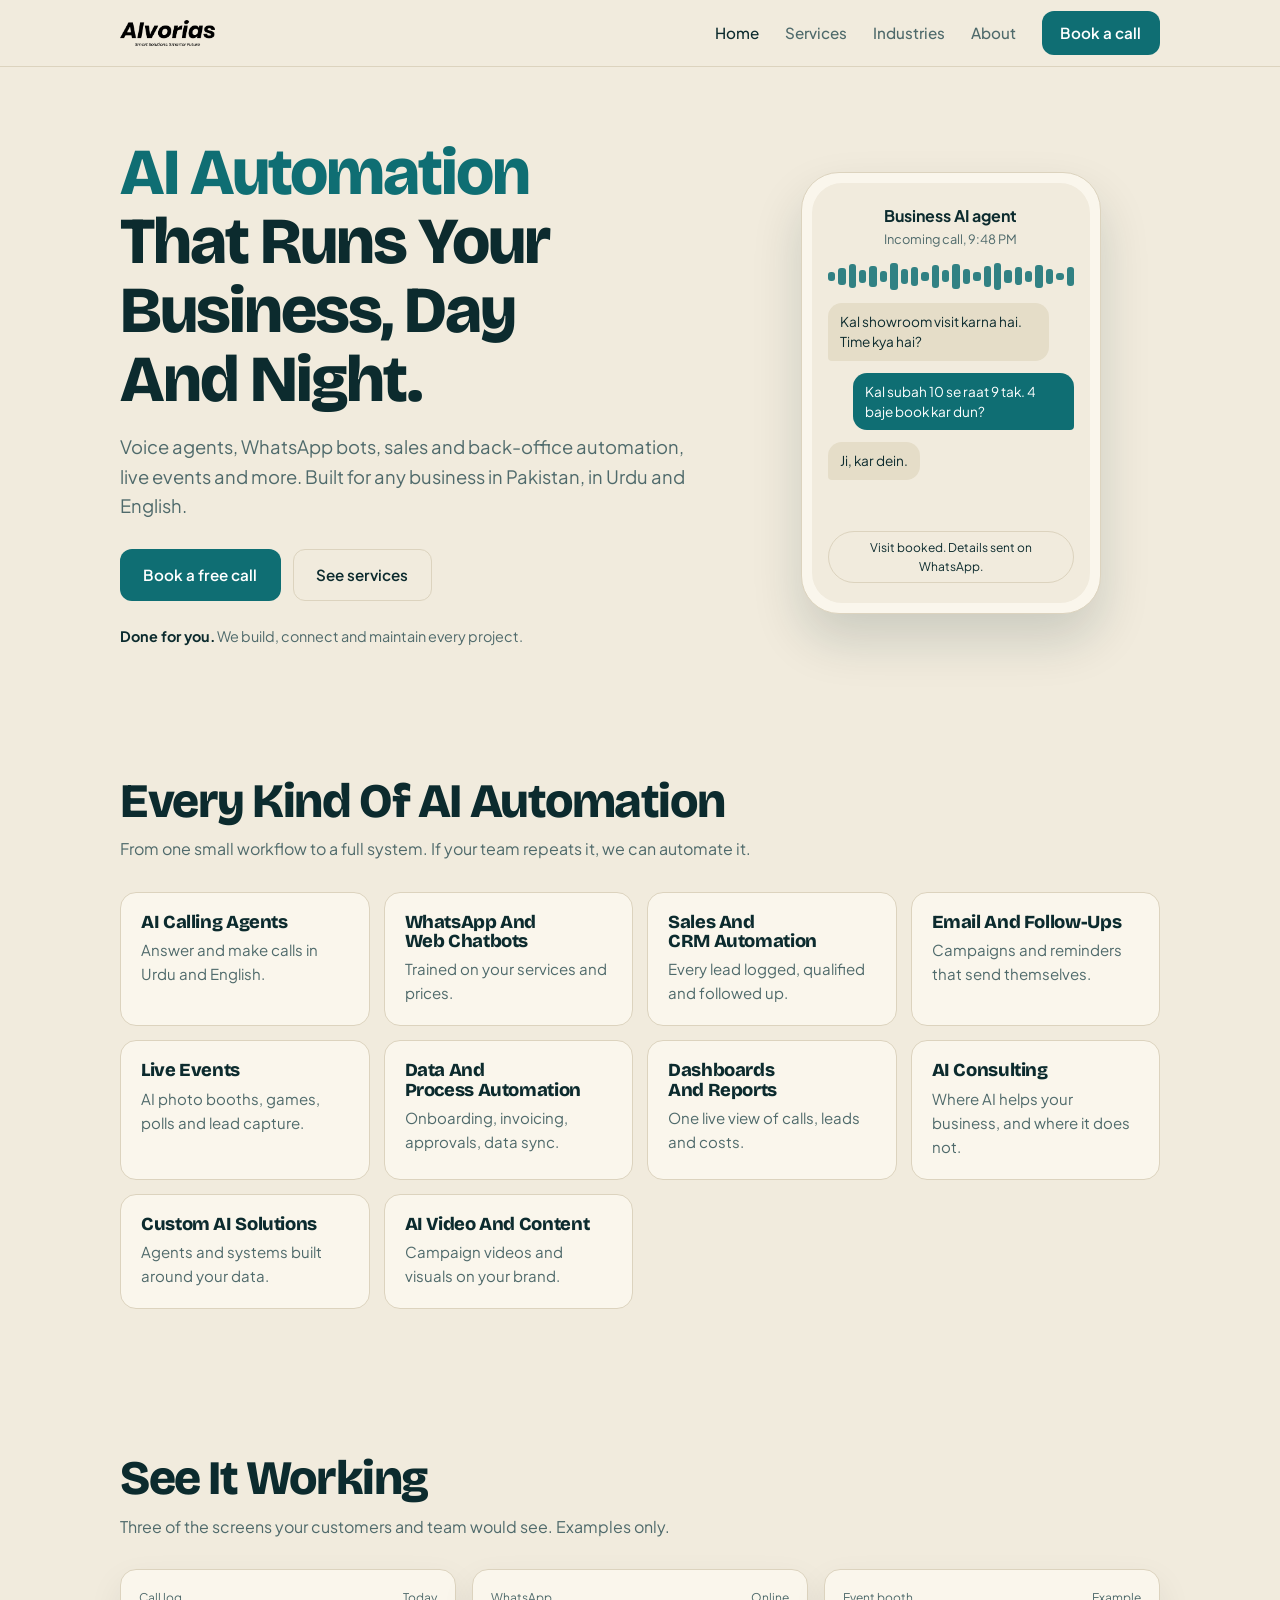
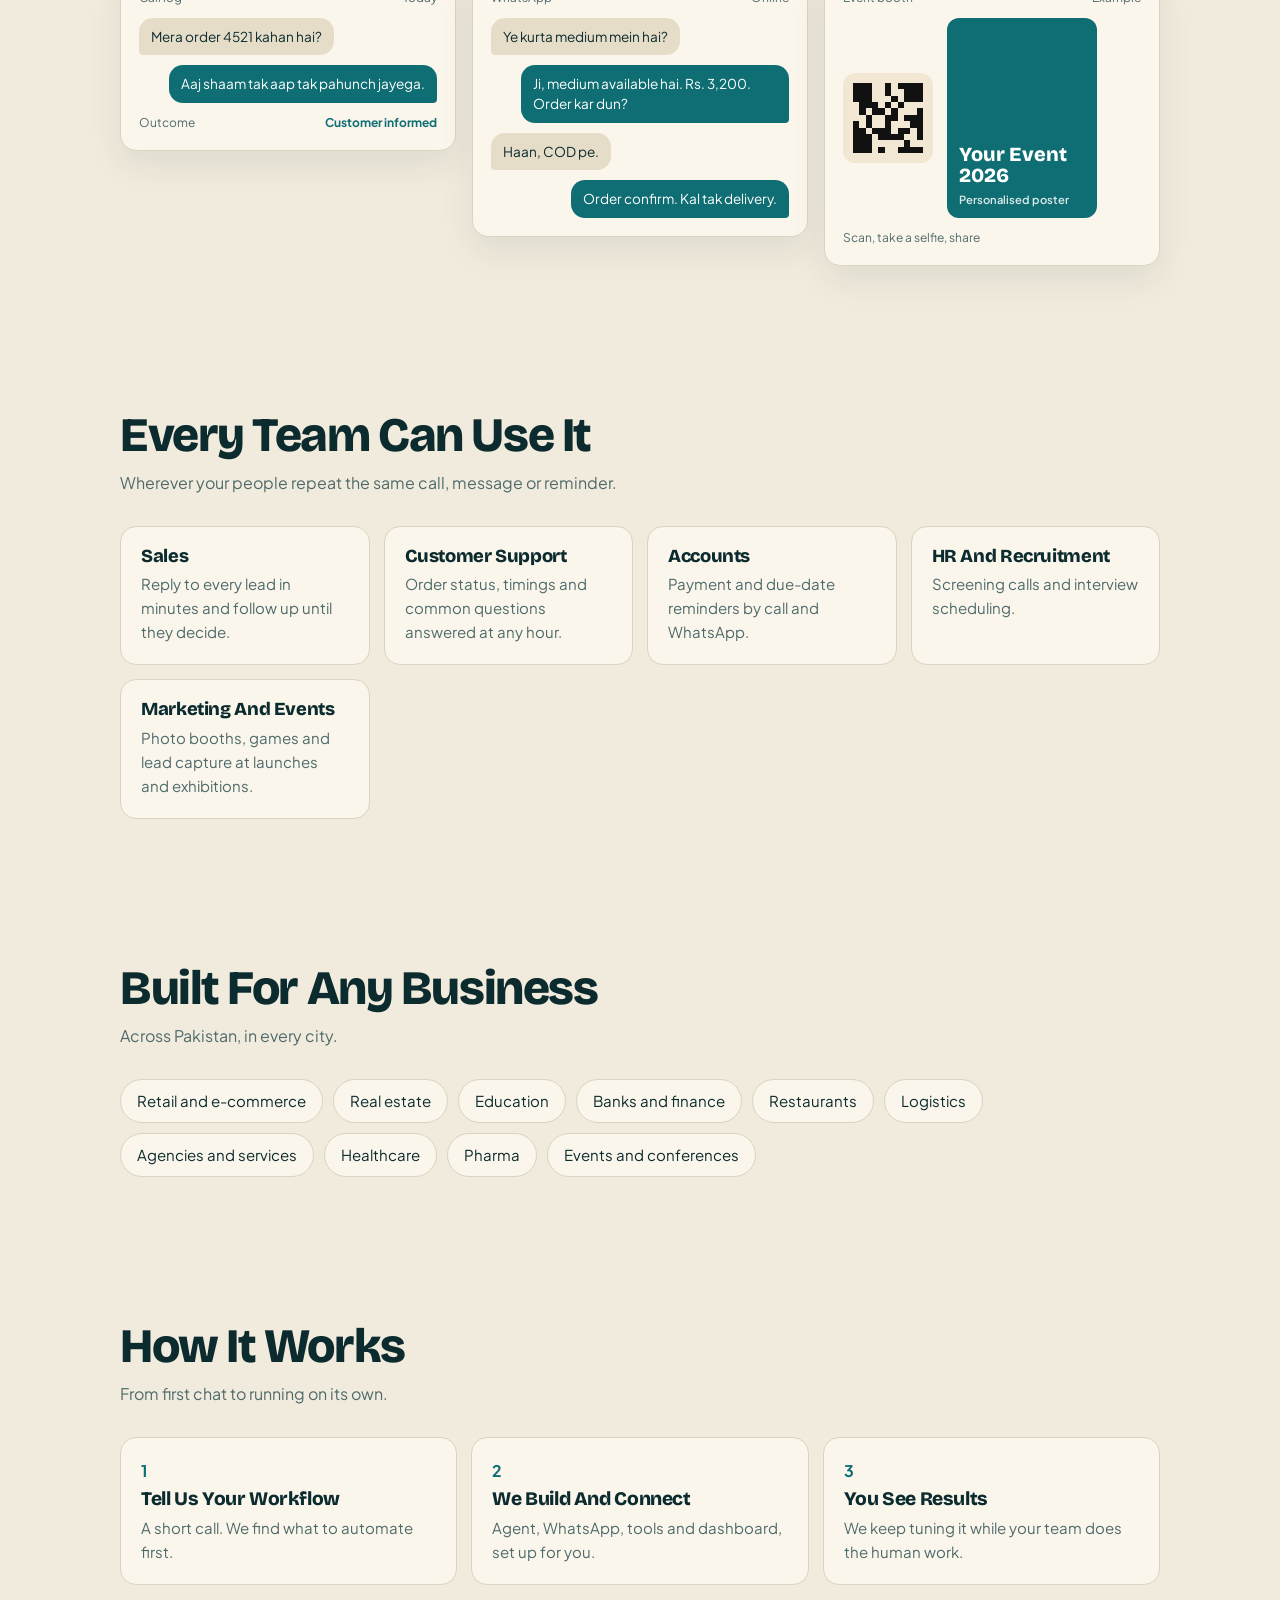
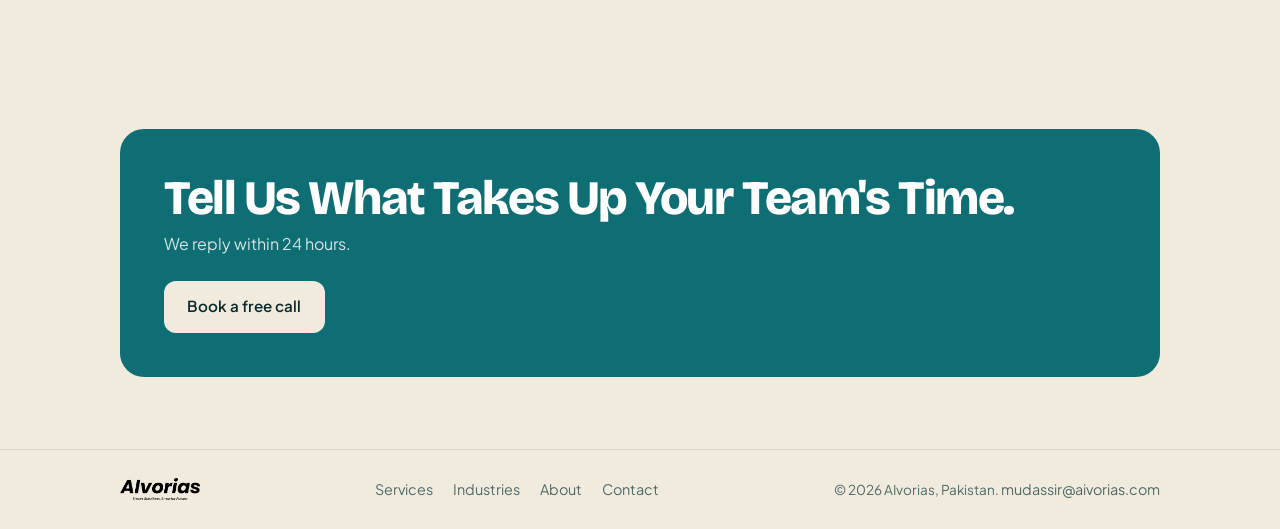
==== commit 2ee6bc52: "Capitalise the first letter of every word in headings Co-Authored-By: Claude Sonnet 5.5 <noreply@ant" ====
--- a/index.html
+++ b/index.html
@@ -15,7 +15,7 @@
 <link rel="preconnect" href="https://fonts.googleapis.com">
 <link rel="preconnect" href="https://fonts.gstatic.com" crossorigin>
 <link rel="stylesheet" href="https://fonts.googleapis.com/css2?family=Bricolage+Grotesque:opsz,wght@12..96,500;12..96,700;12..96,800&family=Plus+Jakarta+Sans:wght@400;500;600;700&display=swap">
-<link rel="stylesheet" href="/styles.css?v=20261114a">
+<link rel="stylesheet" href="/styles.css?v=20261114b">
 </head>
 <body>
 <a class="skip" href="#main">Skip to content</a>
@@ -107,6 +107,6 @@
     <span class="copy">&copy; 2026 AIvorias, Pakistan. <a href="mailto:mudassir@aivorias.com">mudassir@aivorias.com</a></span>
   </div>
 </footer>
-<script src="/main.js?v=20261114a" defer></script>
+<script src="/main.js?v=20261114b" defer></script>
 </body>
 </html>
--- a/styles.css
+++ b/styles.css
@@ -10,7 +10,7 @@
 .wrap{max-width:1120px;margin:0 auto;padding-inline:var(--gutter)}
 .skip{position:absolute;left:-999px;top:8px;background:var(--acc);color:#fff;padding:8px 14px;border-radius:8px;z-index:99}
 .skip:focus{left:8px}
-h1,h2,h3{font-family:var(--display);font-weight:800;letter-spacing:-.03em;line-height:1.05;margin:0;text-wrap:balance}
+h1,h2,h3{text-transform:capitalize;font-family:var(--display);font-weight:800;letter-spacing:-.03em;line-height:1.05;margin:0;text-wrap:balance}
 h1{font-size:clamp(2.1rem,5.4vw,4.1rem)}
 h1 em{font-style:normal;color:var(--acc)}
 h2{font-size:clamp(1.8rem,3.8vw,3rem)}
